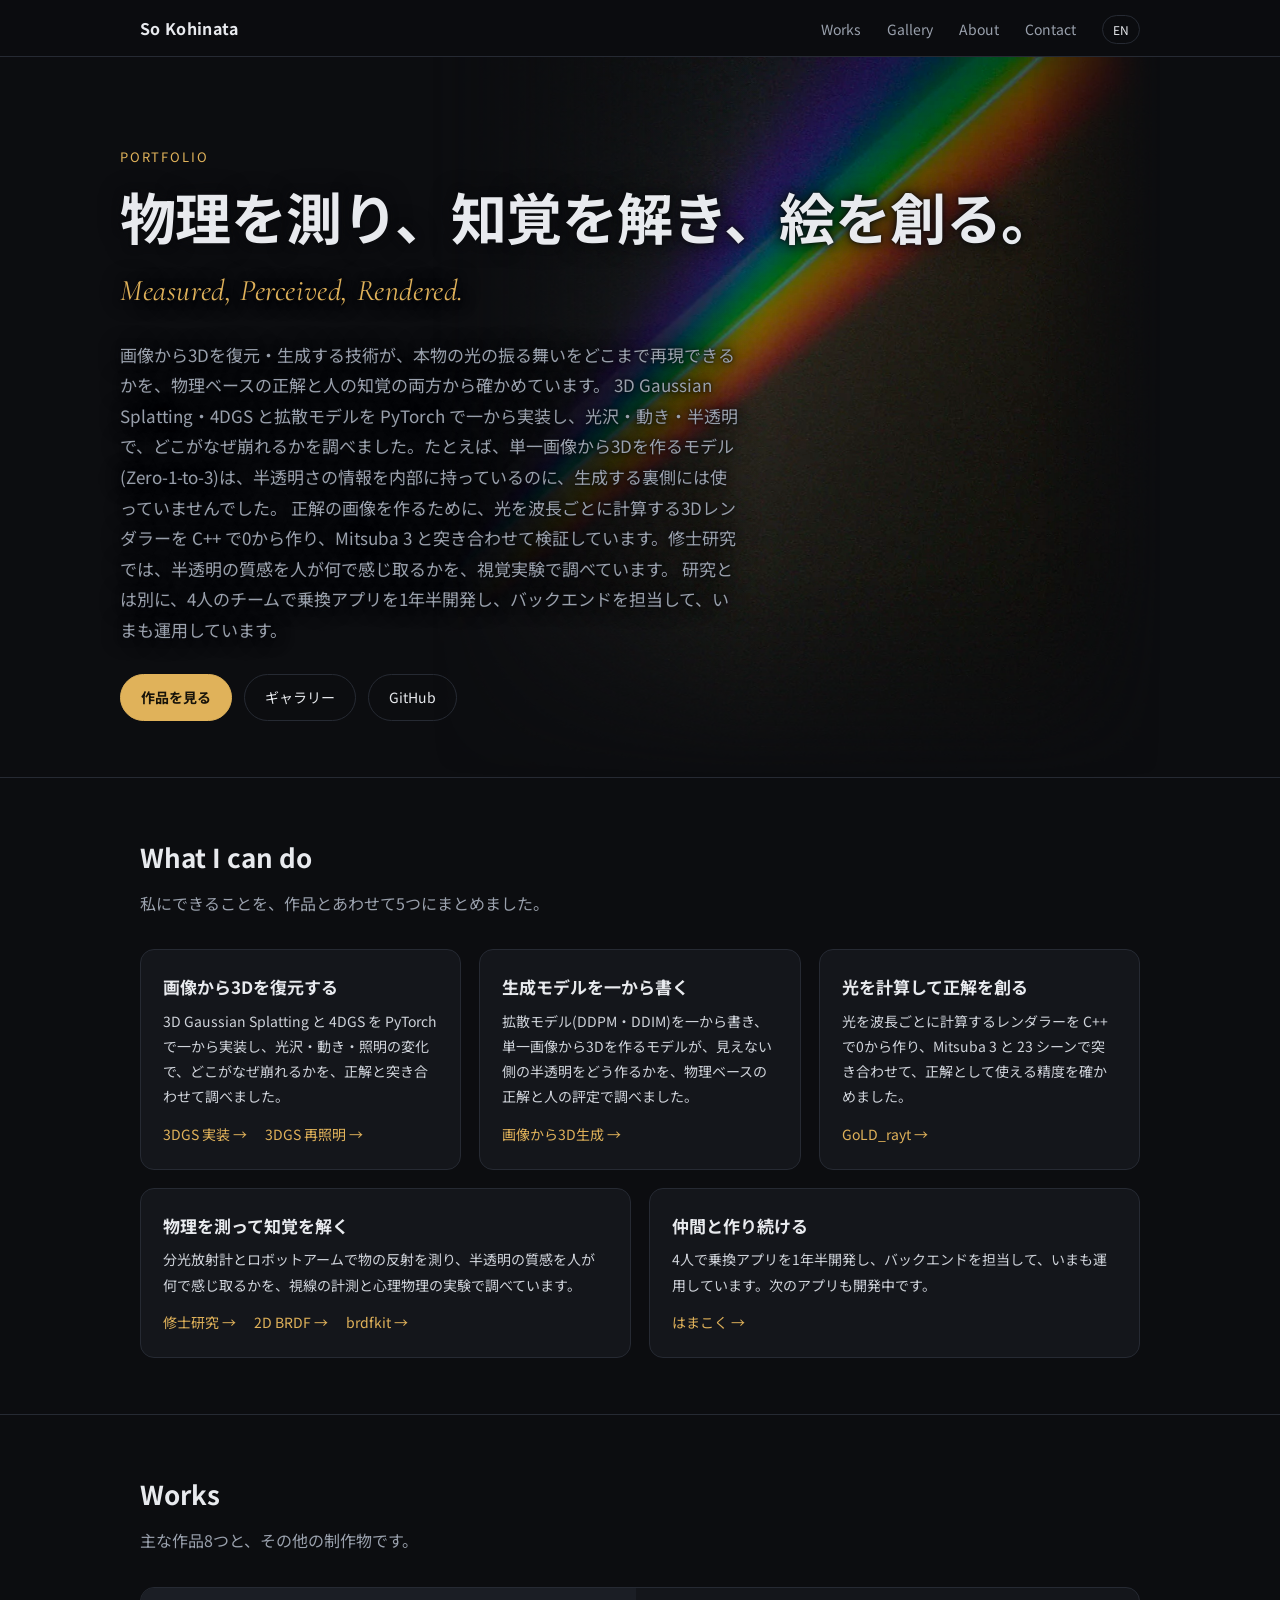
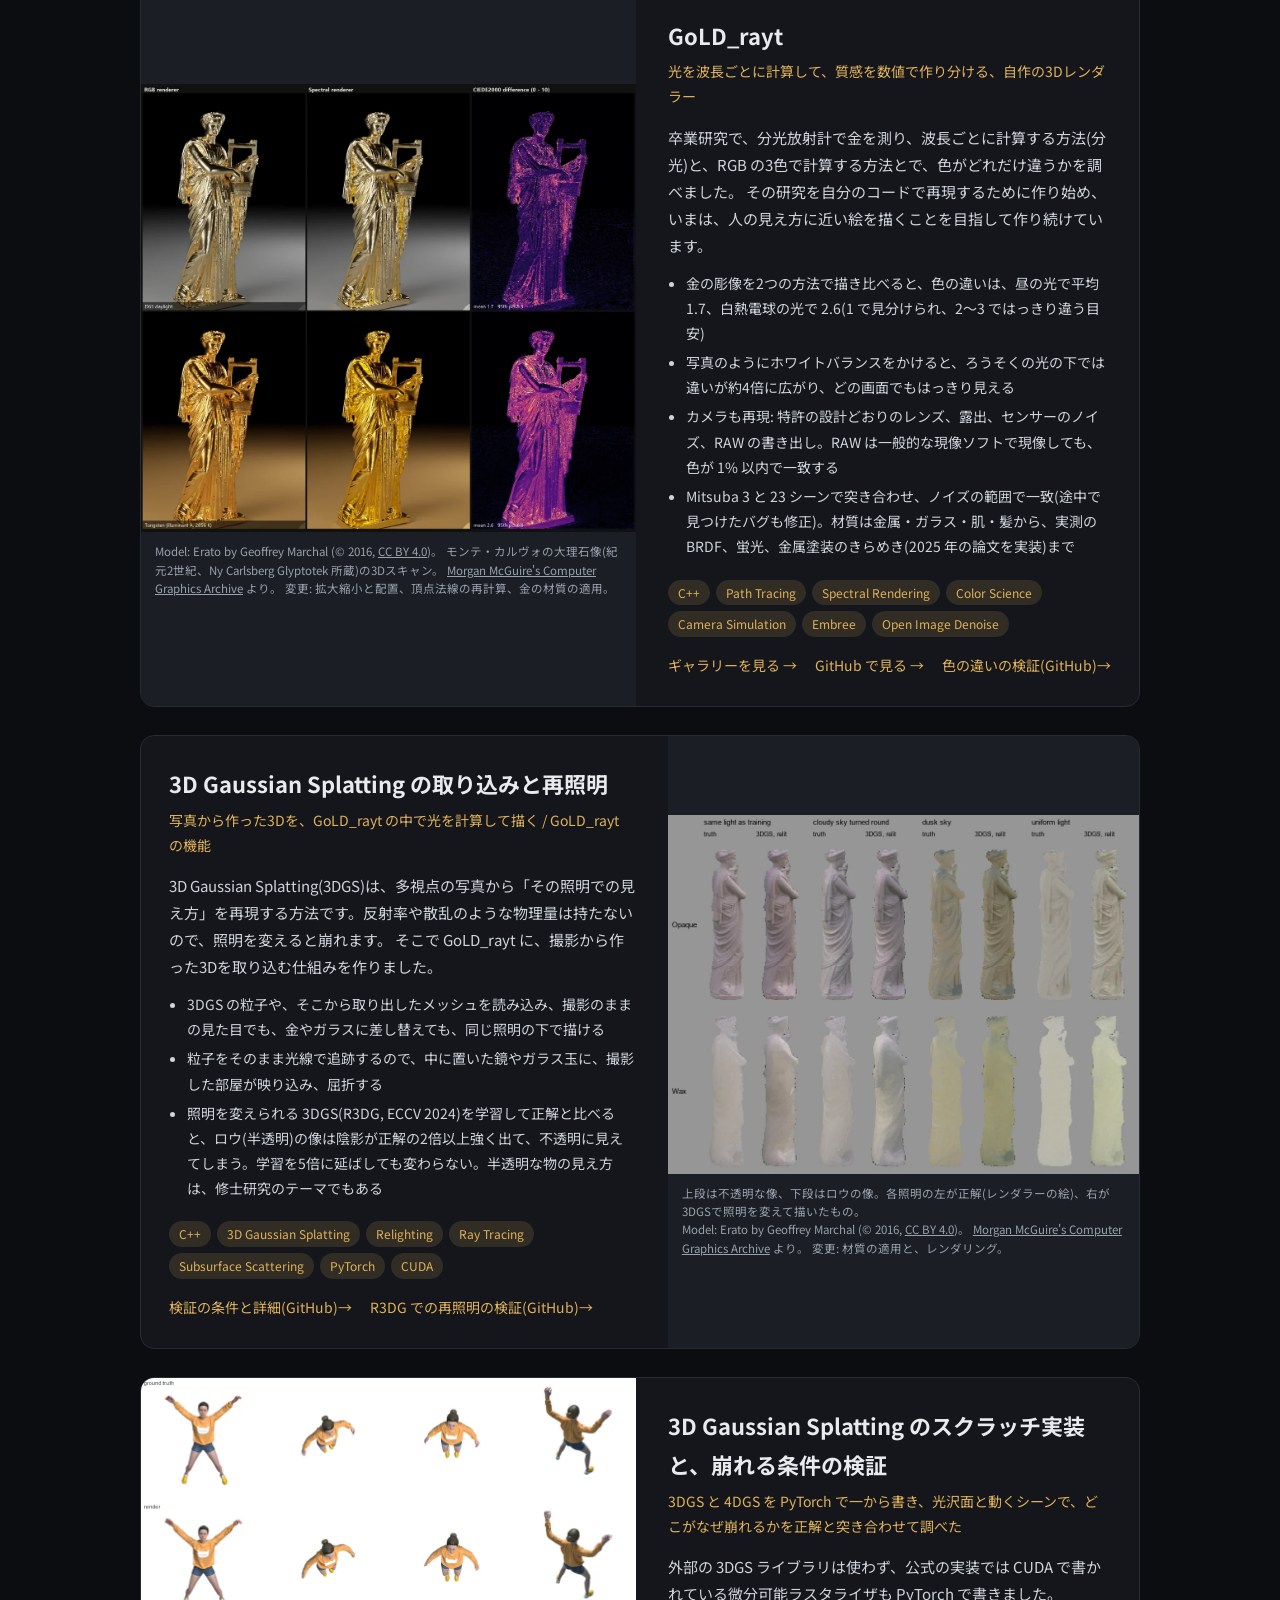
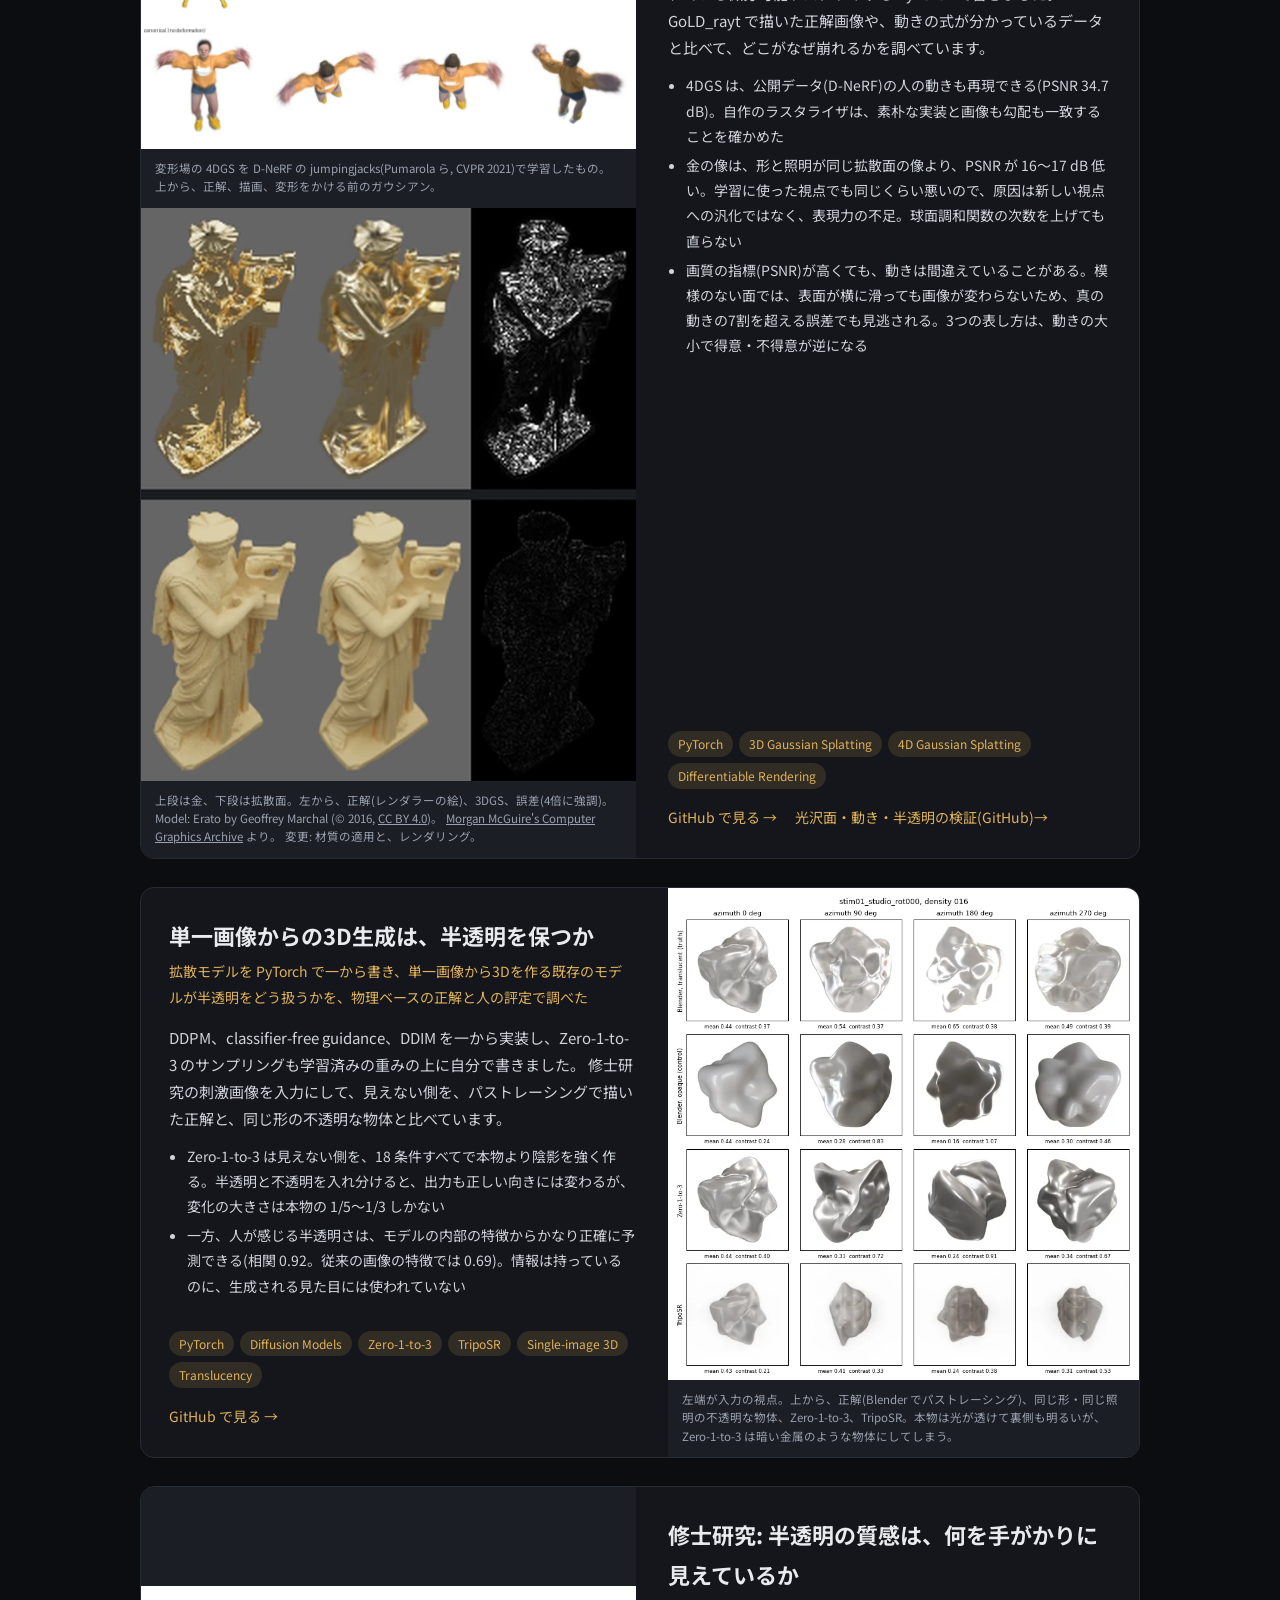
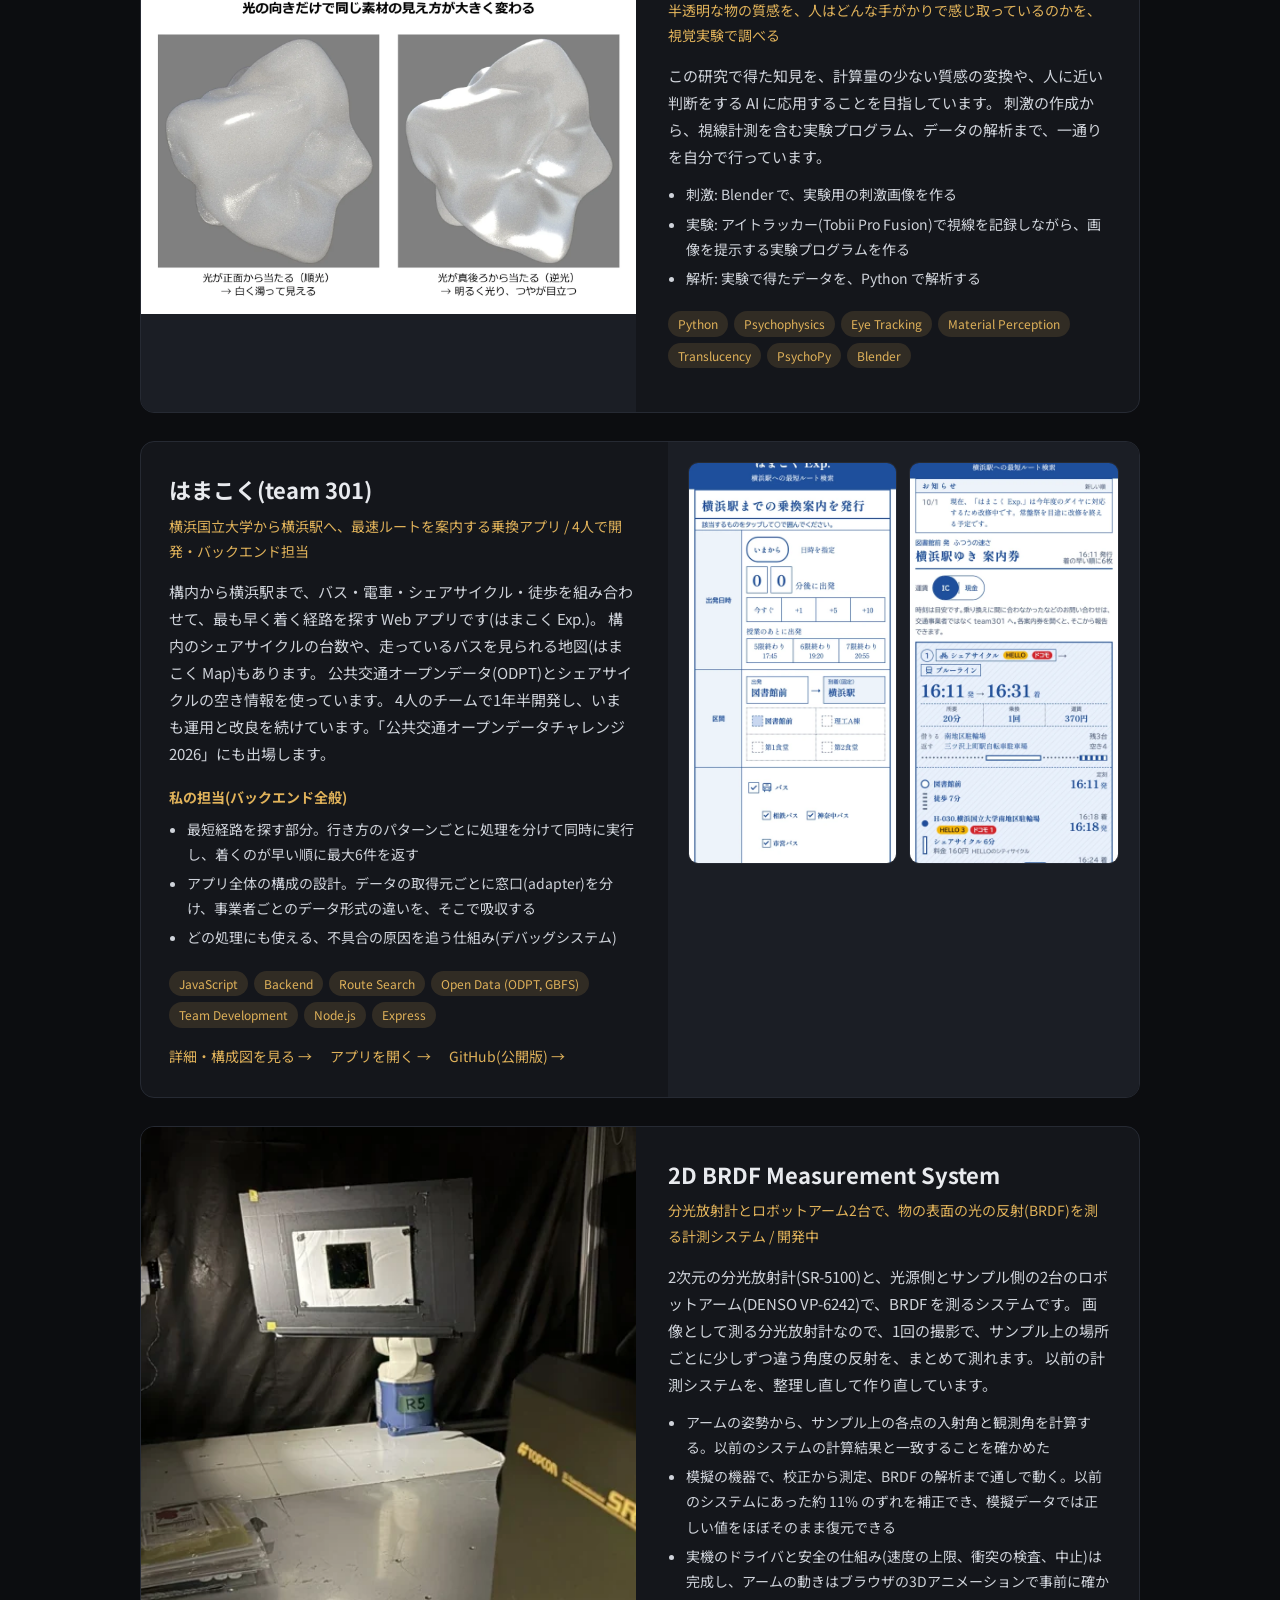
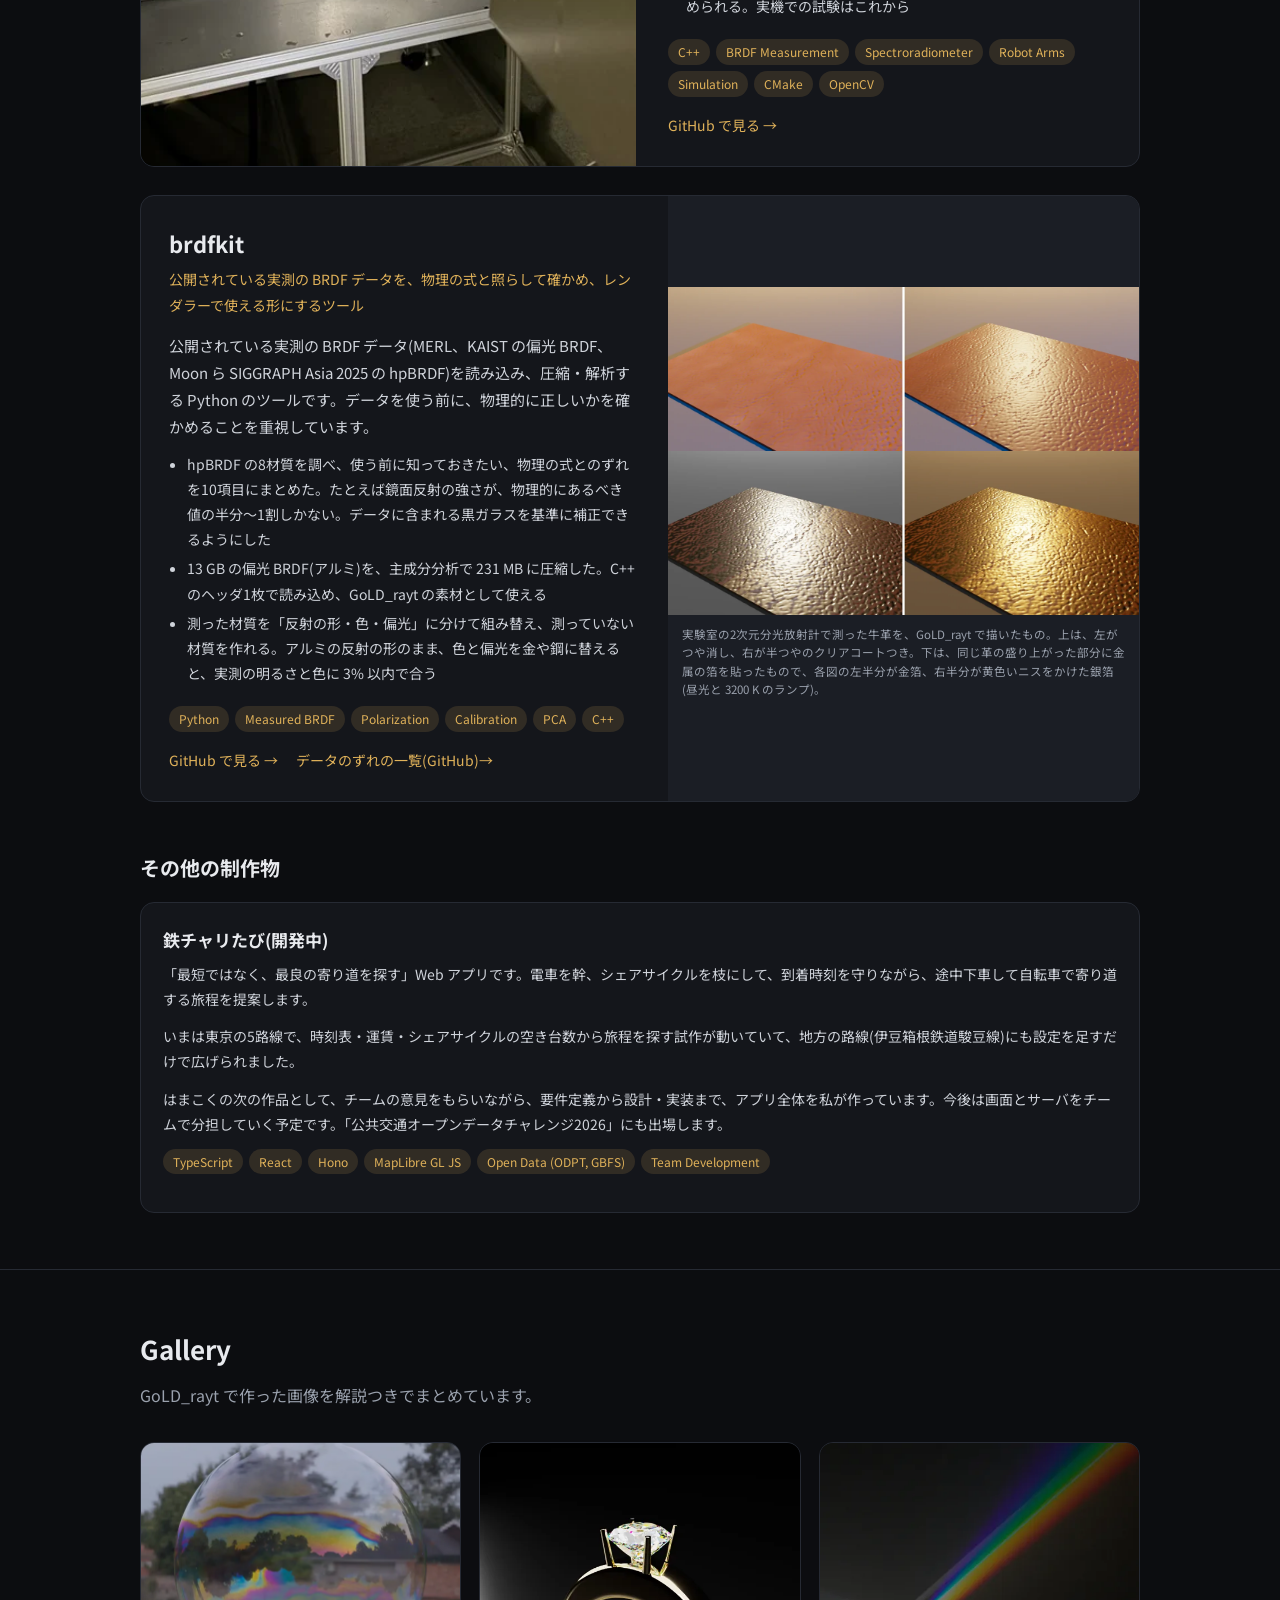
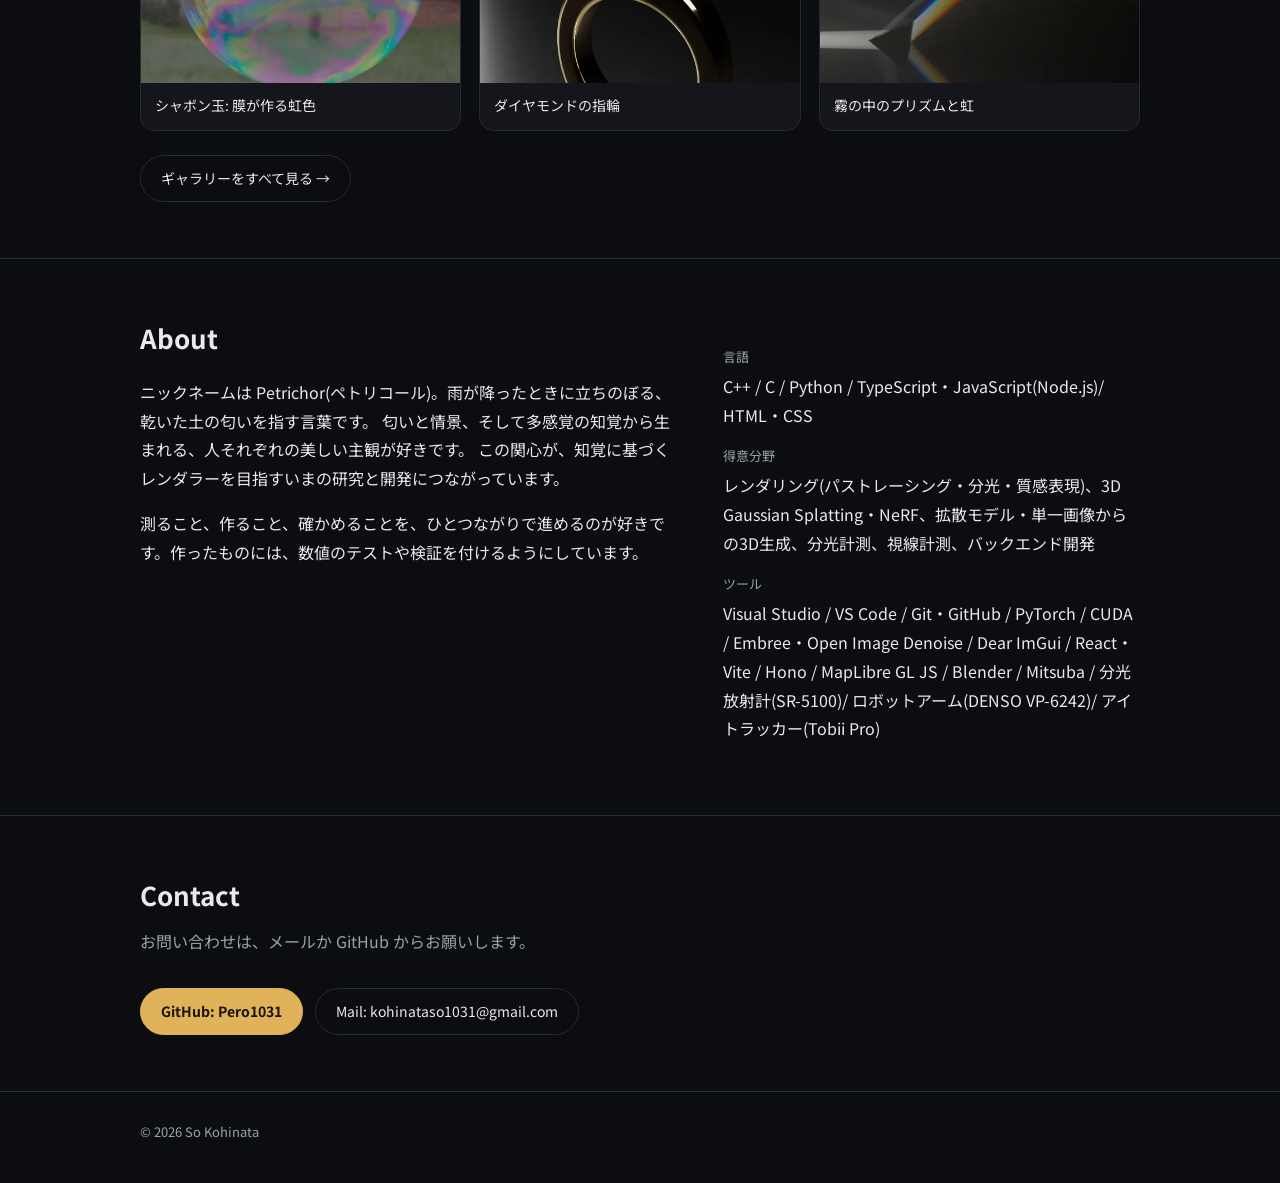
==== index.html @ 2e9ddd0b "Tetsu-Chari Tabi card: what the prototype does now and my role (ja/en) Best detour rather than faste" ====
<!doctype html>
<html lang="ja">
<head>
  <meta charset="utf-8">
  <meta name="viewport" content="width=device-width, initial-scale=1">
  <title>So Kohinata Portfolio</title>
  <meta name="description" content="分光レンダラー、3D Gaussian Splatting、BRDF の計測、質感の視覚実験、チームでの乗換アプリ開発の作品集。">
  <link rel="canonical" href="https://pero1031.github.io/">
  <link rel="icon" href="/favicon.ico" sizes="48x48">
  <link rel="icon" href="/assets/favicon-32.png" sizes="32x32" type="image/png">
  <link rel="apple-touch-icon" href="/assets/apple-touch-icon.png">
  <meta property="og:type" content="website">
  <meta property="og:site_name" content="So Kohinata Portfolio">
  <meta property="og:title" content="So Kohinata Portfolio">
  <meta property="og:description" content="分光レンダラー、3D Gaussian Splatting、BRDF の計測、質感の視覚実験、チームでの乗換アプリ開発の作品集。">
  <meta property="og:url" content="https://pero1031.github.io/">
  <meta property="og:locale" content="ja_JP">
  <meta property="og:image" content="https://pero1031.github.io/assets/ogp.jpg">
  <meta property="og:image:width" content="1200">
  <meta property="og:image:height" content="630">
  <meta name="twitter:card" content="summary_large_image">
  <meta name="theme-color" content="#0c0d10">
  <link rel="alternate" hreflang="ja" href="https://pero1031.github.io/">
  <link rel="alternate" hreflang="en" href="https://pero1031.github.io/en/">
  <link rel="preconnect" href="https://fonts.googleapis.com">
  <link rel="preconnect" href="https://fonts.gstatic.com" crossorigin>
  <link href="https://fonts.googleapis.com/css2?family=Noto+Sans+JP:wght@400;500;700&family=Cormorant+Garamond:ital,wght@1,500&display=swap" rel="stylesheet">
  <link rel="stylesheet" href="style.css?v=17">
</head>
<body>

<header class="site">
  <div class="wrap">
    <a class="brand" href="#top">So Kohinata</a>
    <nav>
      <a href="#works">Works</a>
      <a href="#gallery">Gallery</a>
      <a href="#about">About</a>
      <a href="#contact">Contact</a>
      <a class="lang" href="en/index.html" hreflang="en" lang="en" title="View in English">EN</a>
    </nav>
  </div>
</header>

<main id="top">

  <!-- ===== Hero ===== -->
  <div class="wrap hero">
    <div class="hero-art"><img src="assets/gallery/prism_fog.webp" width="1280" height="720" alt="霧の中で細い光がプリズムに入り、虹色の扇になって出ていく図" fetchpriority="high"></div>
    <p class="eyebrow">Portfolio</p>
    <h1><span class="ph">物理を測り、</span><span class="ph">知覚を解き、</span><span class="ph">絵を創る。</span></h1>
    <!-- 英文は「Veni, vidi, vici(来た、見た、勝った)」へのオマージュ。主語を省いた三つの過去形で、日本語の三句(測る・知覚する・創る)に対応させている -->
    <p class="en" lang="en">Measured, Perceived, Rendered.</p>
    <p class="lead">
      画像から3Dを復元・生成する技術が、本物の光の振る舞いをどこまで再現できるかを、物理ベースの正解と人の知覚の両方から確かめています。
      3D Gaussian Splatting・4DGS と拡散モデルを PyTorch で一から実装し、光沢・動き・半透明で、どこがなぜ崩れるかを調べました。たとえば、単一画像から3Dを作るモデル(Zero-1-to-3)は、半透明さの情報を内部に持っているのに、生成する裏側には使っていませんでした。
      正解の画像を作るために、光を波長ごとに計算する3Dレンダラーを C++ で0から作り、Mitsuba 3 と突き合わせて検証しています。修士研究では、半透明の質感を人が何で感じ取るかを、視覚実験で調べています。
      研究とは別に、4人のチームで乗換アプリを1年半開発し、バックエンドを担当して、いまも運用しています。
    </p>
    <div class="btns">
      <a class="btn primary" href="#works">作品を見る</a>
      <a class="btn" href="gallery.html">ギャラリー</a>
      <a class="btn" href="https://github.com/Pero1031" target="_blank" rel="noopener">GitHub</a>
    </div>
  </div>

  <!-- ===== What I can do ===== -->
  <section id="can-do">
    <div class="wrap">
      <h2>What I can do</h2>
      <p class="sub">私にできることを、作品とあわせて5つにまとめました。</p>
      <div class="grid five">
        <div class="card">
          <h3>画像から3Dを復元する</h3>
          <p>3D Gaussian Splatting と 4DGS を PyTorch で一から実装し、光沢・動き・照明の変化で、どこがなぜ崩れるかを、正解と突き合わせて調べました。</p>
          <div class="links"><a href="#work-3dgs-toy">3DGS 実装 →</a><a href="#work-3dgs">3DGS 再照明 →</a></div>
        </div>
        <div class="card">
          <h3>生成モデルを一から書く</h3>
          <p>拡散モデル(DDPM・DDIM)を一から書き、単一画像から3Dを作るモデルが、見えない側の半透明をどう作るかを、物理ベースの正解と人の評定で調べました。</p>
          <div class="links"><a href="#work-i3d">画像から3D生成 →</a></div>
        </div>
        <div class="card">
          <h3>光を計算して正解を創る</h3>
          <p>光を波長ごとに計算するレンダラーを C++ で0から作り、Mitsuba 3 と 23 シーンで突き合わせて、正解として使える精度を確かめました。</p>
          <div class="links"><a href="#work-goldray">GoLD_rayt →</a></div>
        </div>
        <div class="card">
          <h3>物理を測って知覚を解く</h3>
          <p>分光放射計とロボットアームで物の反射を測り、半透明の質感を人が何で感じ取るかを、視線の計測と心理物理の実験で調べています。</p>
          <div class="links"><a href="#work-thesis">修士研究 →</a><a href="#work-brdf">2D BRDF →</a><a href="#work-brdfkit">brdfkit →</a></div>
        </div>
        <div class="card">
          <h3>仲間と作り続ける</h3>
          <p>4人で乗換アプリを1年半開発し、バックエンドを担当して、いまも運用しています。次のアプリも開発中です。</p>
          <div class="links"><a href="#work-hamakoku">はまこく →</a></div>
        </div>
            </div>
    </div>
  </section>

  <!-- ===== Works ===== -->
  <section id="works">
    <div class="wrap">
      <h2>Works</h2>
      <p class="sub">主な作品8つと、その他の制作物です。</p>

      <!-- GoLD_ray -->
      <article class="work" id="work-goldray">
        <div class="media">
          <img class="contain" src="assets/goldray-hero-v4.webp" width="1200" height="1087" alt="金の彫像 Erato を RGB レンダラーと分光レンダラーで描き比べた図。上段は昼の光、下段は白熱電球の光。右の列は2つの色の違いで、平均は昼の光で 1.7、白熱電球の光で 2.6" loading="lazy">
          <p class="credit">
            Model: Erato by Geoffrey Marchal (© 2016,
            <a href="https://creativecommons.org/licenses/by/4.0/" target="_blank" rel="noopener">CC BY 4.0</a>)。
            モンテ・カルヴォの大理石像(紀元2世紀、Ny Carlsberg Glyptotek 所蔵)の3Dスキャン。
            <a href="https://casual-effects.com/data/" target="_blank" rel="noopener">Morgan McGuire's Computer Graphics Archive</a> より。
            変更: 拡大縮小と配置、頂点法線の再計算、金の材質の適用。
          </p>
        </div>
        <div class="body">
          <h3>GoLD_rayt</h3>
          <p class="tagline">光を波長ごとに計算して、質感を数値で作り分ける、自作の3Dレンダラー</p>
          <p>
            卒業研究で、分光放射計で金を測り、波長ごとに計算する方法(分光)と、RGB の3色で計算する方法とで、色がどれだけ違うかを調べました。
            その研究を自分のコードで再現するために作り始め、いまは、人の見え方に近い絵を描くことを目指して作り続けています。
          </p>
          <ul>
            <li>金の彫像を2つの方法で描き比べると、色の違いは、昼の光で平均 1.7、白熱電球の光で 2.6(1 で見分けられ、2〜3 ではっきり違う目安)</li>
            <li>写真のようにホワイトバランスをかけると、ろうそくの光の下では違いが約4倍に広がり、どの画面でもはっきり見える</li>
            <li>カメラも再現: 特許の設計どおりのレンズ、露出、センサーのノイズ、RAW の書き出し。RAW は一般的な現像ソフトで現像しても、色が 1% 以内で一致する</li>
            <li>Mitsuba 3 と 23 シーンで突き合わせ、ノイズの範囲で一致(途中で見つけたバグも修正)。材質は金属・ガラス・肌・髪から、実測の BRDF、蛍光、金属塗装のきらめき(2025 年の論文を実装)まで</li>
          </ul>
          <div class="tags"><span class="tag">C++</span><span class="tag">Path Tracing</span><span class="tag">Spectral Rendering</span><span class="tag">Color Science</span><span class="tag">Camera Simulation</span><span class="tag">Embree</span><span class="tag">Open Image Denoise</span></div>
          <div class="links">
            <a href="gallery.html">ギャラリーを見る →</a>
            <a href="https://github.com/Pero1031/GoLD_ray" target="_blank" rel="noopener">GitHub で見る →</a>
            <a href="https://github.com/Pero1031/GoLD_ray/blob/main/docs/METAL_ACCURACY.md" target="_blank" rel="noopener">色の違いの検証(GitHub)→</a>
          </div>
        </div>
      </article>

      <!-- 3DGS -->
      <article class="work flip" id="work-3dgs">
        <div class="media">
          <img class="contain" src="assets/gs-relit-wax.webp" width="974" height="742" alt="不透明な像とロウの像を、4つの照明の下で描いた図。各照明で、レンダラーが描いた正解と、3D Gaussian Splatting で照明を変えて描いたものを並べている" loading="lazy">
          <p class="credit">
            上段は不透明な像、下段はロウの像。各照明の左が正解(レンダラーの絵)、右が3DGSで照明を変えて描いたもの。<br>
            Model: Erato by Geoffrey Marchal (© 2016,
            <a href="https://creativecommons.org/licenses/by/4.0/" target="_blank" rel="noopener">CC BY 4.0</a>)。
            <a href="https://casual-effects.com/data/" target="_blank" rel="noopener">Morgan McGuire's Computer Graphics Archive</a> より。
            変更: 材質の適用と、レンダリング。
          </p>
        </div>
        <div class="body">
          <h3>3D Gaussian Splatting の取り込みと再照明</h3>
          <p class="tagline">写真から作った3Dを、GoLD_rayt の中で光を計算して描く / GoLD_rayt の機能</p>
          <p>
            3D Gaussian Splatting(3DGS)は、多視点の写真から「その照明での見え方」を再現する方法です。反射率や散乱のような物理量は持たないので、照明を変えると崩れます。
            そこで GoLD_rayt に、撮影から作った3Dを取り込む仕組みを作りました。
          </p>
          <ul>
            <li>3DGS の粒子や、そこから取り出したメッシュを読み込み、撮影のままの見た目でも、金やガラスに差し替えても、同じ照明の下で描ける</li>
            <li>粒子をそのまま光線で追跡するので、中に置いた鏡やガラス玉に、撮影した部屋が映り込み、屈折する</li>
            <li>照明を変えられる 3DGS(R3DG, ECCV 2024)を学習して正解と比べると、ロウ(半透明)の像は陰影が正解の2倍以上強く出て、不透明に見えてしまう。学習を5倍に延ばしても変わらない。半透明な物の見え方は、修士研究のテーマでもある</li>
          </ul>
          <div class="tags"><span class="tag">C++</span><span class="tag">3D Gaussian Splatting</span><span class="tag">Relighting</span><span class="tag">Ray Tracing</span><span class="tag">Subsurface Scattering</span><span class="tag">PyTorch</span><span class="tag">CUDA</span></div>
          <div class="links">
            <a href="https://github.com/Pero1031/GoLD_ray#captured-objects-and-3d-gaussian-splatting" target="_blank" rel="noopener">検証の条件と詳細(GitHub)→</a>
            <a href="https://github.com/Pero1031/3dgs-toy/blob/main/experiments/relight/README.md" target="_blank" rel="noopener">R3DG での再照明の検証(GitHub)→</a>
          </div>
        </div>
      </article>

      <!-- 3DGS from scratch -->
      <article class="work" id="work-3dgs-toy">
        <div class="media">
          <img class="contain" src="assets/gs-dnerf-jumpingjacks.webp" width="1000" height="750" alt="ジャンピングジャックをする人を、学習に使っていない時刻の視点から描いた図。上段が正解、中段が 4DGS の描画、下段が変形をかける前のガウシアン" loading="lazy">
          <p class="credit">変形場の 4DGS を D-NeRF の jumpingjacks(Pumarola ら, CVPR 2021)で学習したもの。上から、正解、描画、変形をかける前のガウシアン。</p>
          <img class="contain" src="assets/gs-gloss-test.webp" width="570" height="660" alt="金の像と、同じ色の拡散面の像を、学習に使っていない視点から描いた図。正解、3DGS、誤差(4倍に強調)を並べている" loading="lazy">
          <p class="credit">
            上段は金、下段は拡散面。左から、正解(レンダラーの絵)、3DGS、誤差(4倍に強調)。<br>
            Model: Erato by Geoffrey Marchal (© 2016,
            <a href="https://creativecommons.org/licenses/by/4.0/" target="_blank" rel="noopener">CC BY 4.0</a>)。
            <a href="https://casual-effects.com/data/" target="_blank" rel="noopener">Morgan McGuire's Computer Graphics Archive</a> より。
            変更: 材質の適用と、レンダリング。
          </p>
        </div>
        <div class="body">
          <h3>3D Gaussian Splatting のスクラッチ実装と、崩れる条件の検証</h3>
          <p class="tagline">3DGS と 4DGS を PyTorch で一から書き、光沢面と動くシーンで、どこがなぜ崩れるかを正解と突き合わせて調べた</p>
          <p>
            外部の 3DGS ライブラリは使わず、公式の実装では CUDA で書かれている微分可能ラスタライザも PyTorch で書きました。
            GoLD_rayt で描いた正解画像や、動きの式が分かっているデータと比べて、どこがなぜ崩れるかを調べています。
          </p>
          <ul>
            <li>4DGS は、公開データ(D-NeRF)の人の動きも再現できる(PSNR 34.7 dB)。自作のラスタライザは、素朴な実装と画像も勾配も一致することを確かめた</li>
            <li>金の像は、形と照明が同じ拡散面の像より、PSNR が 16〜17 dB 低い。学習に使った視点でも同じくらい悪いので、原因は新しい視点への汎化ではなく、表現力の不足。球面調和関数の次数を上げても直らない</li>
            <li>画質の指標(PSNR)が高くても、動きは間違えていることがある。模様のない面では、表面が横に滑っても画像が変わらないため、真の動きの7割を超える誤差でも見逃される。3つの表し方は、動きの大小で得意・不得意が逆になる</li>
          </ul>
          <div class="tags"><span class="tag">PyTorch</span><span class="tag">3D Gaussian Splatting</span><span class="tag">4D Gaussian Splatting</span><span class="tag">Differentiable Rendering</span></div>
          <div class="links">
            <a href="https://github.com/Pero1031/3dgs-toy" target="_blank" rel="noopener">GitHub で見る →</a>
            <a href="https://github.com/Pero1031/3dgs-toy#experiments" target="_blank" rel="noopener">光沢面・動き・半透明の検証(GitHub)→</a>
          </div>
        </div>
      </article>

      <!-- image-to-3d-diffusion -->
      <article class="work flip" id="work-i3d">
        <div class="media">
          <img class="contain" src="assets/i3d-translucent-views.webp" width="792" height="827" alt="半透明な物体を4つの方向から見た図。上から、正解、同じ形の不透明な物体、Zero-1-to-3 の生成、TripoSR の生成。正解は裏側も明るいが、Zero-1-to-3 は暗い金属のような物体を作っている" loading="lazy">
          <p class="credit">左端が入力の視点。上から、正解(Blender でパストレーシング)、同じ形・同じ照明の不透明な物体、Zero-1-to-3、TripoSR。本物は光が透けて裏側も明るいが、Zero-1-to-3 は暗い金属のような物体にしてしまう。</p>
        </div>
        <div class="body">
          <h3>単一画像からの3D生成は、半透明を保つか</h3>
          <p class="tagline">拡散モデルを PyTorch で一から書き、単一画像から3Dを作る既存のモデルが半透明をどう扱うかを、物理ベースの正解と人の評定で調べた</p>
          <p>
            DDPM、classifier-free guidance、DDIM を一から実装し、Zero-1-to-3 のサンプリングも学習済みの重みの上に自分で書きました。
            修士研究の刺激画像を入力にして、見えない側を、パストレーシングで描いた正解と、同じ形の不透明な物体と比べています。
          </p>
          <ul>
            <li>Zero-1-to-3 は見えない側を、18 条件すべてで本物より陰影を強く作る。半透明と不透明を入れ分けると、出力も正しい向きには変わるが、変化の大きさは本物の 1/5〜1/3 しかない</li>
            <li>一方、人が感じる半透明さは、モデルの内部の特徴からかなり正確に予測できる(相関 0.92。従来の画像の特徴では 0.69)。情報は持っているのに、生成される見た目には使われていない</li>
          </ul>
          <div class="tags"><span class="tag">PyTorch</span><span class="tag">Diffusion Models</span><span class="tag">Zero-1-to-3</span><span class="tag">TripoSR</span><span class="tag">Single-image 3D</span><span class="tag">Translucency</span></div>
          <div class="links">
            <a href="https://github.com/Pero1031/image-to-3d-diffusion" target="_blank" rel="noopener">GitHub で見る →</a>
          </div>
        </div>
      </article>

      <!-- 修士研究 -->
      <article class="work" id="work-thesis">
        <div class="media">
          <img class="contain" src="assets/research-light-ja.webp" width="1400" height="929" alt="同じ素材の物体を、正面からの光と真後ろからの光で描いた2枚の図。正面からでは白く濁って見え、真後ろからでは明るく光ってつやが目立つ" loading="lazy">
        </div>
        <div class="body">
          <h3>修士研究: 半透明の質感は、何を手がかりに見えているか</h3>
          <p class="tagline">半透明な物の質感を、人はどんな手がかりで感じ取っているのかを、視覚実験で調べる</p>
          <p>
            この研究で得た知見を、計算量の少ない質感の変換や、人に近い判断をする AI に応用することを目指しています。
            刺激の作成から、視線計測を含む実験プログラム、データの解析まで、一通りを自分で行っています。
          </p>
          <ul>
            <li>刺激: Blender で、実験用の刺激画像を作る</li>
            <li>実験: アイトラッカー(Tobii Pro Fusion)で視線を記録しながら、画像を提示する実験プログラムを作る</li>
            <li>解析: 実験で得たデータを、Python で解析する</li>
          </ul>
          <div class="tags"><span class="tag">Python</span><span class="tag">Psychophysics</span><span class="tag">Eye Tracking</span><span class="tag">Material Perception</span><span class="tag">Translucency</span><span class="tag">PsychoPy</span><span class="tag">Blender</span></div>
        </div>
      </article>

      <!-- 乗り換えアプリ -->
      <article class="work flip" id="work-hamakoku">
        <div class="media">
          <div class="shots">
            <img src="assets/hamakokuex-form.webp" width="468" height="900" alt="はまこく Exp. の検索前の画面(経路申込書)" loading="lazy">
            <img src="assets/hamakokuex-ticket.webp" width="468" height="900" alt="はまこく Exp. の結果の画面(案内券)" loading="lazy">
          </div>
        </div>
        <div class="body">
          <h3>はまこく(team 301)</h3>
          <p class="tagline">横浜国立大学から横浜駅へ、最速ルートを案内する乗換アプリ / 4人で開発・バックエンド担当</p>
          <p>
            構内から横浜駅まで、バス・電車・シェアサイクル・徒歩を組み合わせて、最も早く着く経路を探す Web アプリです(はまこく Exp.)。
            構内のシェアサイクルの台数や、走っているバスを見られる地図(はまこく Map)もあります。
            公共交通オープンデータ(ODPT)とシェアサイクルの空き情報を使っています。
            4人のチームで1年半開発し、いまも運用と改良を続けています。「公共交通オープンデータチャレンジ2026」にも出場します。
          </p>
          <p class="role-label">私の担当(バックエンド全般)</p>
          <ul>
            <li>最短経路を探す部分。行き方のパターンごとに処理を分けて同時に実行し、着くのが早い順に最大6件を返す</li>
            <li>アプリ全体の構成の設計。データの取得元ごとに窓口(adapter)を分け、事業者ごとのデータ形式の違いを、そこで吸収する</li>
            <li>どの処理にも使える、不具合の原因を追う仕組み(デバッグシステム)</li>
          </ul>
          <div class="tags"><span class="tag">JavaScript</span><span class="tag">Backend</span><span class="tag">Route Search</span><span class="tag">Open Data (ODPT, GBFS)</span><span class="tag">Team Development</span><span class="tag">Node.js</span><span class="tag">Express</span></div>
          <div class="links">
            <a href="works/hamakoku.html">詳細・構成図を見る →</a>
            <a href="https://team301.jp/" target="_blank" rel="noopener">アプリを開く →</a>
            <a href="https://github.com/team301-yokohama/AppHamakoku-public" target="_blank" rel="noopener">GitHub(公開版) →</a>
          </div>
        </div>
      </article>

      <!-- 2D BRDF -->
      <article class="work" id="work-brdf">
        <div class="media">
          <img src="assets/brdf-system.webp" width="785" height="603" alt="暗室に並ぶ、光源側とサンプル側の2台のロボットアームと、手前の分光放射計(SR-5100)。サンプルは右のロボットアームが持っている" loading="lazy">
        </div>
        <div class="body">
          <h3>2D BRDF Measurement System</h3>
          <p class="tagline">分光放射計とロボットアーム2台で、物の表面の光の反射(BRDF)を測る計測システム / 開発中</p>
          <p>
            2次元の分光放射計(SR-5100)と、光源側とサンプル側の2台のロボットアーム(DENSO VP-6242)で、BRDF を測るシステムです。
            画像として測る分光放射計なので、1回の撮影で、サンプル上の場所ごとに少しずつ違う角度の反射を、まとめて測れます。
            以前の計測システムを、整理し直して作り直しています。
          </p>
          <ul>
            <li>アームの姿勢から、サンプル上の各点の入射角と観測角を計算する。以前のシステムの計算結果と一致することを確かめた</li>
            <li>模擬の機器で、校正から測定、BRDF の解析まで通しで動く。以前のシステムにあった約 11% のずれを補正でき、模擬データでは正しい値をほぼそのまま復元できる</li>
            <li>実機のドライバと安全の仕組み(速度の上限、衝突の検査、中止)は完成し、アームの動きはブラウザの3Dアニメーションで事前に確かめられる。実機での試験はこれから</li>
          </ul>
          <div class="tags"><span class="tag">C++</span><span class="tag">BRDF Measurement</span><span class="tag">Spectroradiometer</span><span class="tag">Robot Arms</span><span class="tag">Simulation</span><span class="tag">CMake</span><span class="tag">OpenCV</span></div>
          <div class="links">
            <a href="https://github.com/Pero1031/2D_BRDF_Measurement_System" target="_blank" rel="noopener">GitHub で見る →</a>
          </div>
        </div>
      </article>

      <!-- brdfkit -->
      <article class="work flip" id="work-brdfkit">
        <div class="media">
          <img class="contain" src="assets/brdfkit-leather.webp" width="1240" height="432" alt="同じ牛革を、2通りで描いた2枚。左はつや消し、右は半つやのクリアコートつき。表面の細かい凹凸に光が当たっている" loading="lazy">
          <img class="contain" src="assets/gallery/gilt_leather.webp" width="1240" height="432" alt="同じ牛革に金属の箔を貼って、昼光とランプの光で描いた2枚。各図の左半分は金箔、右半分は黄色いニスをかけた銀箔で、2つはよく似ている" loading="lazy">
          <p class="credit">実験室の2次元分光放射計で測った牛革を、GoLD_rayt で描いたもの。上は、左がつや消し、右が半つやのクリアコートつき。下は、同じ革の盛り上がった部分に金属の箔を貼ったもので、各図の左半分が金箔、右半分が黄色いニスをかけた銀箔(昼光と 3200 K のランプ)。</p>
        </div>
        <div class="body">
          <h3>brdfkit</h3>
          <p class="tagline">公開されている実測の BRDF データを、物理の式と照らして確かめ、レンダラーで使える形にするツール</p>
          <p>
            公開されている実測の BRDF データ(MERL、KAIST の偏光 BRDF、Moon ら SIGGRAPH Asia 2025 の hpBRDF)を読み込み、圧縮・解析する Python のツールです。データを使う前に、物理的に正しいかを確かめることを重視しています。
          </p>
          <ul>
            <li>hpBRDF の8材質を調べ、使う前に知っておきたい、物理の式とのずれを10項目にまとめた。たとえば鏡面反射の強さが、物理的にあるべき値の半分〜1割しかない。データに含まれる黒ガラスを基準に補正できるようにした</li>
            <li>13 GB の偏光 BRDF(アルミ)を、主成分分析で 231 MB に圧縮した。C++ のヘッダ1枚で読み込め、GoLD_rayt の素材として使える</li>
            <li>測った材質を「反射の形・色・偏光」に分けて組み替え、測っていない材質を作れる。アルミの反射の形のまま、色と偏光を金や鋼に替えると、実測の明るさと色に 3% 以内で合う</li>
          </ul>
          <div class="tags"><span class="tag">Python</span><span class="tag">Measured BRDF</span><span class="tag">Polarization</span><span class="tag">Calibration</span><span class="tag">PCA</span><span class="tag">C++</span></div>
          <div class="links">
            <a href="https://github.com/Pero1031/brdfkit" target="_blank" rel="noopener">GitHub で見る →</a>
            <a href="https://github.com/Pero1031/brdfkit/blob/main/docs/QUIRKS.md" target="_blank" rel="noopener">データのずれの一覧(GitHub)→</a>
          </div>
        </div>
      </article>

      <!-- その他 -->
      <h2 style="margin-top:48px;font-size:20px">その他の制作物</h2>
      <div class="grid" style="margin-top:16px">
        <div class="card">
          <h3>鉄チャリたび(開発中)</h3>
          <p>「最短ではなく、最良の寄り道を探す」Web アプリです。電車を幹、シェアサイクルを枝にして、到着時刻を守りながら、途中下車して自転車で寄り道する旅程を提案します。</p>
          <p>いまは東京の5路線で、時刻表・運賃・シェアサイクルの空き台数から旅程を探す試作が動いていて、地方の路線(伊豆箱根鉄道駿豆線)にも設定を足すだけで広げられました。</p>
          <p>はまこくの次の作品として、チームの意見をもらいながら、要件定義から設計・実装まで、アプリ全体を私が作っています。今後は画面とサーバをチームで分担していく予定です。「公共交通オープンデータチャレンジ2026」にも出場します。</p>
          <div class="tags"><span class="tag">TypeScript</span><span class="tag">React</span><span class="tag">Hono</span><span class="tag">MapLibre GL JS</span><span class="tag">Open Data (ODPT, GBFS)</span><span class="tag">Team Development</span></div>
        </div>
      </div>
    </div>
  </section>

  <!-- ===== Gallery ===== -->
  <section id="gallery">
    <div class="wrap">
      <h2>Gallery</h2>
      <p class="sub">GoLD_rayt で作った画像を解説つきでまとめています。</p>
      <div class="teaser">
        <a href="gallery.html">
          <img src="assets/gallery/soap_bubble-thumb.webp" width="640" height="640" alt="シャボン玉。薄膜の干渉で虹色の縞がついている" loading="lazy">
          <span>シャボン玉: 膜が作る虹色</span>
        </a>
        <a href="gallery.html">
          <img src="assets/gallery/diamond_ring-thumb.webp" width="640" height="427" alt="暗いスタジオでダイヤモンドの付いた金の指輪。石の中で光が色に分かれている" loading="lazy">
          <span>ダイヤモンドの指輪</span>
        </a>
        <a href="gallery.html">
          <img src="assets/gallery/prism_fog-thumb.webp" width="640" height="360" alt="霧の中で細い光がプリズムに入り、虹色の扇になって出ていく図" loading="lazy">
          <span>霧の中のプリズムと虹</span>
        </a>
      </div>
      <p class="more"><a class="btn" href="gallery.html">ギャラリーをすべて見る →</a></p>
    </div>
  </section>

  <!-- ===== About ===== -->
  <section id="about">
    <div class="wrap two">
      <div>
        <h2>About</h2>
        <p>
          ニックネームは Petrichor(ペトリコール)。雨が降ったときに立ちのぼる、乾いた土の匂いを指す言葉です。
          匂いと情景、そして多感覚の知覚から生まれる、人それぞれの美しい主観が好きです。
          この関心が、知覚に基づくレンダラーを目指すいまの研究と開発につながっています。
        </p>
        <p>
          測ること、作ること、確かめることを、ひとつながりで進めるのが好きです。作ったものには、数値のテストや検証を付けるようにしています。
        </p>
      </div>
      <dl class="skills">
        <dt>言語</dt><dd>C++ / C / Python / TypeScript・JavaScript(Node.js)/ HTML・CSS</dd>
        <dt>得意分野</dt><dd>レンダリング(パストレーシング・分光・質感表現)、3D Gaussian Splatting・NeRF、拡散モデル・単一画像からの3D生成、分光計測、視線計測、バックエンド開発</dd>
        <dt>ツール</dt><dd>Visual Studio / VS Code / Git・GitHub / PyTorch / CUDA / Embree・Open Image Denoise / Dear ImGui / React・Vite / Hono / MapLibre GL JS / Blender / Mitsuba / 分光放射計(SR-5100)/ ロボットアーム(DENSO VP-6242)/ アイトラッカー(Tobii Pro)</dd>
      </dl>
    </div>
  </section>

  <!-- ===== Contact ===== -->
  <section id="contact">
    <div class="wrap">
      <h2>Contact</h2>
      <p class="sub">お問い合わせは、メールか GitHub からお願いします。</p>
      <div class="btns">
        <a class="btn primary" href="https://github.com/Pero1031" target="_blank" rel="noopener">GitHub: Pero1031</a>
        <a class="btn" href="mailto:kohinataso1031@gmail.com">Mail: kohinataso1031@gmail.com</a>
      </div>
    </div>
  </section>

</main>

<footer>
  <div class="wrap">© 2026 So Kohinata</div>
</footer>

</body>
</html>
---- style.css ----
:root {
  --bg: #0c0d10;
  --surface: #14161b;
  --surface-2: #1b1e25;
  --line: #262a33;
  --text: #e8eaee;
  --muted: #9aa1ad;
  --accent: #e0b25a;          /* 金色: GoLD_ray に合わせたアクセント */
  --accent-soft: rgba(224, 178, 90, 0.14);
  --radius: 14px;
  --maxw: 1040px;
  color-scheme: dark;
}

* { box-sizing: border-box; }
html { scroll-behavior: smooth; }
body {
  margin: 0;
  background: var(--bg);
  color: var(--text);
  font-family: "Noto Sans JP", system-ui, -apple-system, "Segoe UI", sans-serif;
  line-height: 1.8;
  -webkit-font-smoothing: antialiased;
}
img { max-width: 100%; display: block; }
a { color: var(--accent); text-decoration: none; }
a:hover { text-decoration: underline; }

.wrap { max-width: var(--maxw); margin: 0 auto; padding: 0 20px; }

/* ---------- header ---------- */
header.site {
  position: sticky; top: 0; z-index: 10;
  background: rgba(12, 13, 16, 0.85);
  backdrop-filter: blur(10px);
  border-bottom: 1px solid var(--line);
}
header.site .wrap {
  display: flex; align-items: center; justify-content: space-between;
  height: 56px;
}
.brand { white-space: nowrap; font-weight: 700; letter-spacing: .02em; color: var(--text); }
nav a { color: var(--muted); margin-left: 22px; font-size: 14px; }
nav a:hover { color: var(--text); text-decoration: none; }
nav { white-space: nowrap; }
/* 言語切り替え(JP / EN) */
nav a.lang {
  color: var(--text); font-size: 12px; line-height: 1;
  padding: 5px 10px; border: 1px solid var(--line); border-radius: 999px;
}
nav a.lang:hover { border-color: var(--accent); }

/* ---------- hero ---------- */
.hero { padding: 88px 0 56px; position: relative; }
/* トップの画像: 右側に置き、端を背景になじませる。文章は画像の手前に出す */
.hero-art {
  position: absolute; top: 0; right: 0; bottom: 0; width: 70%;
  z-index: 0; pointer-events: none;
  /* 左右と下の端を、背景の色へ溶かす */
  -webkit-mask-image: linear-gradient(to right, transparent 0, #000 42%, #000 82%, transparent 100%),
                      linear-gradient(to bottom, #000 72%, transparent 100%);
  -webkit-mask-composite: source-in;
          mask-image: linear-gradient(to right, transparent 0, #000 42%, #000 82%, transparent 100%),
                      linear-gradient(to bottom, #000 72%, transparent 100%);
          mask-composite: intersect;
}
.hero-art img { width: 100%; height: 100%; object-fit: cover; object-position: 80% 30%; filter: brightness(1.2) saturate(1.15); }
.hero > :not(.hero-art) { position: relative; z-index: 1; }
/* 文字の下になる左側を暗くして、虹と重なっても読めるようにする */
.hero-art::after {
  content: ""; position: absolute; inset: 0;
  background: linear-gradient(to right, rgba(12, 13, 16, .85) 0%, rgba(12, 13, 16, .5) 22%, rgba(12, 13, 16, 0) 46%);
}
/* 文字の縁取り(背景色の影) */
.hero h1, .hero p.en, .hero p.lead {
  text-shadow: 0 0 3px rgba(12, 13, 16, .95), 0 0 10px rgba(12, 13, 16, .9), 0 0 22px rgba(12, 13, 16, .8);
}
.hero p.lead { color: #c3c8d1; }
.eyebrow { color: var(--accent); font-size: 13px; letter-spacing: .14em; text-transform: uppercase; margin: 0 0 14px; }
.hero h1 { font-size: clamp(32px, 6vw, 56px); line-height: 1.2; margin: 0 0 18px; letter-spacing: -.01em; }
.hero h1 .ph { display: inline-block; white-space: nowrap; }
.hero p.en {
  font-family: "Cormorant Garamond", Georgia, "Times New Roman", serif;
  font-style: italic; font-size: clamp(20px, 3.4vw, 30px);
  color: var(--accent); letter-spacing: .02em; margin: -4px 0 22px;
}
.hero p.lead { color: var(--muted); max-width: 620px; font-size: 17px; margin: 0 0 28px; }
.btns { display: flex; flex-wrap: wrap; gap: 12px; }
.btn {
  display: inline-block; padding: 10px 20px; border-radius: 999px;
  border: 1px solid var(--line); color: var(--text); font-size: 14px;
}
.btn:hover { text-decoration: none; border-color: var(--accent); }
.btn.primary { background: var(--accent); border-color: var(--accent); color: #17130a; font-weight: 700; }

/* ---------- sections ---------- */
section { padding: 56px 0; border-top: 1px solid var(--line); }
section h2 { font-size: 26px; margin: 0 0 8px; }
section .sub { color: var(--muted); margin: 0 0 32px; }

/* ---------- works ---------- */
.work {
  display: grid; grid-template-columns: 1.05fr 1fr; gap: 32px;
  background: var(--surface); border: 1px solid var(--line);
  border-radius: var(--radius); overflow: hidden; margin-bottom: 28px;
}
.work.flip .media { order: 2; }
.work .media { background: var(--surface-2); min-height: 260px; }
.work .media img, .work .media svg { width: 100%; height: 100%; object-fit: cover; }
/* 縦に長い画像は切らずに全体を見せる(GoLD_rayt のヒーロー画像など) */
.work .media img.contain { object-fit: contain; height: auto; align-self: center; }
.work .media:has(img.contain) { display: flex; flex-direction: column; justify-content: center; }
.work .media .credit { margin: 0; padding: 10px 14px 12px; font-size: 11.5px; line-height: 1.6; color: var(--muted); }
.work .media .credit a { color: var(--muted); text-decoration: underline; }
.work .body { padding: 28px 28px 28px 0; display: flex; flex-direction: column; }
.work.flip .body { padding: 28px 0 28px 28px; }
.work h3 { margin: 0 0 4px; font-size: 22px; }
.work .tagline { color: var(--accent); font-size: 14px; margin: 0 0 14px; }
.work p { margin: 0 0 12px; color: #cfd3da; font-size: 15px; }
.work ul { margin: 0 0 16px; padding-left: 18px; color: #cfd3da; font-size: 14px; }
.work li { margin-bottom: 4px; }
.tags { display: flex; flex-wrap: wrap; gap: 6px; margin: auto 0 16px; }
.tag {
  font-size: 12px; padding: 2px 10px; border-radius: 999px;
  background: var(--accent-soft); color: var(--accent);
}
.links { display: flex; flex-wrap: wrap; gap: 10px 18px; font-size: 14px; }
.links .pending { color: var(--muted); }
.todo {
  font-size: 12px; color: var(--muted); border: 1px dashed var(--line);
  border-radius: 8px; padding: 6px 10px; margin-bottom: 12px;
}

.work .media .shots {
  display: flex; gap: 12px; justify-content: center; align-items: flex-start;
  padding: 20px; height: 100%;
}
.work .media .shots img {
  width: calc(50% - 6px); height: auto; object-fit: contain;
  border-radius: 10px; border: 1px solid var(--line);
}
.role-label { color: var(--accent) !important; font-weight: 700; margin: 6px 0 6px !important; font-size: 14px !important; }

/* ---------- small cards ---------- */
.grid { display: grid; grid-template-columns: repeat(auto-fit, minmax(260px, 1fr)); gap: 18px; }
.grid.five { grid-template-columns: repeat(6, 1fr); }
.grid.five .card { grid-column: span 2; }
.grid.five .card:nth-child(n+4) { grid-column: span 3; }
@media (max-width: 900px) {
  .grid.five { grid-template-columns: repeat(2, 1fr); }
  .grid.five .card, .grid.five .card:nth-child(n+4) { grid-column: auto; }
  .grid.five .card:last-child { grid-column: span 2; }
}
@media (max-width: 600px) {
  .grid.five { grid-template-columns: 1fr; }
  .grid.five .card:last-child { grid-column: auto; }
}
.card {
  background: var(--surface); border: 1px solid var(--line);
  border-radius: var(--radius); padding: 22px;
}
.card h3 { margin: 0 0 6px; font-size: 17px; }
.card p { margin: 0 0 12px; color: #cfd3da; font-size: 14px; }

/* ---------- about / skills ---------- */
.two { display: grid; grid-template-columns: 1.3fr 1fr; gap: 40px; }
.skills dt { color: var(--muted); font-size: 13px; margin-top: 14px; }
.skills dd { margin: 4px 0 0; }

footer { border-top: 1px solid var(--line); padding: 28px 0 40px; color: var(--muted); font-size: 13px; }

/* ---------- detail pages ---------- */
.detail { padding: 32px 0 64px; }
.detail h1 { font-size: clamp(28px, 5vw, 44px); line-height: 1.25; margin: 6px 0 10px; }
.detail h2 { font-size: 24px; margin: 56px 0 6px; }
.detail .sub { color: var(--muted); margin: 0 0 22px; }
.detail .lead { color: var(--muted); font-size: 17px; margin: 0 0 16px; }
.back { display: inline-block; font-size: 14px; color: var(--muted); margin-bottom: 22px; }
.facts { display: flex; flex-wrap: wrap; gap: 8px; }
.fact {
  font-size: 13px; padding: 4px 12px; border-radius: 999px;
  border: 1px solid var(--line); color: var(--text); background: var(--surface);
}
.flyers { display: grid; grid-template-columns: repeat(auto-fit, minmax(280px, 1fr)); gap: 22px; }
.flyers figure { margin: 0; }
.flyers img { width: 100%; height: auto; border-radius: var(--radius); border: 1px solid var(--line); }
.flyers figcaption { margin-top: 10px; font-size: 14px; color: #cfd3da; }
.figs { display: grid; gap: 28px; }
.figs figure { margin: 0; }
.fig-light { background: #fff; border-radius: var(--radius); padding: 12px; border: 1px solid var(--line); }
.fig-light img { width: 100%; height: auto; display: block; }
.figs figcaption { margin-top: 10px; font-size: 14px; color: #cfd3da; }
.diagram {
  background: var(--surface); border: 1px solid var(--line);
  border-radius: var(--radius); padding: 18px; max-width: 560px; margin: 0 auto;
}
.diagram svg { width: 100%; height: auto; display: block; }
/* スマホで図をタップしたときの、ダブルタップ拡大や強調表示を出さない */
.diagram { touch-action: manipulation; -webkit-tap-highlight-color: transparent; }
.diagram .bx { fill: var(--surface-2); stroke: var(--line); stroke-width: 1.5; }
.diagram .bx.hl { stroke: var(--accent); }
.diagram .bx.dash { fill: none; stroke-dasharray: 5 5; }
.diagram .ln { stroke: var(--muted); stroke-width: 1.5; fill: none; }
.diagram .t1 { fill: var(--text); font-size: 15px; font-weight: 700; font-family: inherit; }
.diagram .t2 { fill: var(--muted); font-size: 12.5px; font-family: inherit; }
.diagram .t3 { fill: var(--accent); font-size: 12px; font-family: inherit; }
.mini { font-size: 15px; margin: 0 0 8px; color: var(--accent); }
.plain { margin: 0; padding-left: 18px; color: #cfd3da; font-size: 14px; }
.plain li { margin-bottom: 6px; }
.note { color: var(--muted); font-size: 13px; margin: 14px 0 0; }

/* ---------- gallery teaser (home) ---------- */
.teaser { display: grid; grid-template-columns: repeat(auto-fit, minmax(220px, 1fr)); gap: 18px; }
.teaser a {
  display: block; background: var(--surface); border: 1px solid var(--line);
  border-radius: var(--radius); overflow: hidden; color: var(--text);
}
.teaser a:hover { border-color: var(--accent); text-decoration: none; }
.teaser img { width: 100%; height: auto; aspect-ratio: 4 / 3; object-fit: cover; }
.teaser span { display: block; padding: 10px 14px 12px; font-size: 14px; }
.more { margin: 24px 0 0; }

/* ---------- gallery ---------- */
.gal { columns: 3 260px; column-gap: 18px; }
.tile {
  display: block; break-inside: avoid; margin: 0 0 18px;
  background: var(--surface); border: 1px solid var(--line);
  border-radius: var(--radius); overflow: hidden; color: var(--text);
}
.tile:hover { border-color: var(--accent); text-decoration: none; }
.tile img { width: 100%; height: auto; display: block; }
.tile .cap { display: block; padding: 10px 14px 12px; font-size: 14px; }
.lb {
  padding: 0; border: 1px solid var(--line); border-radius: var(--radius);
  background: var(--surface); color: var(--text);
  width: min(96vw, 960px); max-height: 94vh; overflow: auto;
}
.lb::backdrop { background: rgba(0, 0, 0, .82); }
.lb-img { background: #000; }
.lb-img img { display: block; max-width: 100%; max-height: 62vh; width: auto; height: auto; margin: 0 auto; }
.lb-text { padding: 18px 22px 22px; }
.lb-title { margin: 0 0 8px; font-size: 18px; }
.lb-desc { margin: 0 0 12px; font-size: 14px; color: #cfd3da; }
.lb-credit { margin: 0 0 14px; font-size: 12px; color: var(--muted); line-height: 1.7; }
.lb-credit a { color: var(--muted); text-decoration: underline; }
.lb-btns { display: flex; flex-wrap: wrap; gap: 10px; }
.lb-btns .btn { background: transparent; cursor: pointer; font: inherit; font-size: 14px; }

/* ---------- mobile ---------- */
@media (max-width: 760px) {
  .work, .two { grid-template-columns: 1fr; }
  .work.flip .media { order: 0; }
  .work .body, .work.flip .body { padding: 22px; }
  .work .media { min-height: 200px; }
  .brand { white-space: nowrap; font-size: 15px; }
  nav a { margin-left: 8px; font-size: 12.5px; }
  nav a.lang { font-size: 11px; padding: 4px 8px; }
  .hero { padding: 0 20px 36px; }
  /* 狭い画面では、画像を文章の上に置いて、下の端を背景になじませる */
  .hero-art {
    position: relative; width: auto; margin: 0 -20px 8px; aspect-ratio: 16 / 9;
    -webkit-mask-image: linear-gradient(to bottom, #000 55%, transparent 100%);
            mask-image: linear-gradient(to bottom, #000 55%, transparent 100%);
  }
  .hero-art::after { display: none; } /* 狭い画面では画像が文字の上にあるので、暗くしない */
}
@media (max-width: 350px) {
  .wrap { padding: 0 14px; }
  .hero { padding: 0 14px 36px; }
  .hero-art { margin: 0 -14px 8px; }
  nav a { margin-left: 8px; font-size: 12px; }
  nav a.lang { padding: 4px 7px; }
}

@media (max-width: 380px) {
  .brand { font-size: 14px; }
  nav a { margin-left: 6px; font-size: 12px; }
  nav a.lang { padding: 3px 7px; }
}
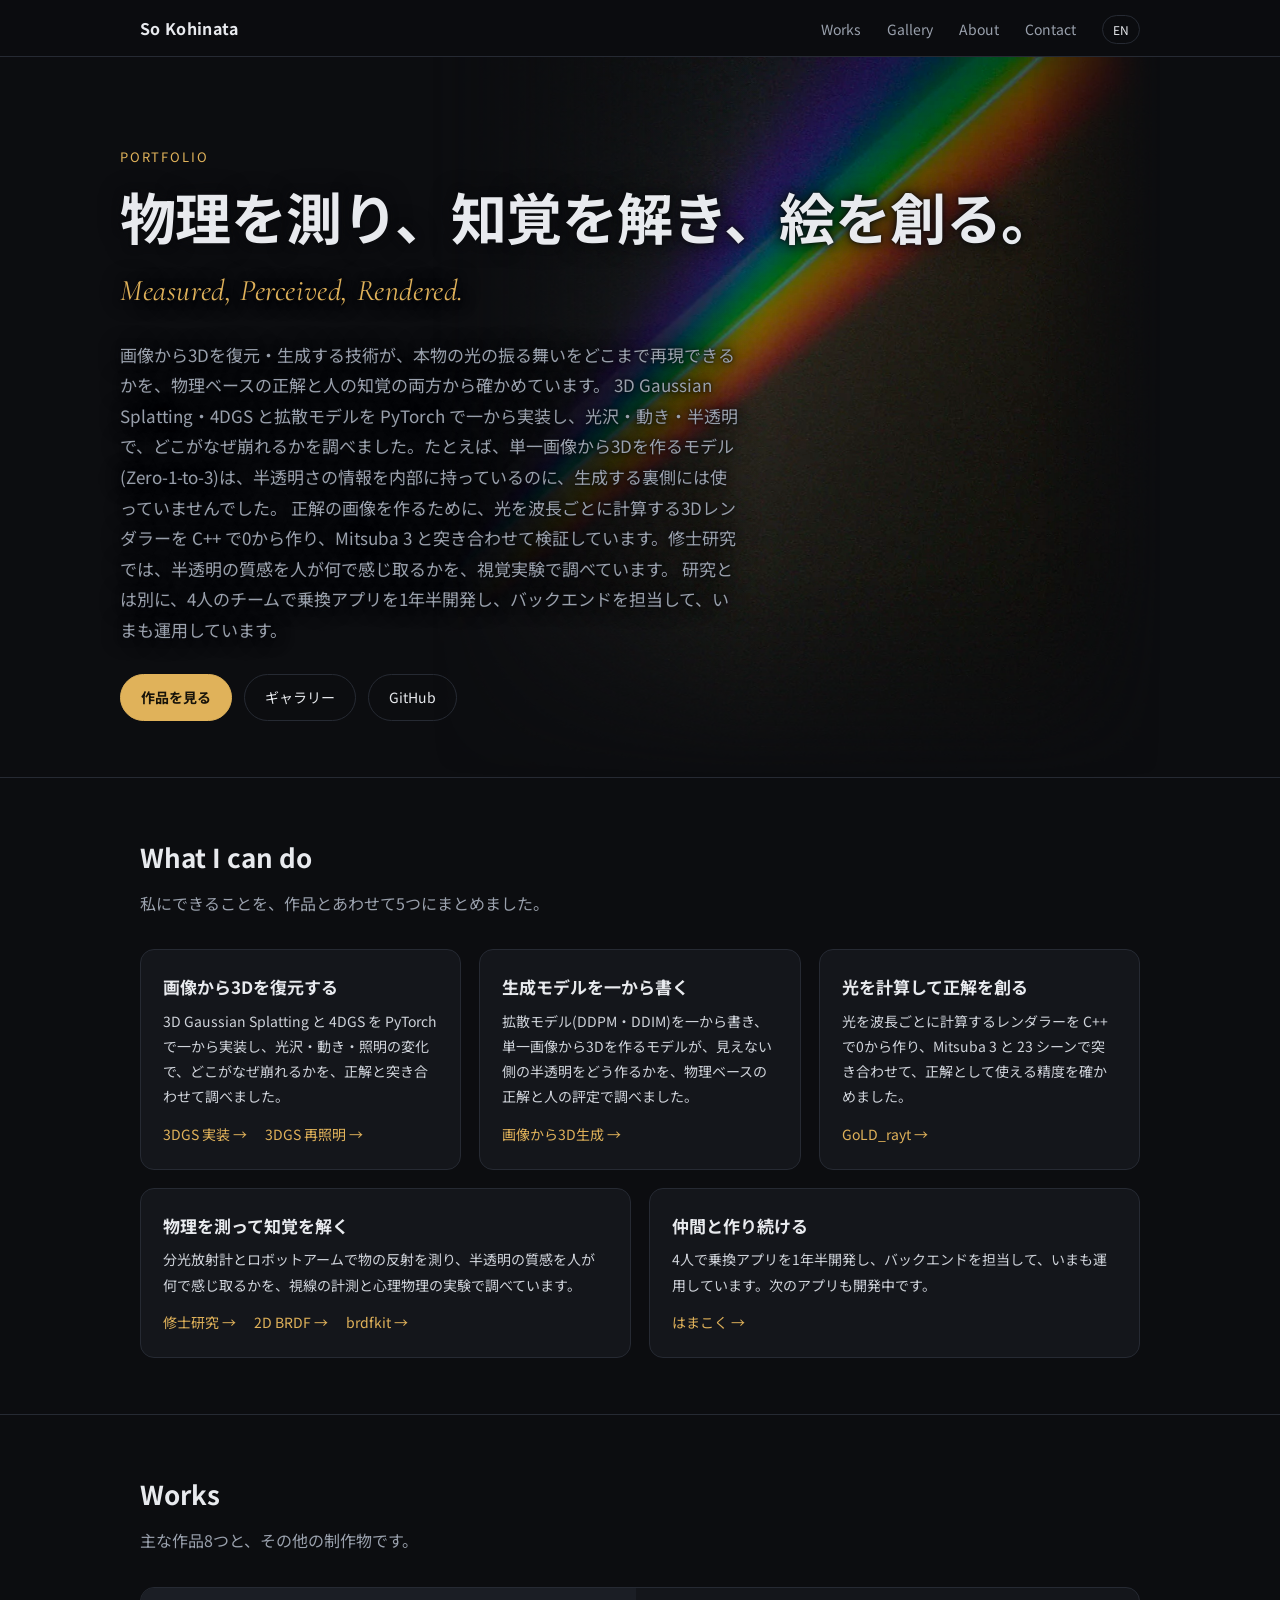
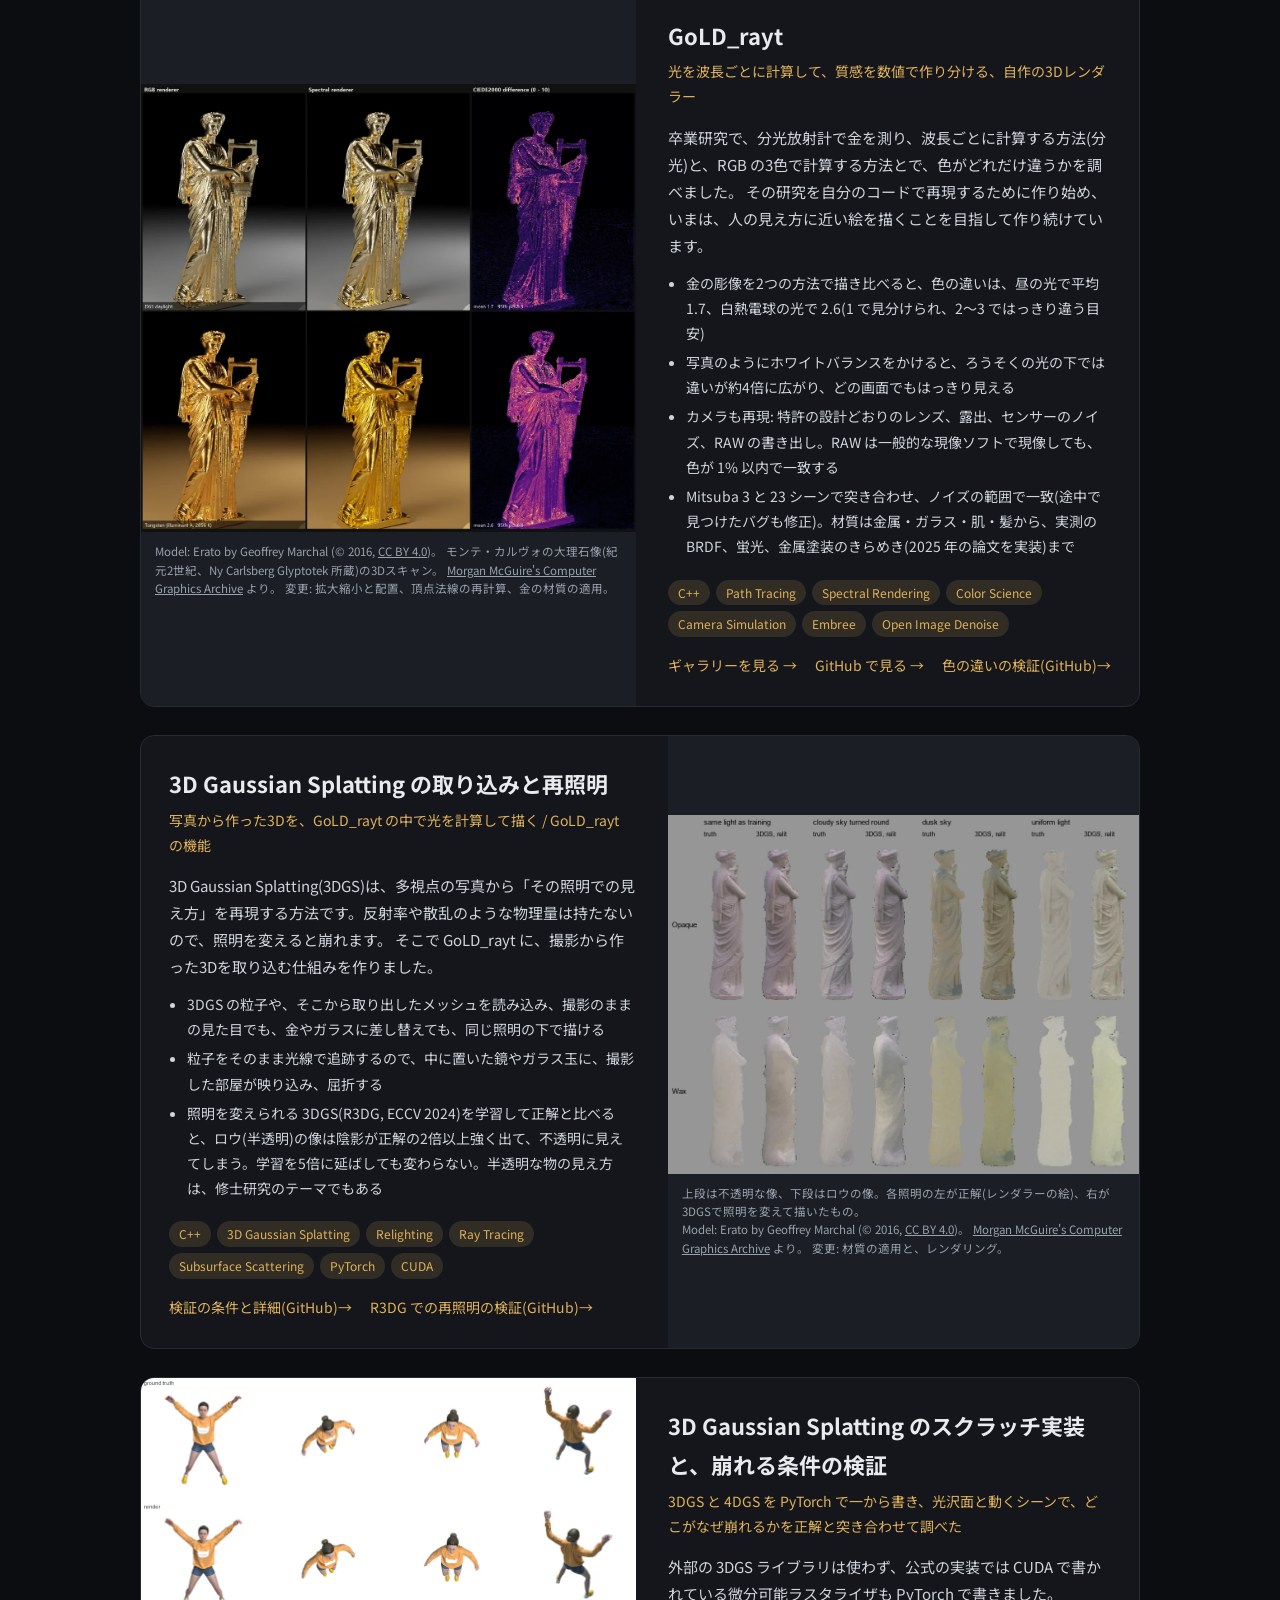
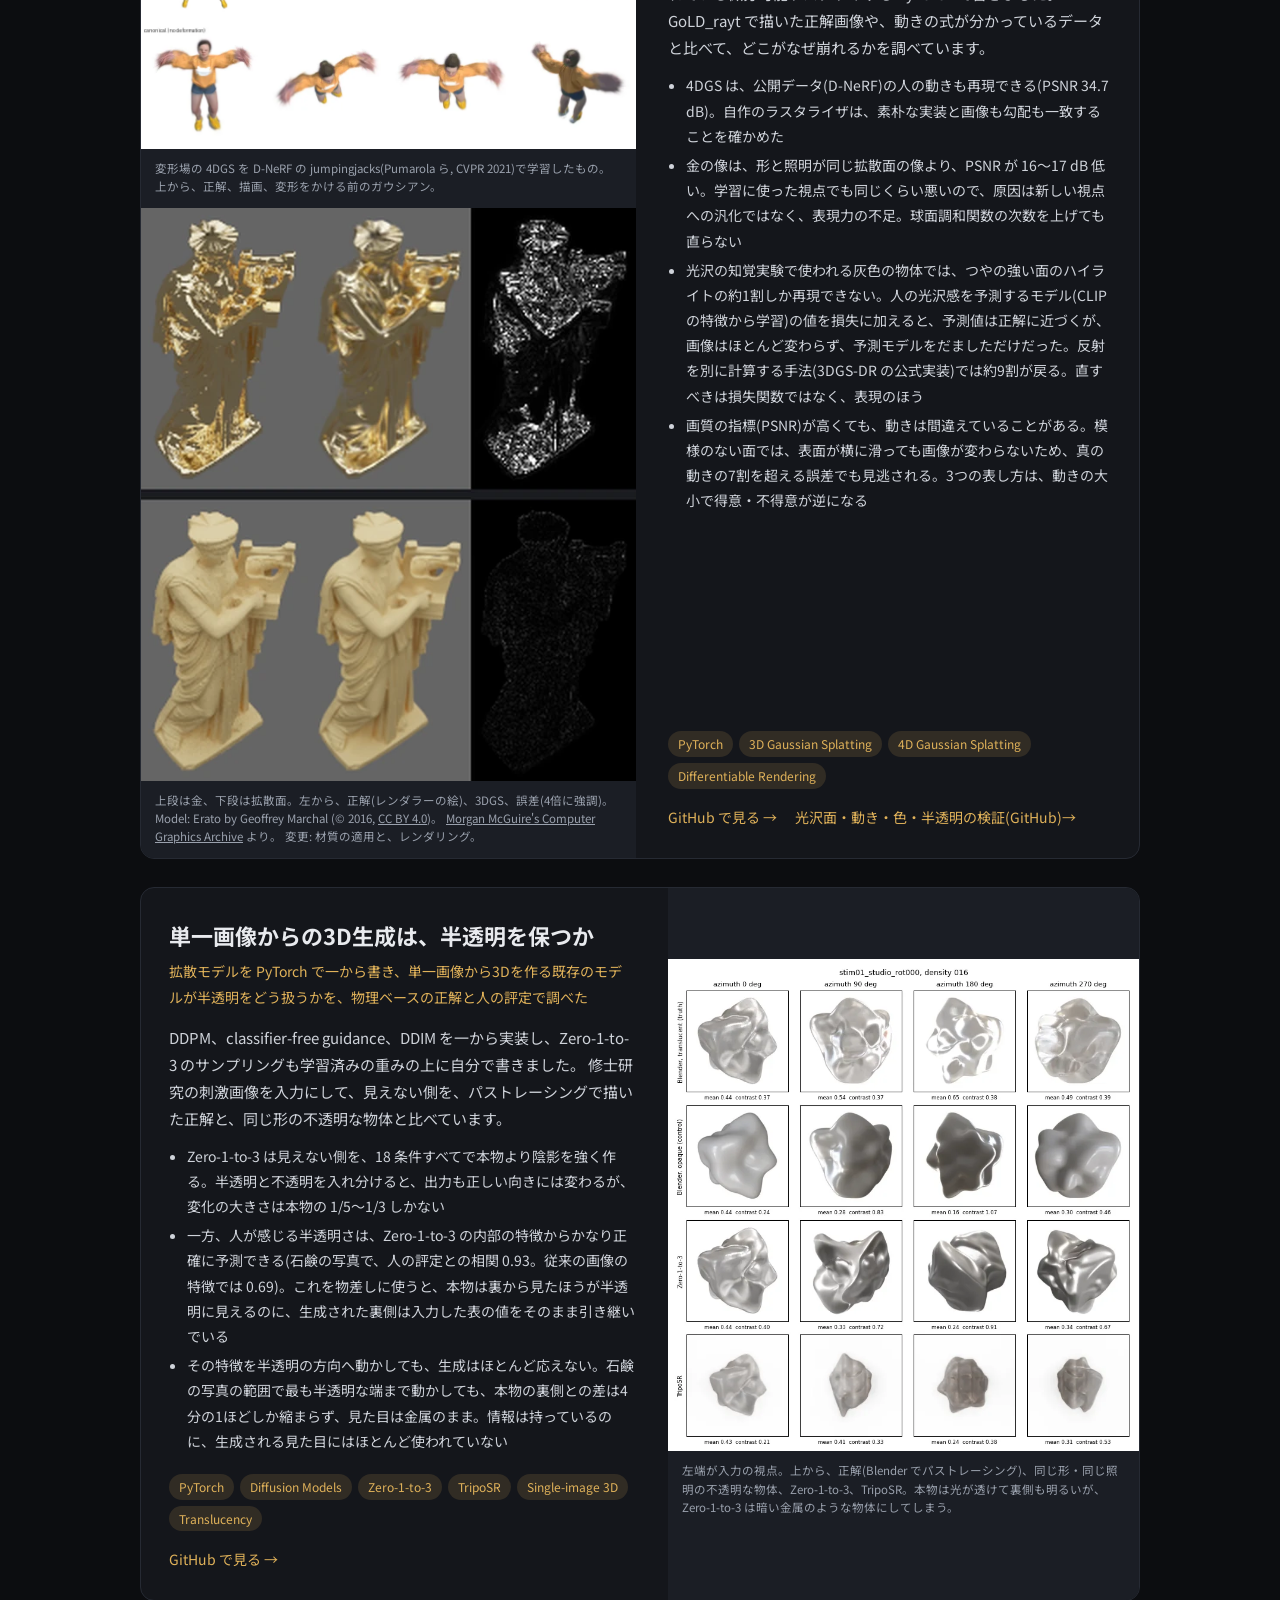
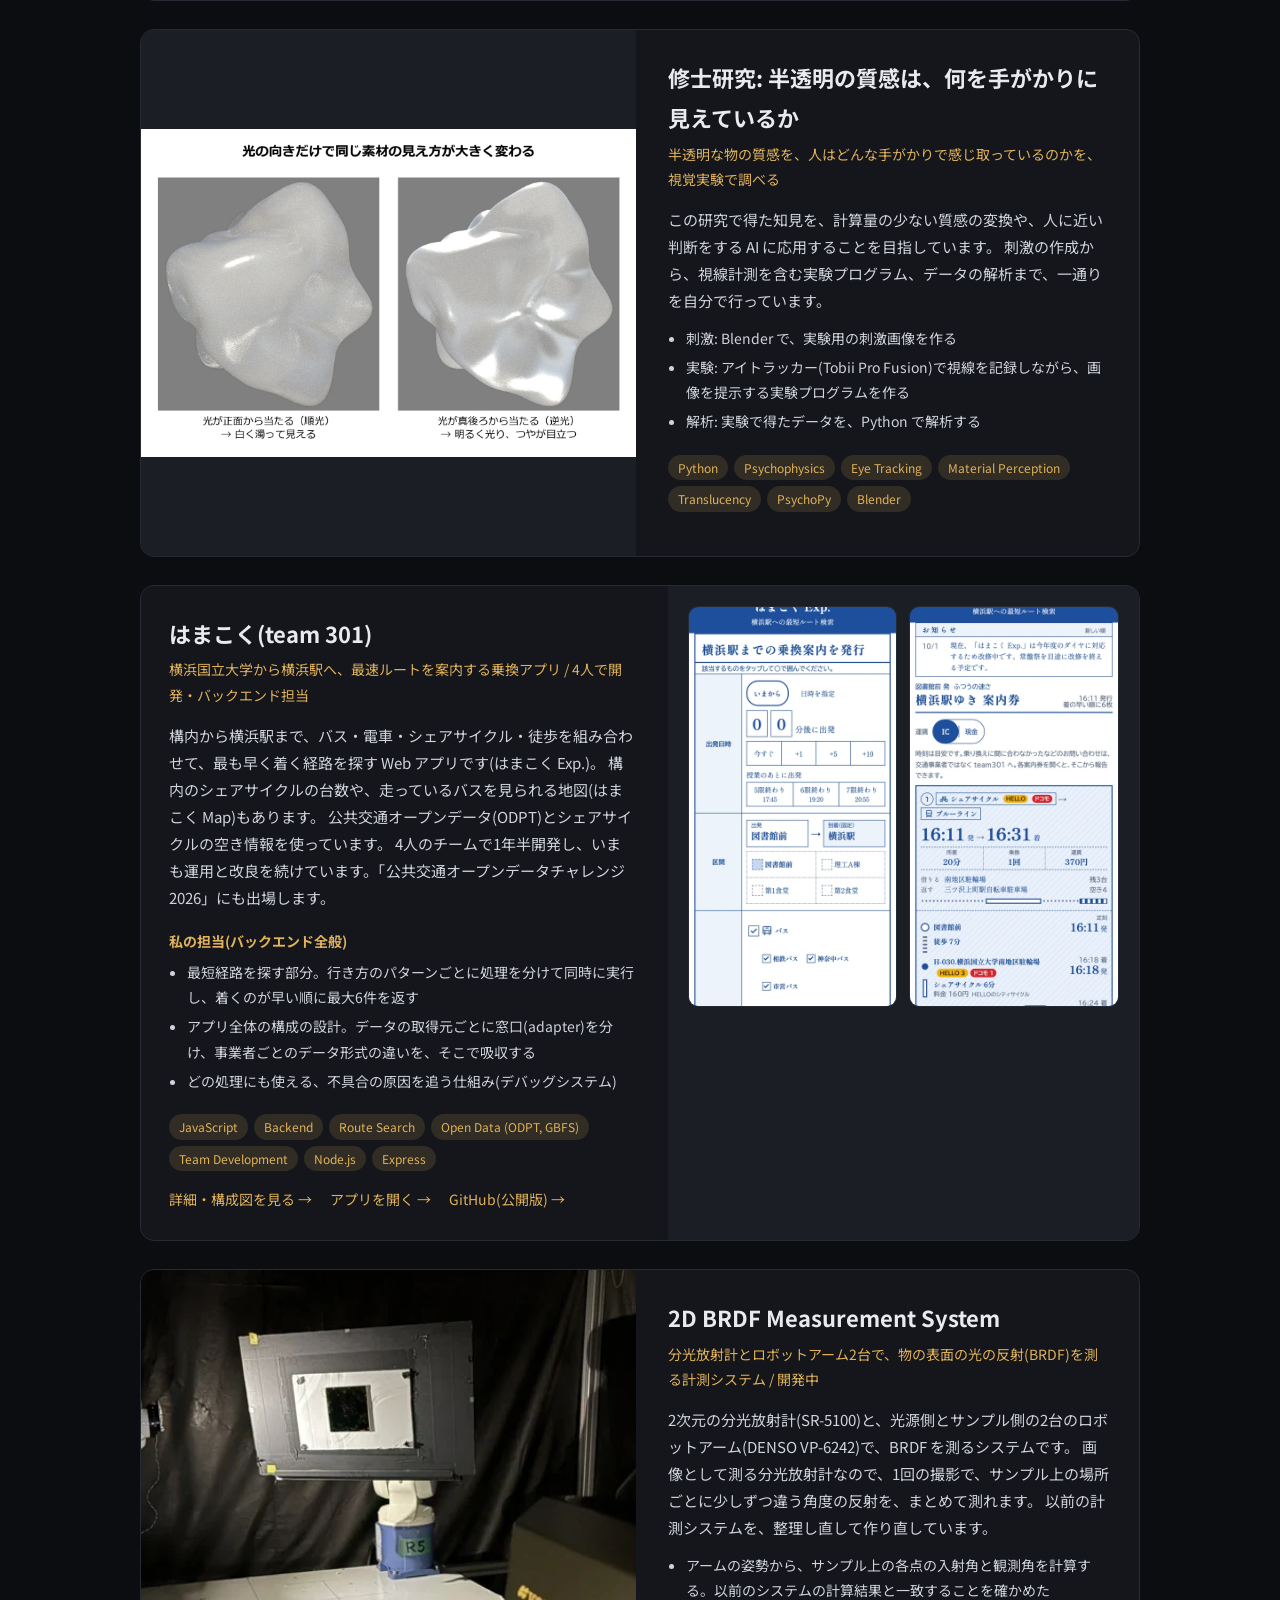
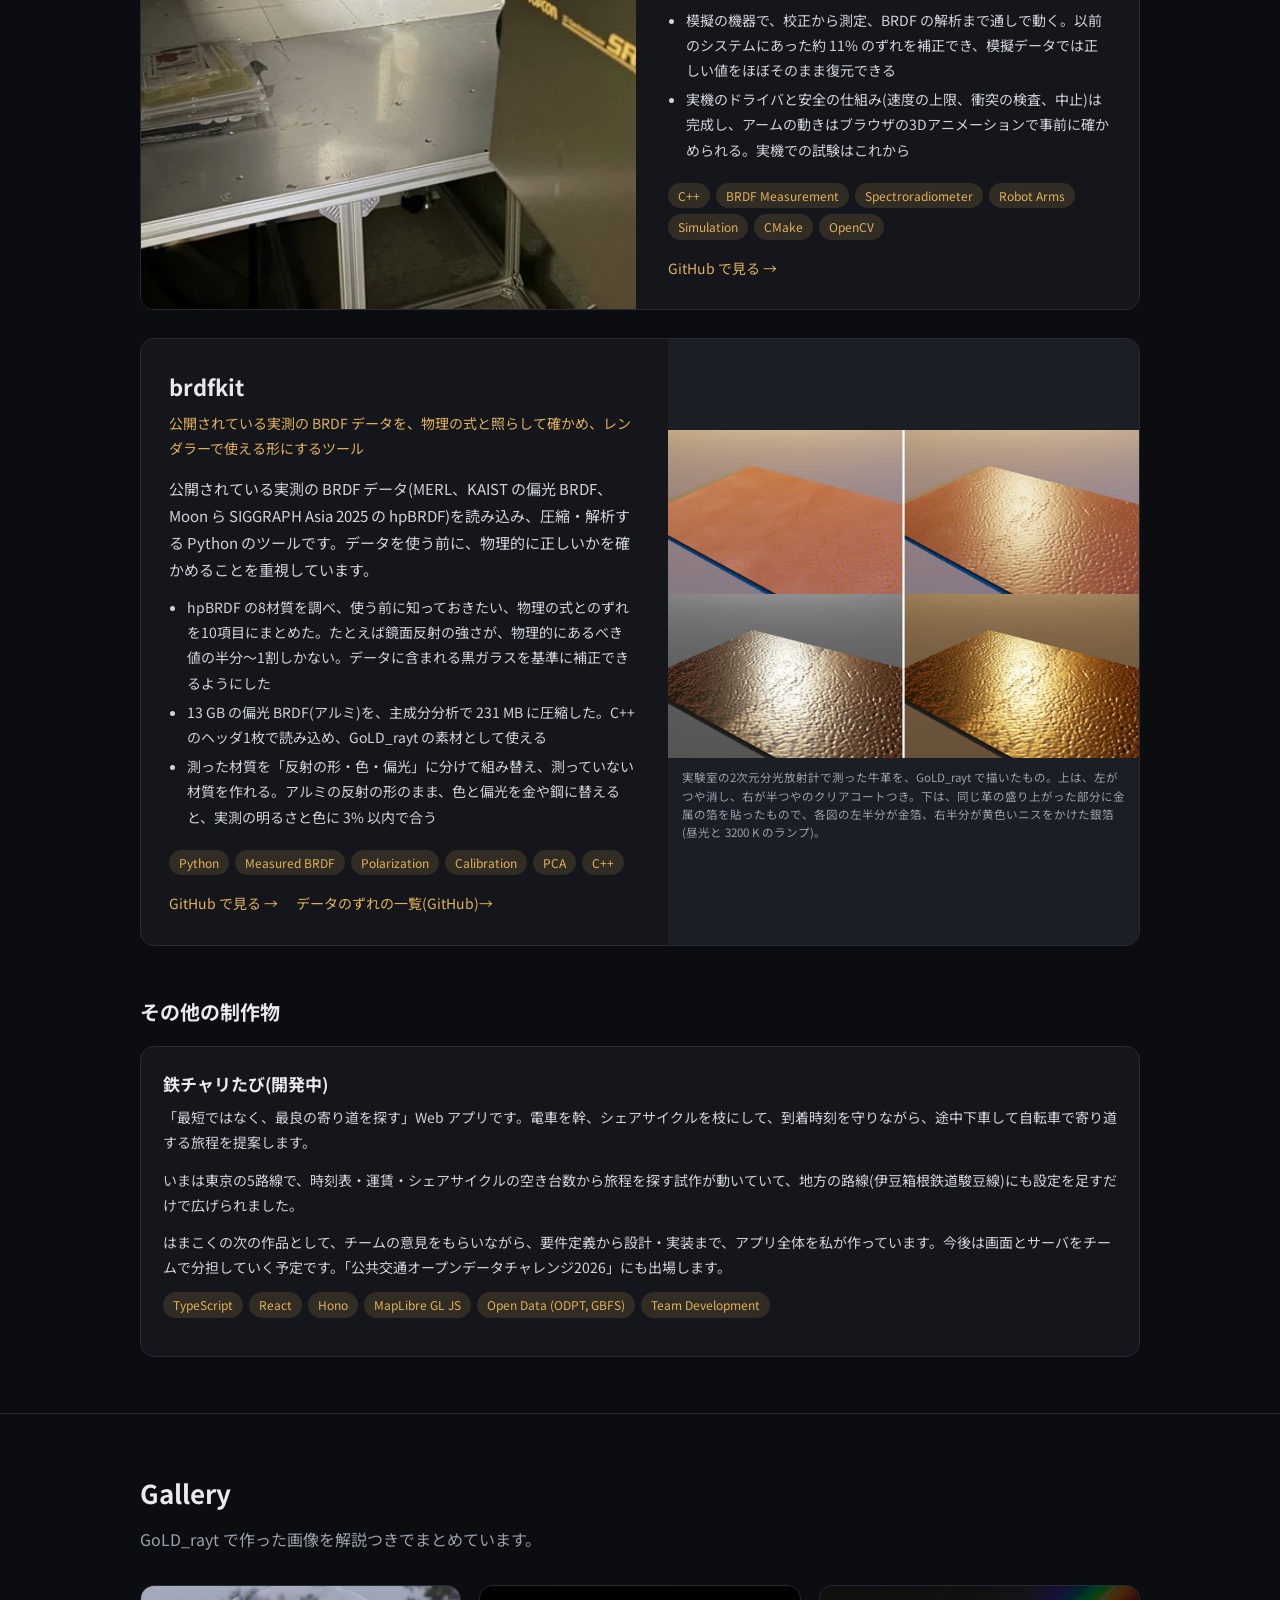
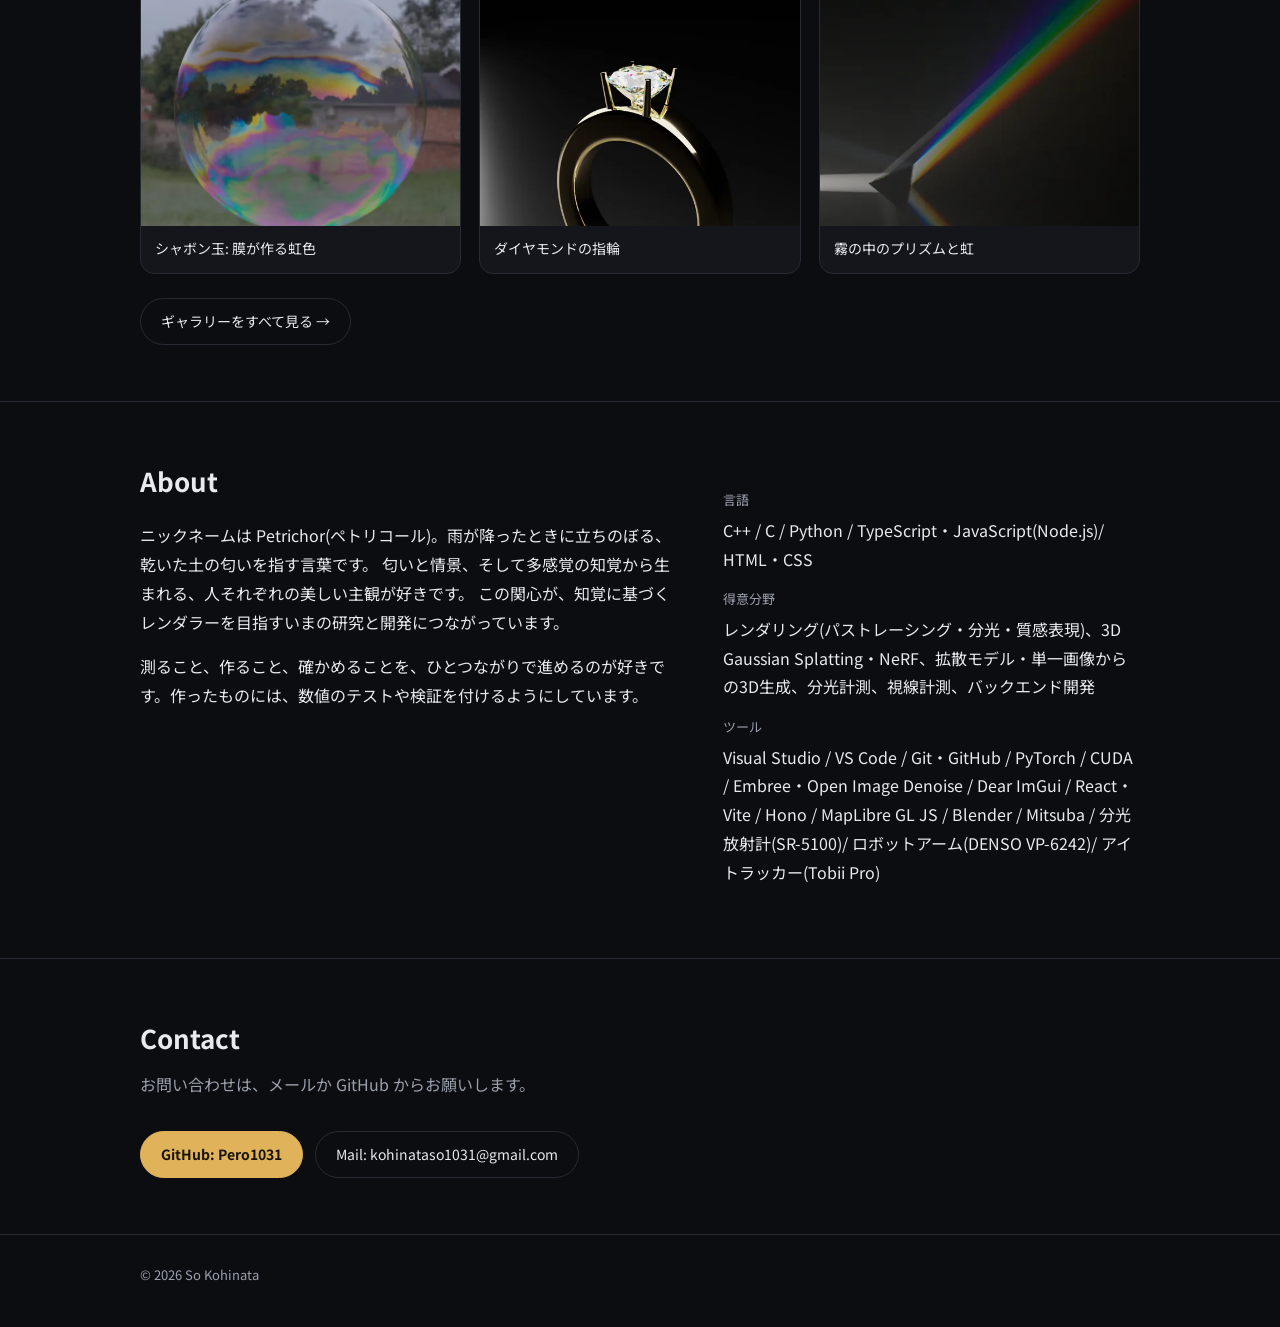
==== commit 6ebb8606: "Works: image-to-3d readout and embedding push, 3dgs-toy gloss perception; correlation 0.93 (ja/en) C" ====
--- a/index.html
+++ b/index.html
@@ -195,12 +195,13 @@
           <ul>
             <li>4DGS は、公開データ(D-NeRF)の人の動きも再現できる(PSNR 34.7 dB)。自作のラスタライザは、素朴な実装と画像も勾配も一致することを確かめた</li>
             <li>金の像は、形と照明が同じ拡散面の像より、PSNR が 16〜17 dB 低い。学習に使った視点でも同じくらい悪いので、原因は新しい視点への汎化ではなく、表現力の不足。球面調和関数の次数を上げても直らない</li>
+            <li>光沢の知覚実験で使われる灰色の物体では、つやの強い面のハイライトの約1割しか再現できない。人の光沢感を予測するモデル(CLIP の特徴から学習)の値を損失に加えると、予測値は正解に近づくが、画像はほとんど変わらず、予測モデルをだましただけだった。反射を別に計算する手法(3DGS-DR の公式実装)では約9割が戻る。直すべきは損失関数ではなく、表現のほう</li>
             <li>画質の指標(PSNR)が高くても、動きは間違えていることがある。模様のない面では、表面が横に滑っても画像が変わらないため、真の動きの7割を超える誤差でも見逃される。3つの表し方は、動きの大小で得意・不得意が逆になる</li>
           </ul>
           <div class="tags"><span class="tag">PyTorch</span><span class="tag">3D Gaussian Splatting</span><span class="tag">4D Gaussian Splatting</span><span class="tag">Differentiable Rendering</span></div>
           <div class="links">
             <a href="https://github.com/Pero1031/3dgs-toy" target="_blank" rel="noopener">GitHub で見る →</a>
-            <a href="https://github.com/Pero1031/3dgs-toy#experiments" target="_blank" rel="noopener">光沢面・動き・半透明の検証(GitHub)→</a>
+            <a href="https://github.com/Pero1031/3dgs-toy#experiments" target="_blank" rel="noopener">光沢面・動き・色・半透明の検証(GitHub)→</a>
           </div>
         </div>
       </article>
@@ -220,7 +221,8 @@
           </p>
           <ul>
             <li>Zero-1-to-3 は見えない側を、18 条件すべてで本物より陰影を強く作る。半透明と不透明を入れ分けると、出力も正しい向きには変わるが、変化の大きさは本物の 1/5〜1/3 しかない</li>
-            <li>一方、人が感じる半透明さは、モデルの内部の特徴からかなり正確に予測できる(相関 0.92。従来の画像の特徴では 0.69)。情報は持っているのに、生成される見た目には使われていない</li>
+            <li>一方、人が感じる半透明さは、Zero-1-to-3 の内部の特徴からかなり正確に予測できる(石鹸の写真で、人の評定との相関 0.93。従来の画像の特徴では 0.69)。これを物差しに使うと、本物は裏から見たほうが半透明に見えるのに、生成された裏側は入力した表の値をそのまま引き継いでいる</li>
+            <li>その特徴を半透明の方向へ動かしても、生成はほとんど応えない。石鹸の写真の範囲で最も半透明な端まで動かしても、本物の裏側との差は4分の1ほどしか縮まらず、見た目は金属のまま。情報は持っているのに、生成される見た目にはほとんど使われていない</li>
           </ul>
           <div class="tags"><span class="tag">PyTorch</span><span class="tag">Diffusion Models</span><span class="tag">Zero-1-to-3</span><span class="tag">TripoSR</span><span class="tag">Single-image 3D</span><span class="tag">Translucency</span></div>
           <div class="links">
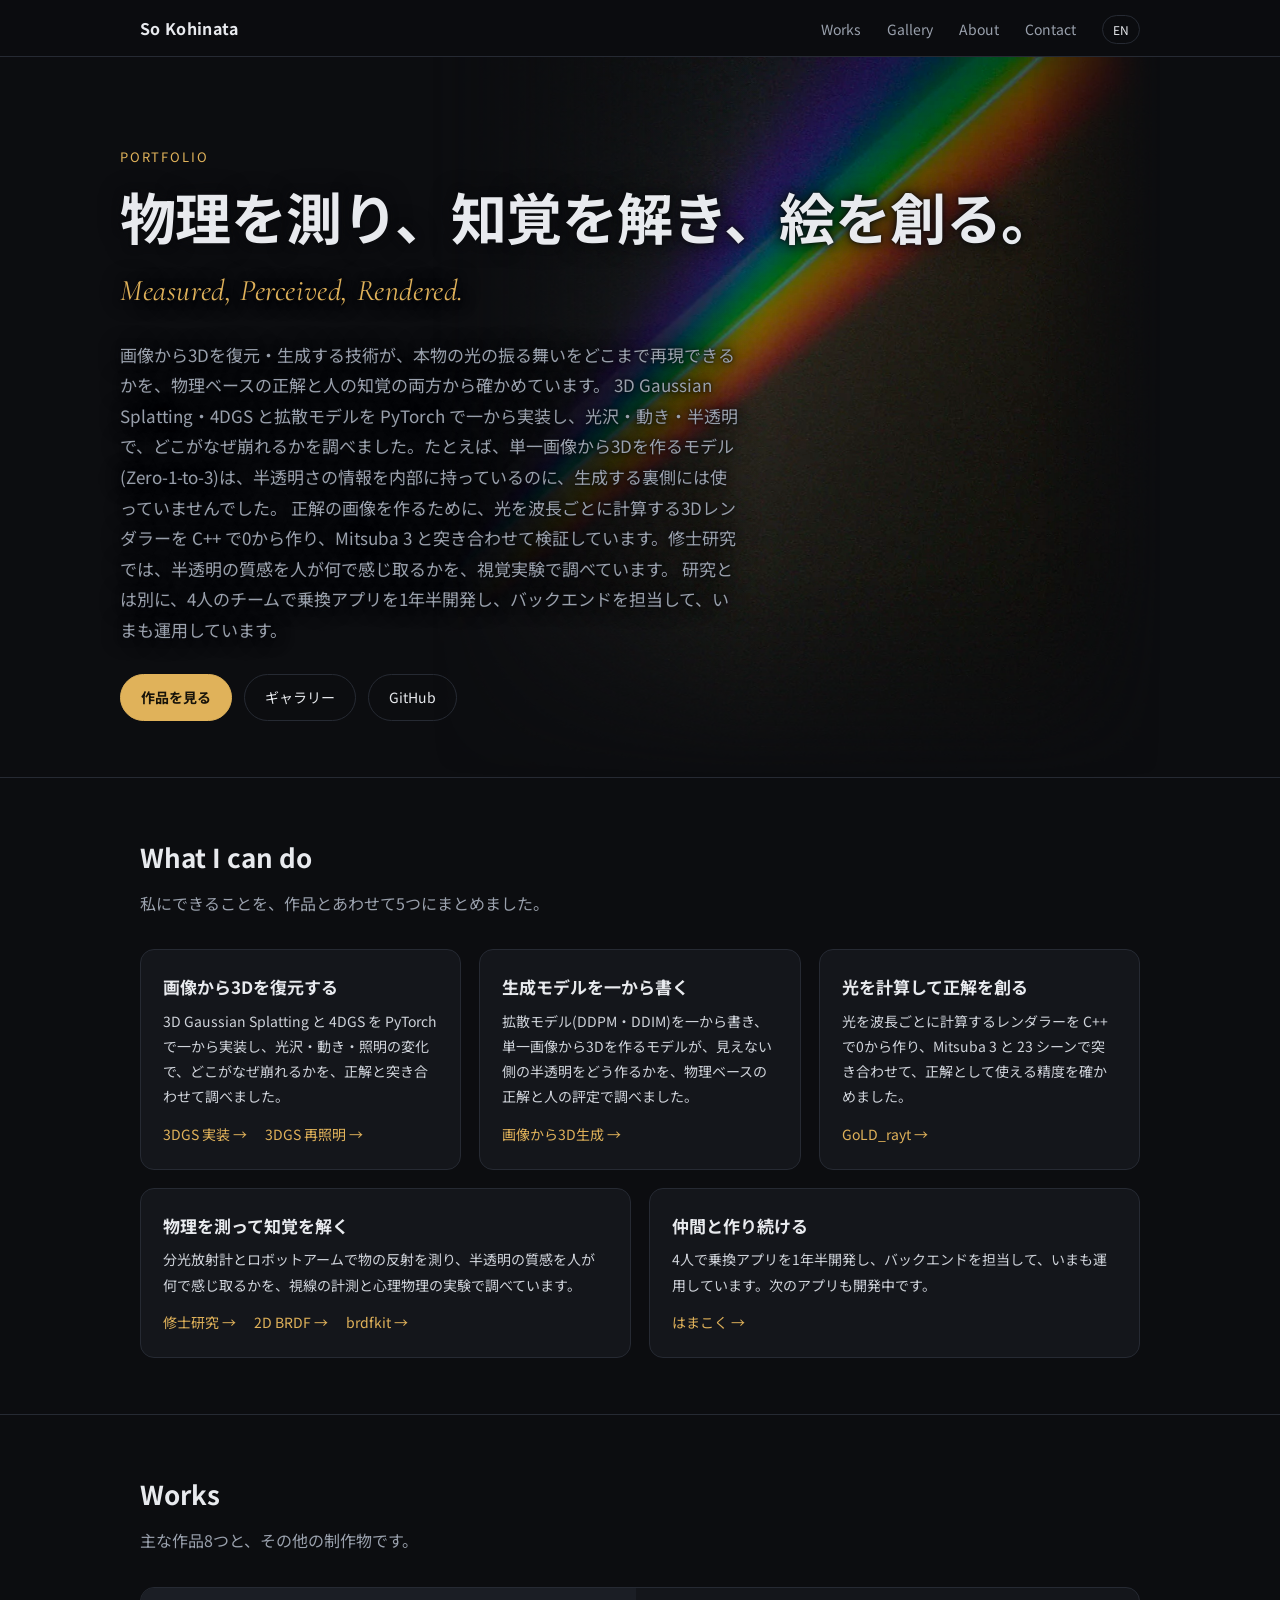
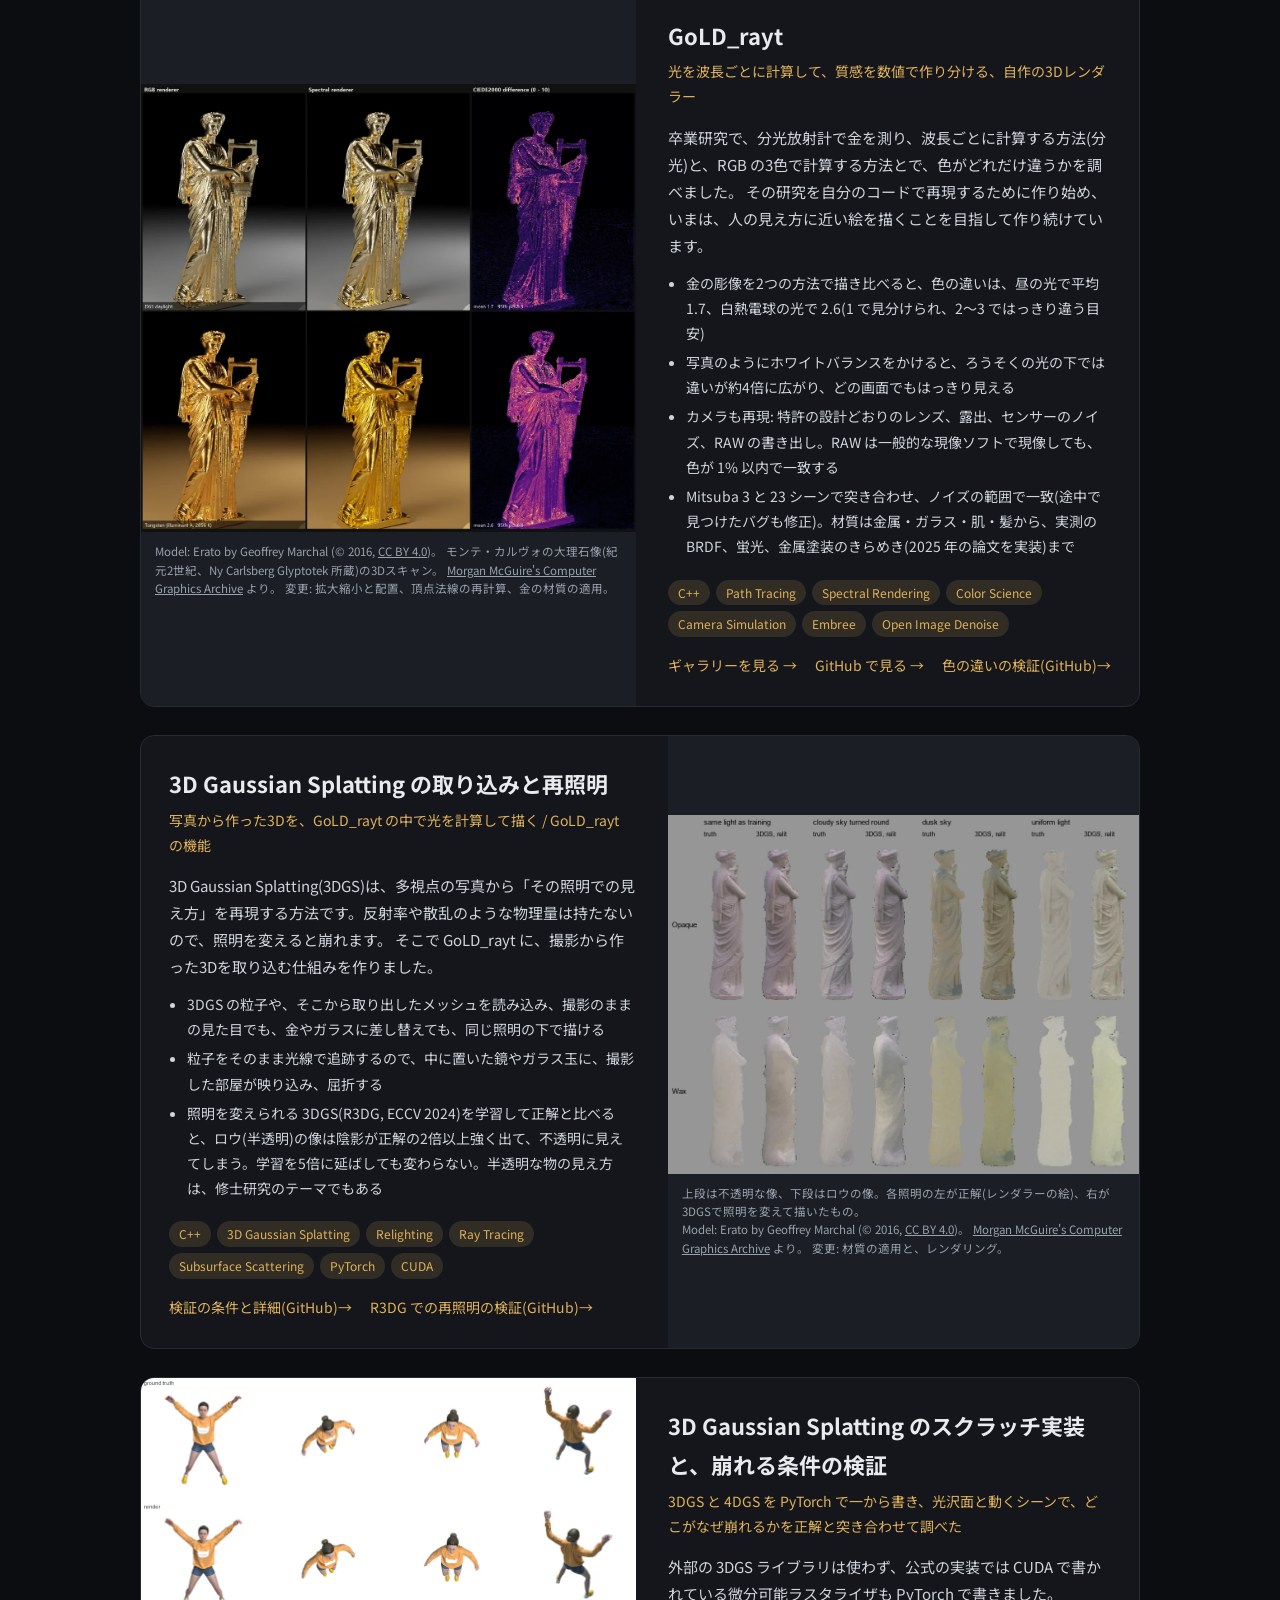
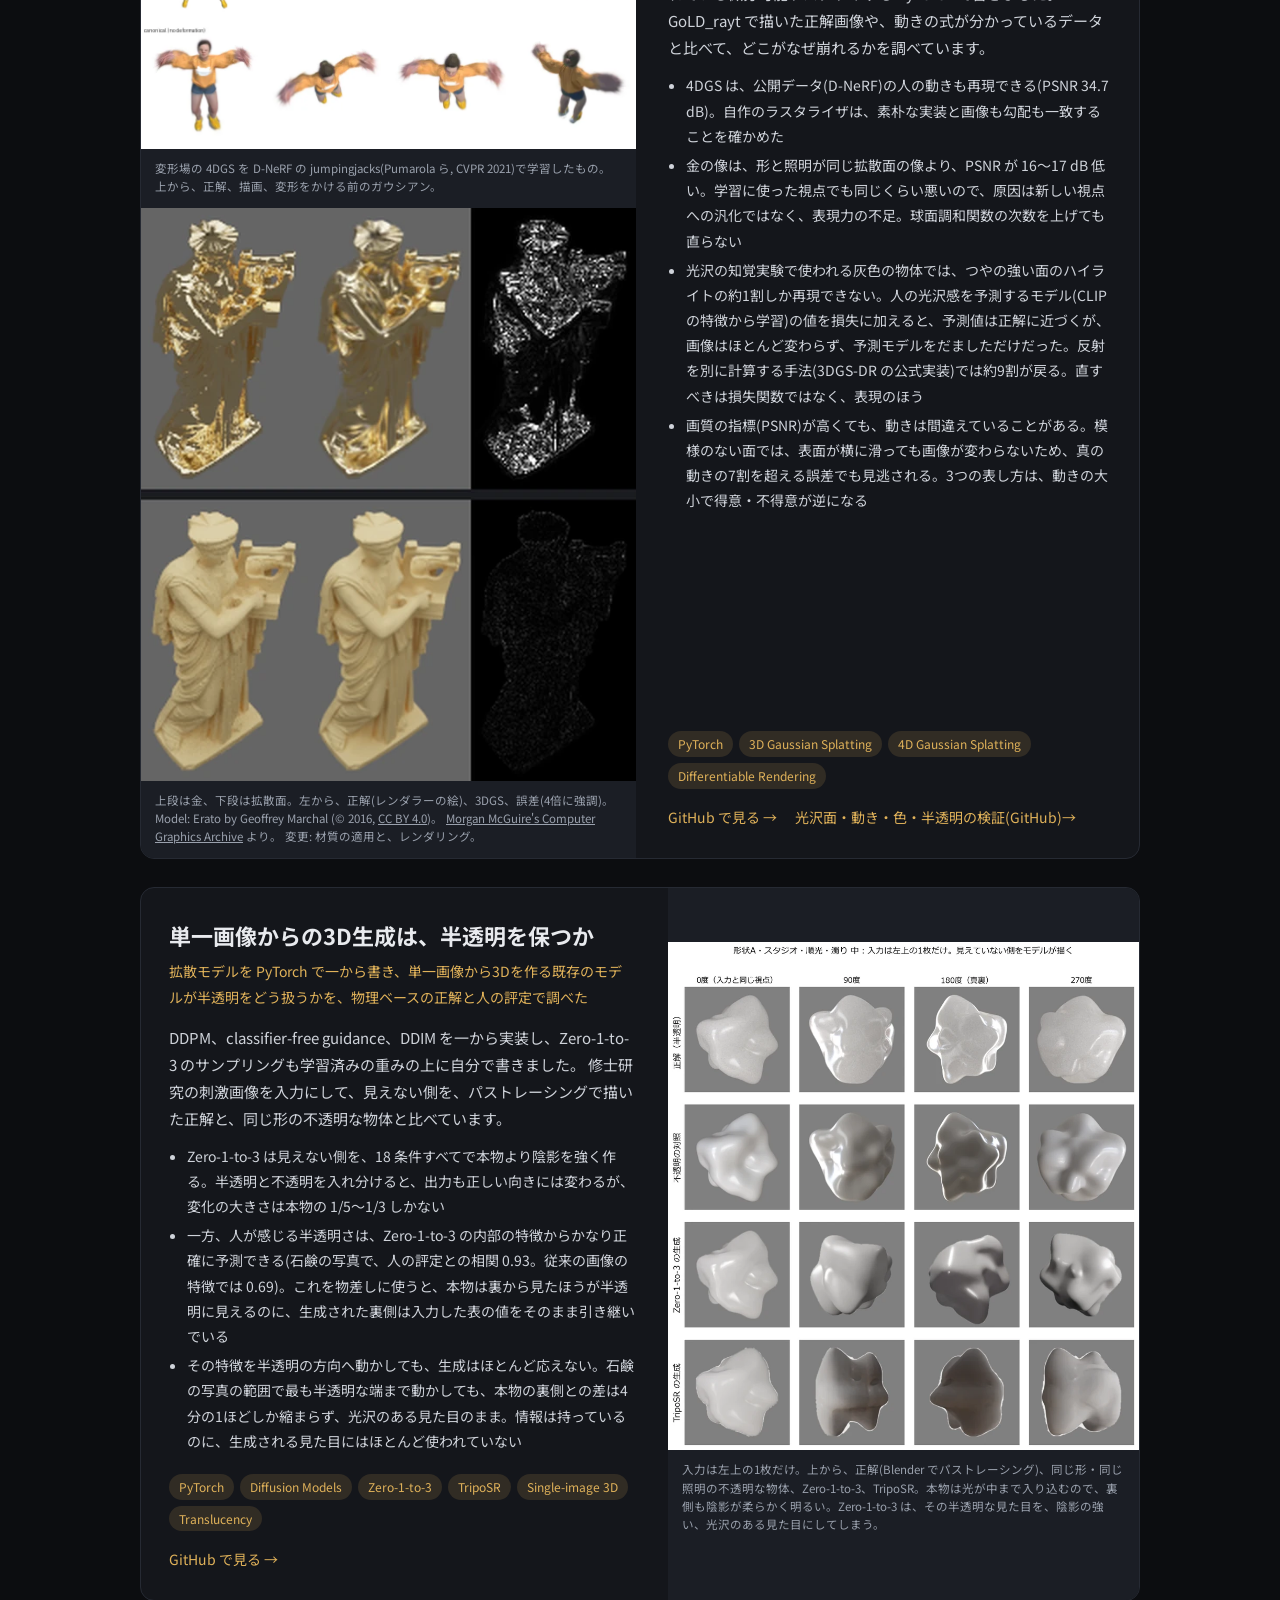
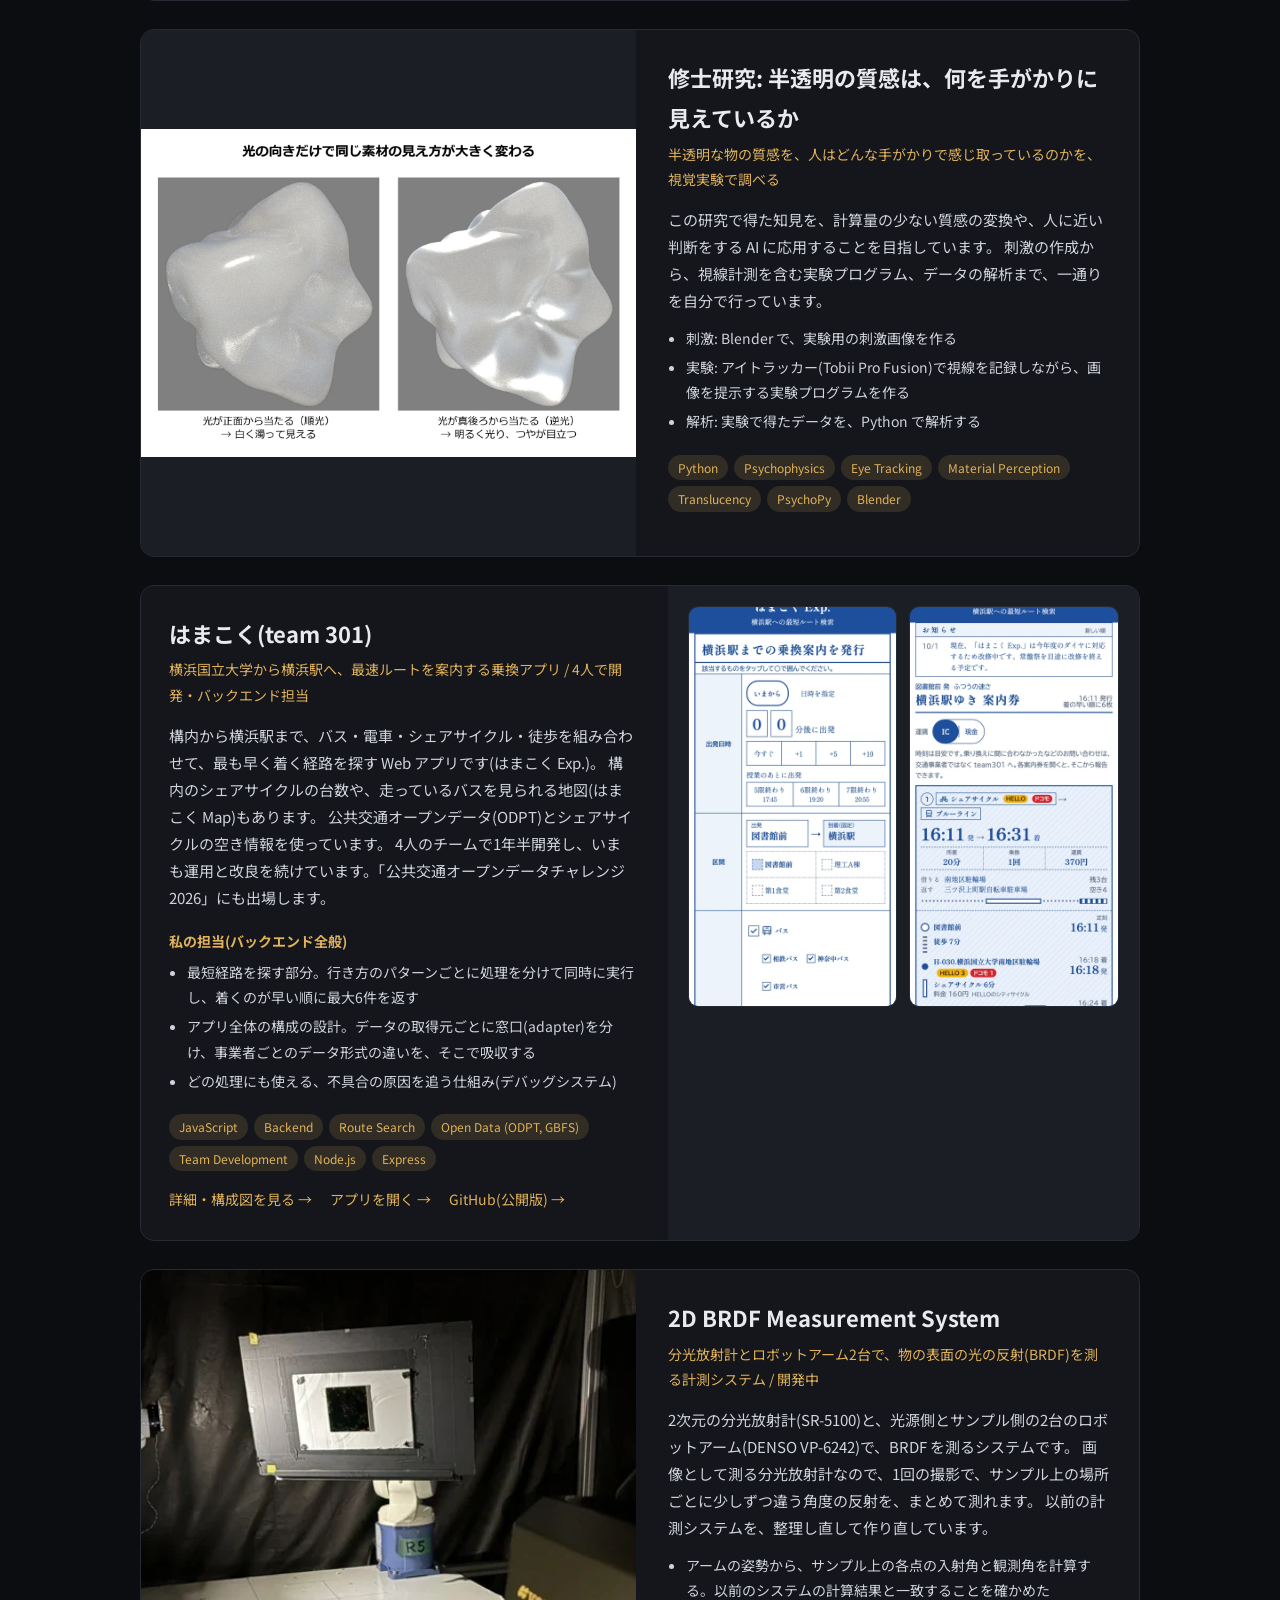
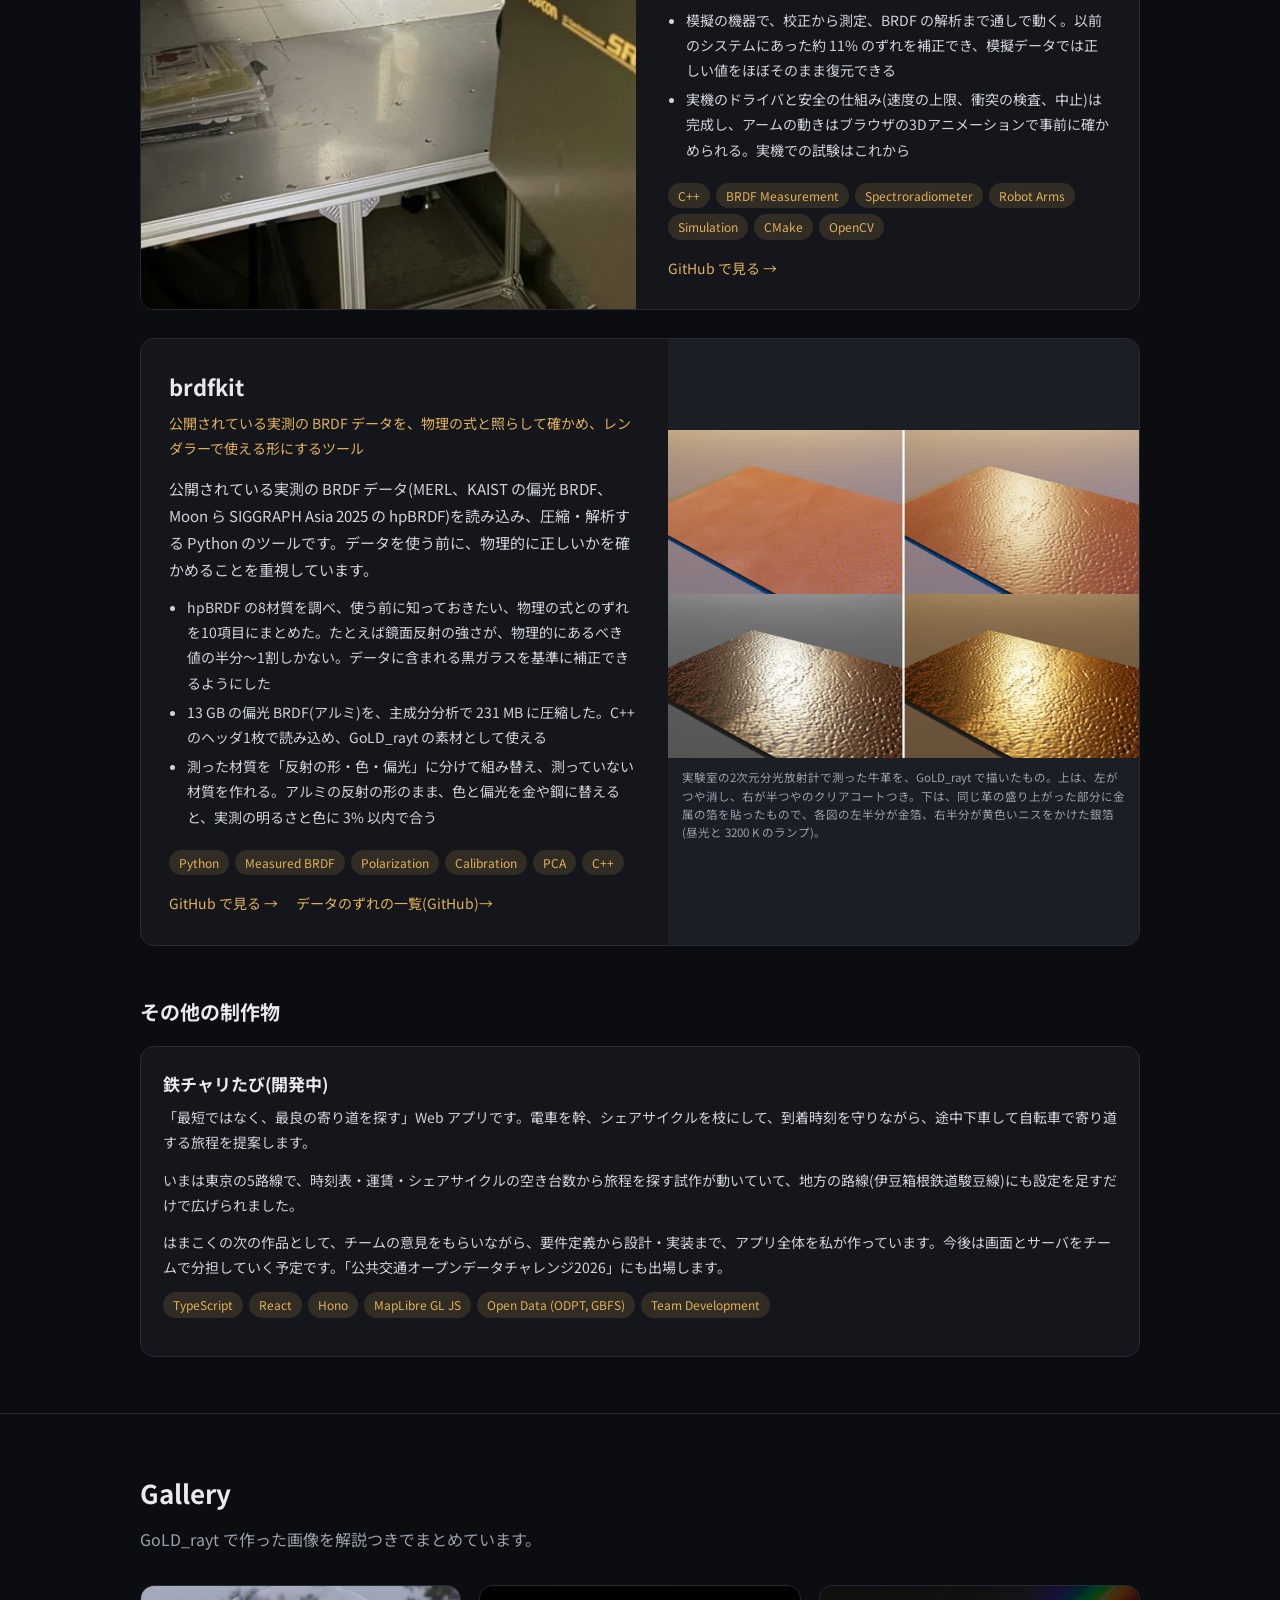
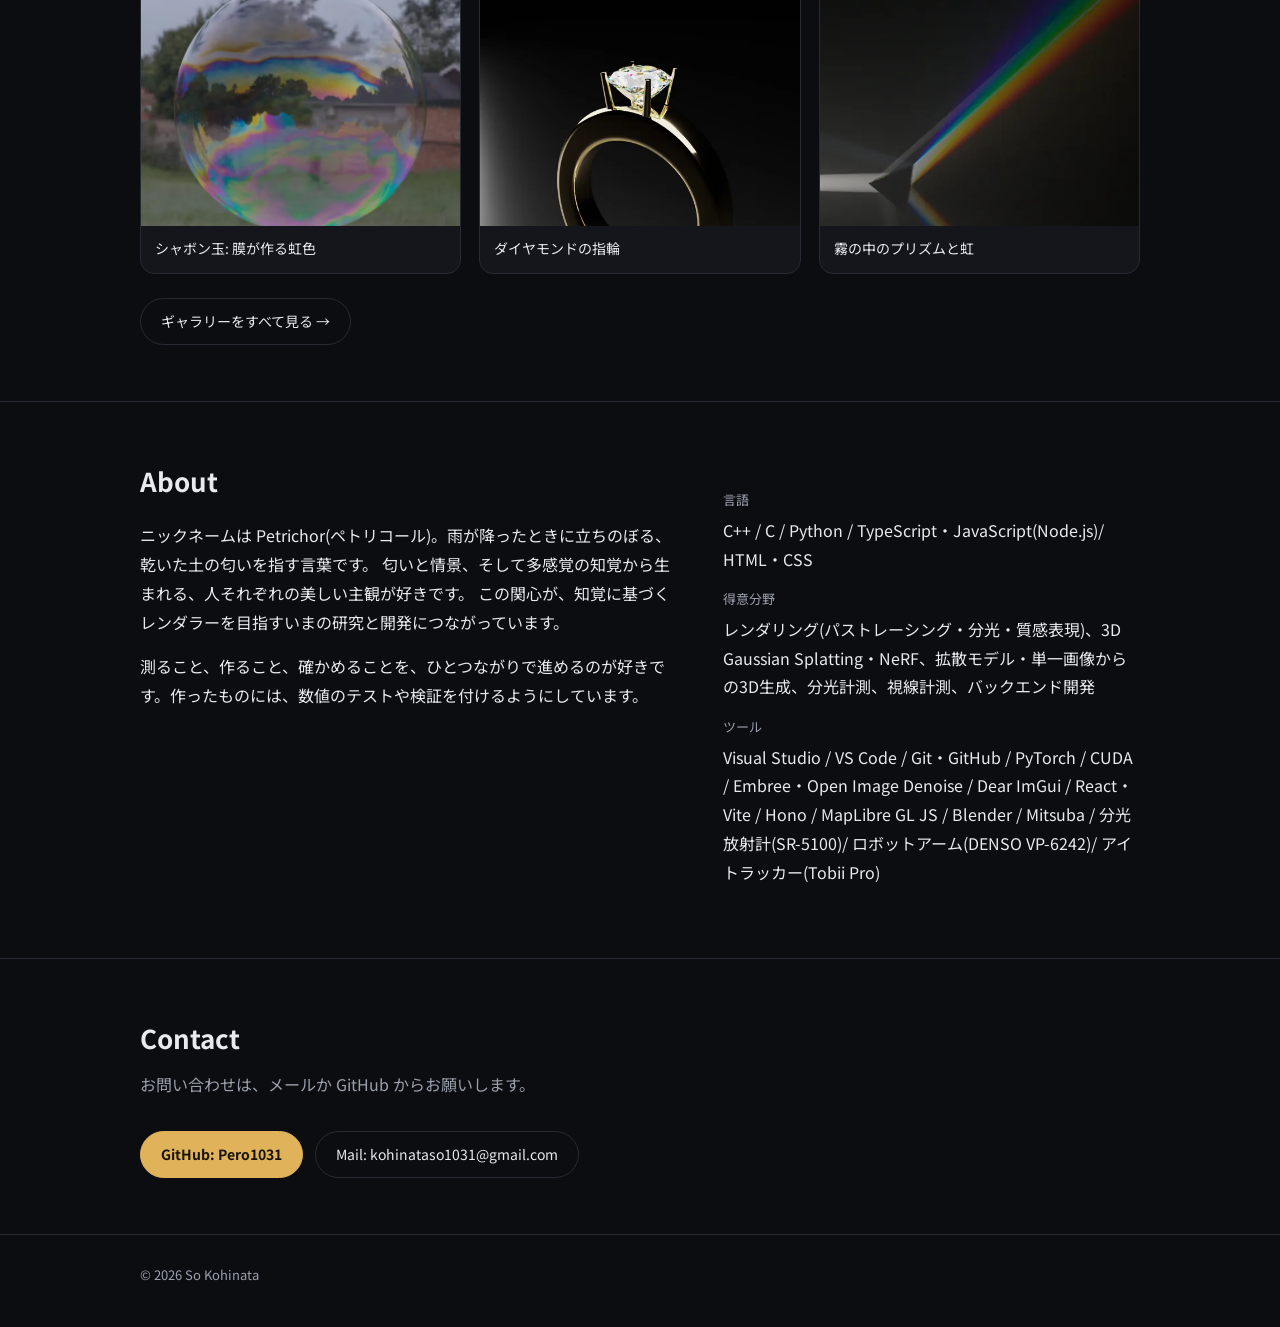
==== commit f239f241: "image-to-3d card: gray-background figure of equal-sized views (front light, ja/en); caption says the" ====
--- a/index.html
+++ b/index.html
@@ -209,8 +209,8 @@
       <!-- image-to-3d-diffusion -->
       <article class="work flip" id="work-i3d">
         <div class="media">
-          <img class="contain" src="assets/i3d-translucent-views.webp" width="792" height="827" alt="半透明な物体を4つの方向から見た図。上から、正解、同じ形の不透明な物体、Zero-1-to-3 の生成、TripoSR の生成。正解は裏側も明るいが、Zero-1-to-3 は暗い金属のような物体を作っている" loading="lazy">
-          <p class="credit">左端が入力の視点。上から、正解(Blender でパストレーシング)、同じ形・同じ照明の不透明な物体、Zero-1-to-3、TripoSR。本物は光が透けて裏側も明るいが、Zero-1-to-3 は暗い金属のような物体にしてしまう。</p>
+          <img class="contain" src="assets/i3d-views-front-ja.webp" width="900" height="970" alt="半透明な物体を4つの方向から見た図。上から、正解、同じ形の不透明な物体、Zero-1-to-3 の生成、TripoSR の生成。正解は裏側も柔らかく明るいが、Zero-1-to-3 は陰影の強い、光沢のある見た目にしている" loading="lazy">
+          <p class="credit">入力は左上の1枚だけ。上から、正解(Blender でパストレーシング)、同じ形・同じ照明の不透明な物体、Zero-1-to-3、TripoSR。本物は光が中まで入り込むので、裏側も陰影が柔らかく明るい。Zero-1-to-3 は、その半透明な見た目を、陰影の強い、光沢のある見た目にしてしまう。</p>
         </div>
         <div class="body">
           <h3>単一画像からの3D生成は、半透明を保つか</h3>
@@ -222,7 +222,7 @@
           <ul>
             <li>Zero-1-to-3 は見えない側を、18 条件すべてで本物より陰影を強く作る。半透明と不透明を入れ分けると、出力も正しい向きには変わるが、変化の大きさは本物の 1/5〜1/3 しかない</li>
             <li>一方、人が感じる半透明さは、Zero-1-to-3 の内部の特徴からかなり正確に予測できる(石鹸の写真で、人の評定との相関 0.93。従来の画像の特徴では 0.69)。これを物差しに使うと、本物は裏から見たほうが半透明に見えるのに、生成された裏側は入力した表の値をそのまま引き継いでいる</li>
-            <li>その特徴を半透明の方向へ動かしても、生成はほとんど応えない。石鹸の写真の範囲で最も半透明な端まで動かしても、本物の裏側との差は4分の1ほどしか縮まらず、見た目は金属のまま。情報は持っているのに、生成される見た目にはほとんど使われていない</li>
+            <li>その特徴を半透明の方向へ動かしても、生成はほとんど応えない。石鹸の写真の範囲で最も半透明な端まで動かしても、本物の裏側との差は4分の1ほどしか縮まらず、光沢のある見た目のまま。情報は持っているのに、生成される見た目にはほとんど使われていない</li>
           </ul>
           <div class="tags"><span class="tag">PyTorch</span><span class="tag">Diffusion Models</span><span class="tag">Zero-1-to-3</span><span class="tag">TripoSR</span><span class="tag">Single-image 3D</span><span class="tag">Translucency</span></div>
           <div class="links">
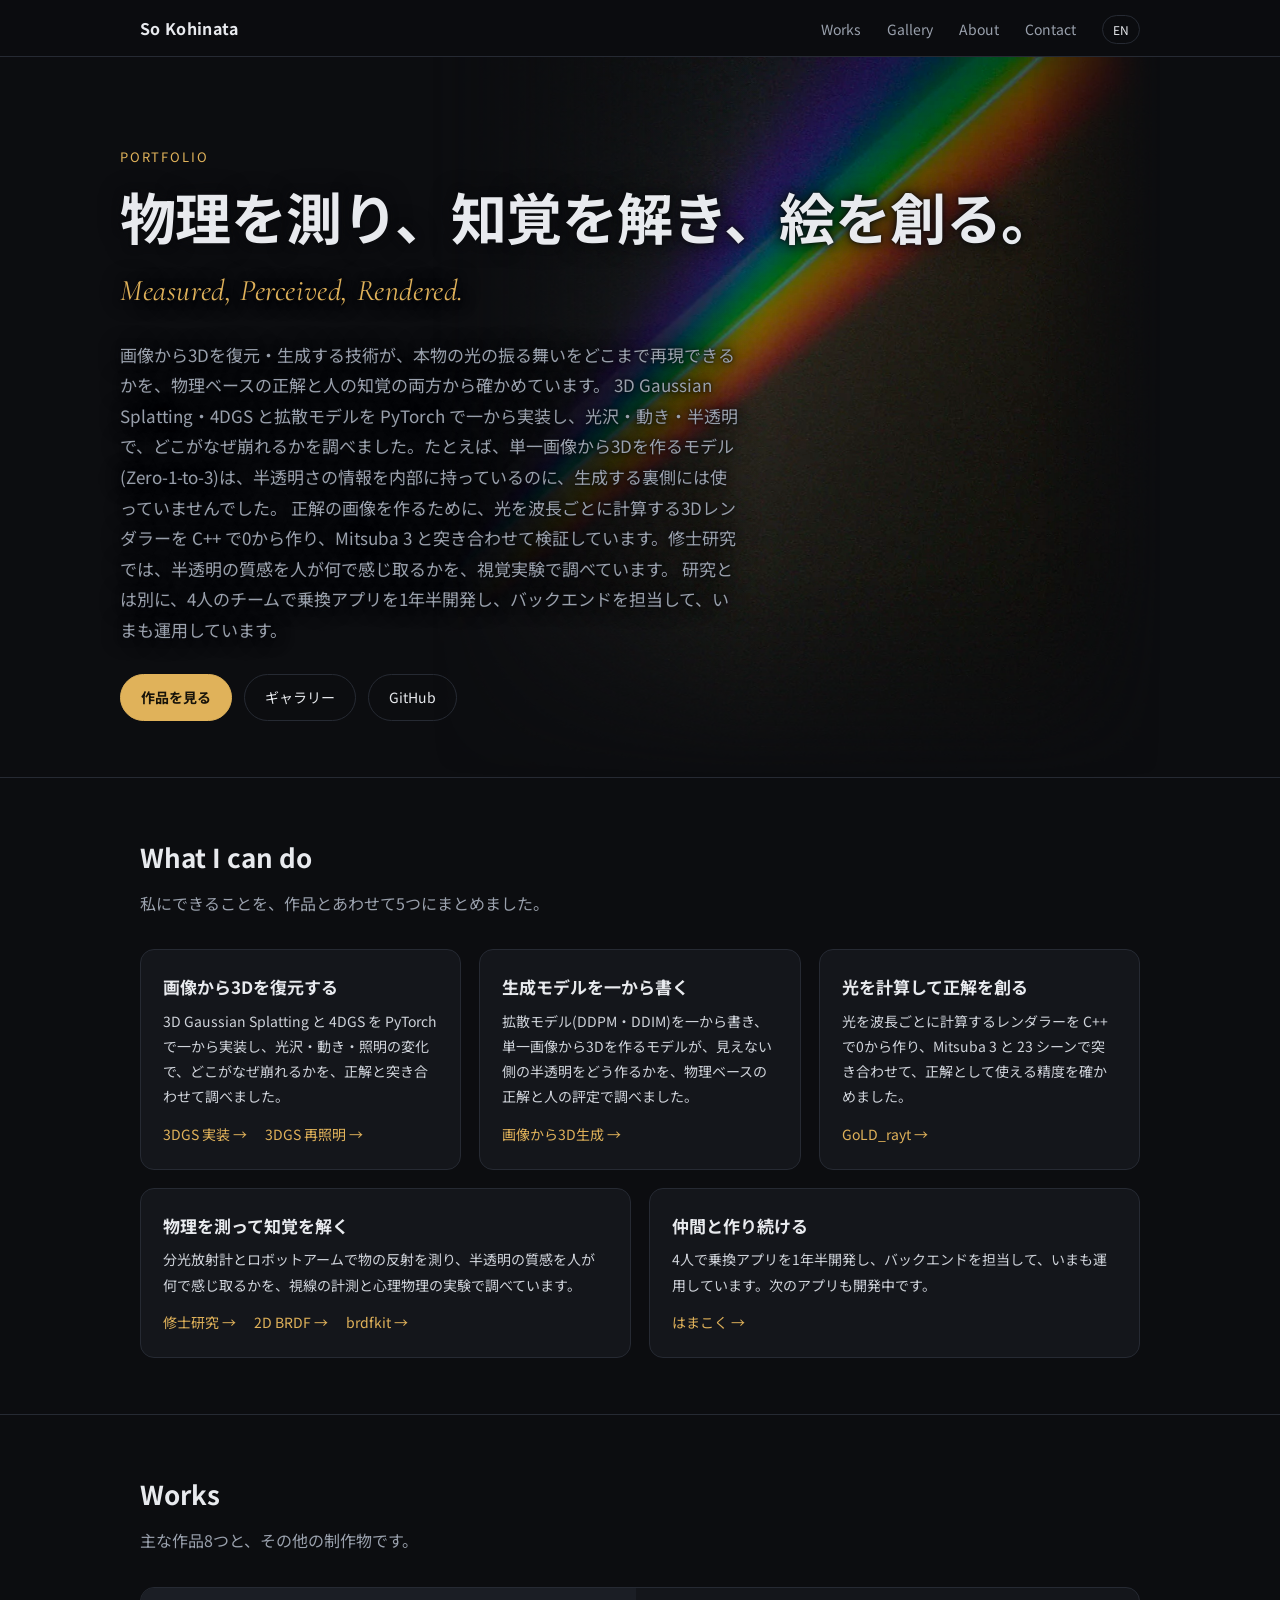
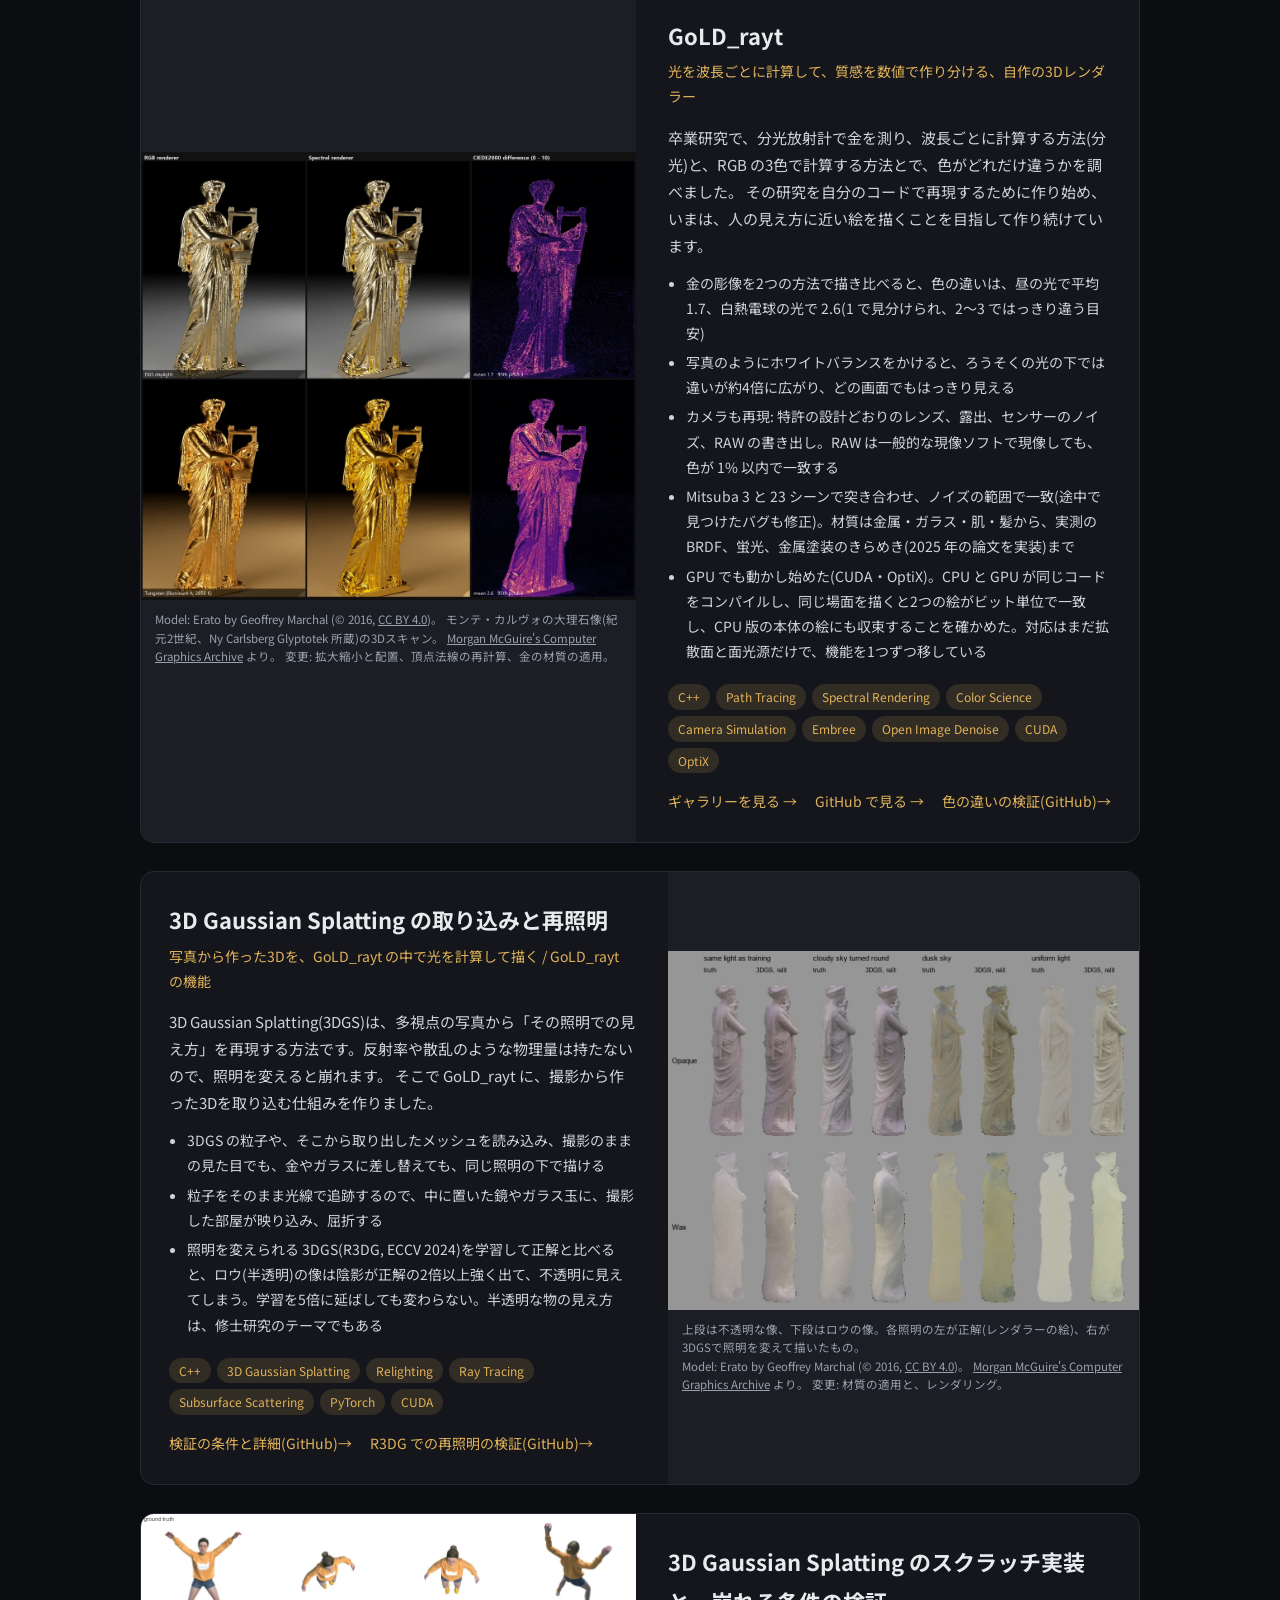
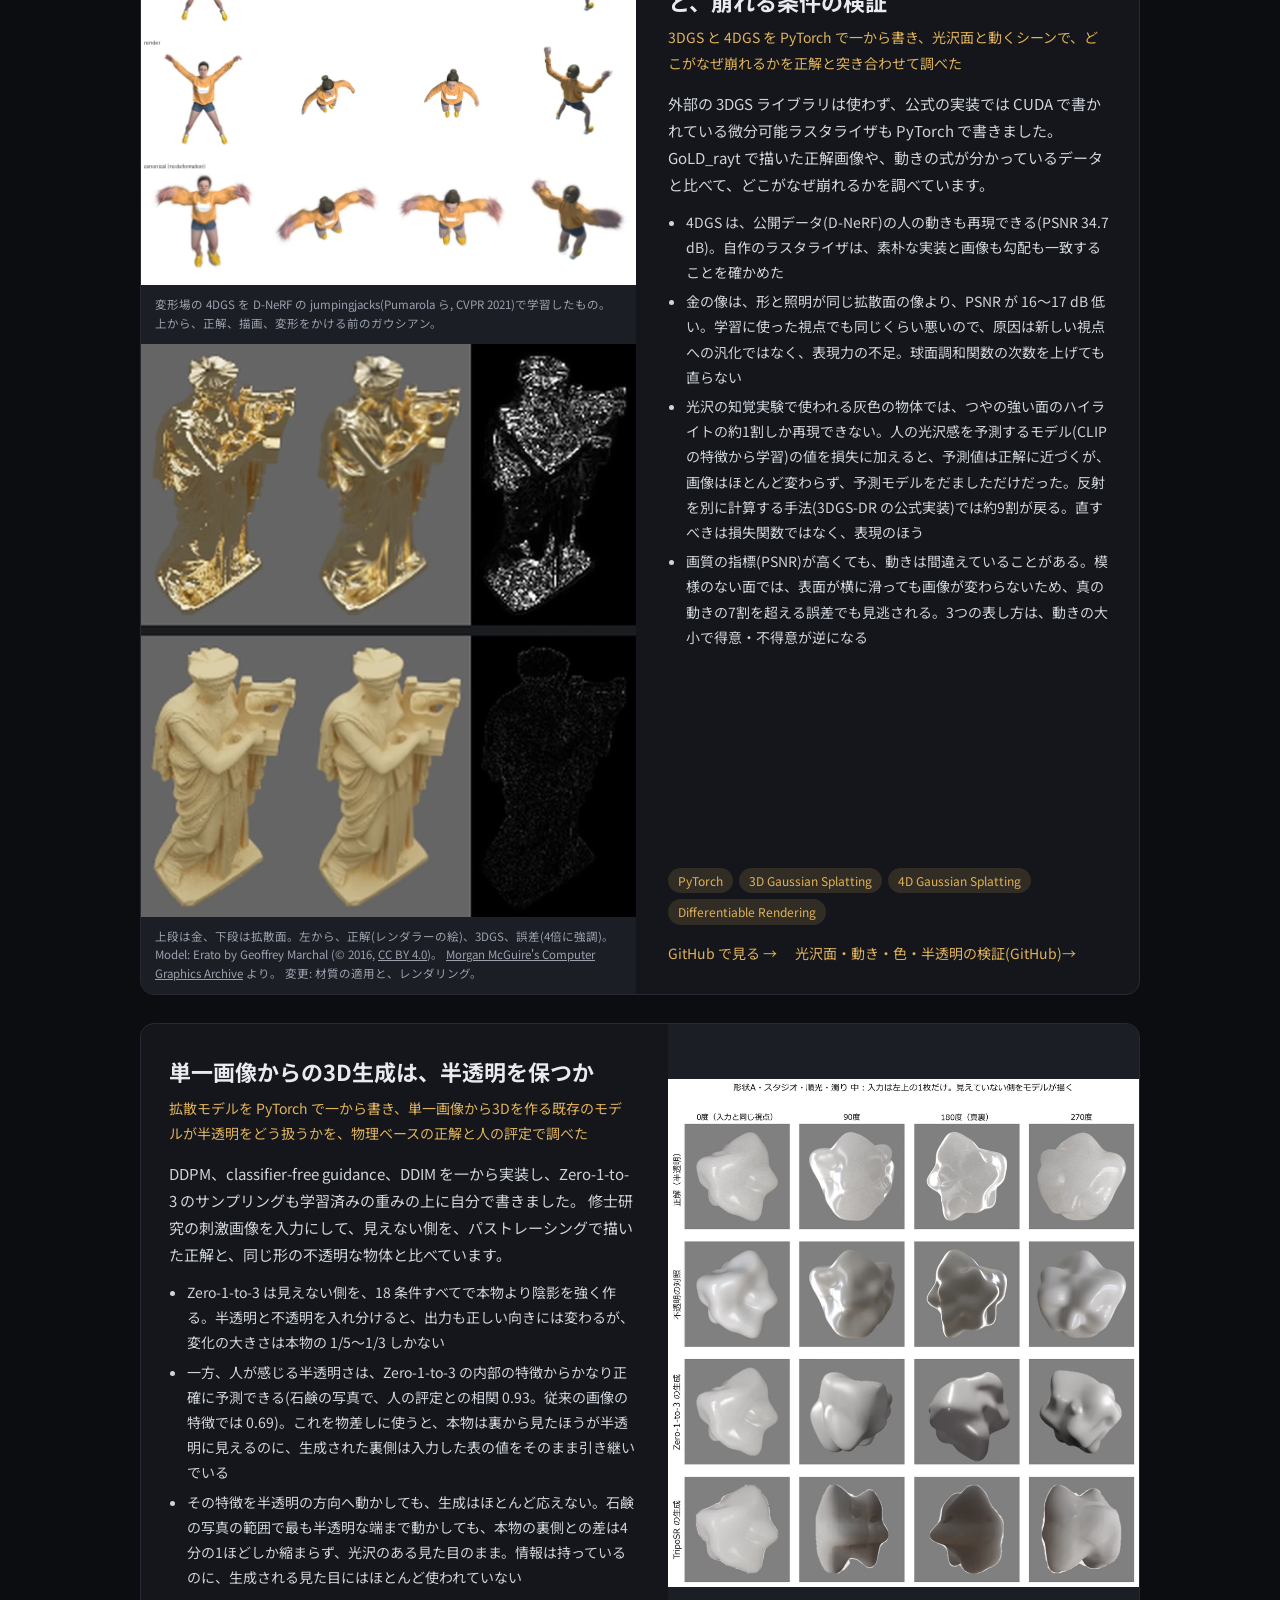
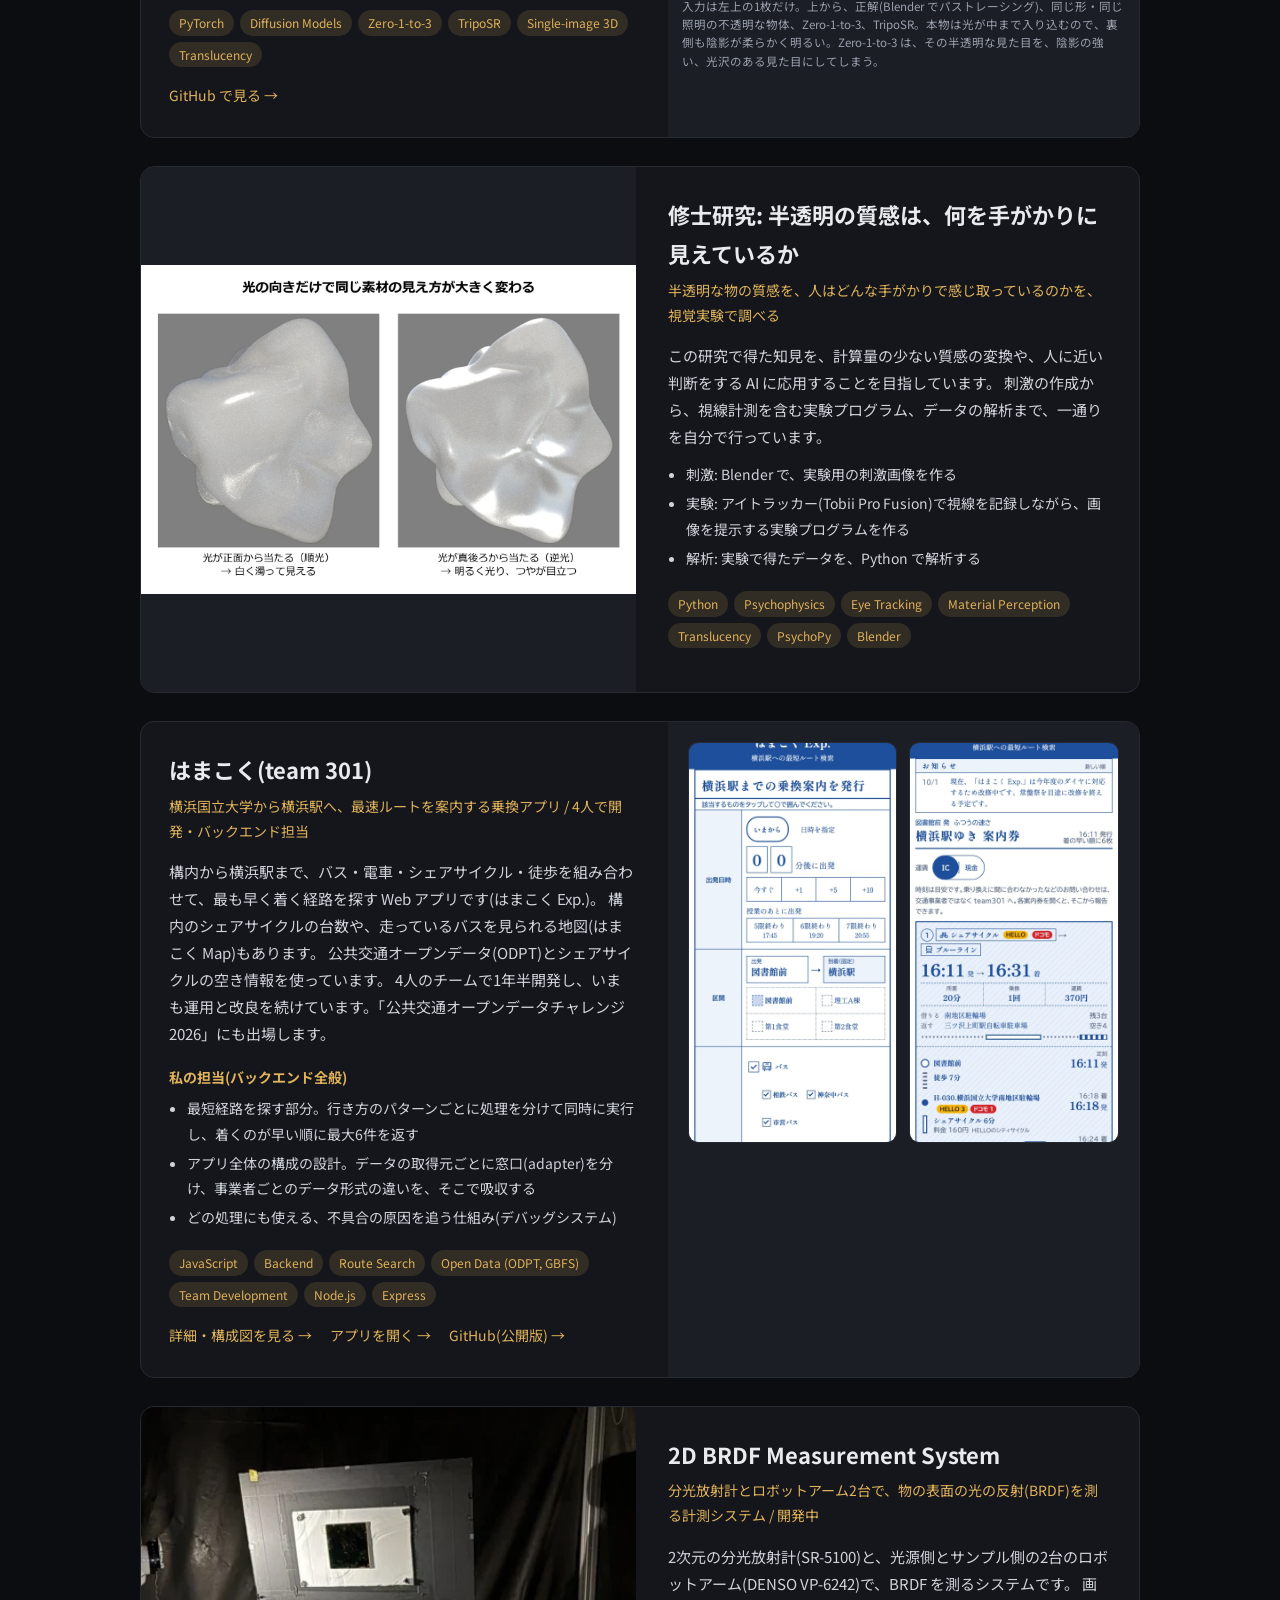
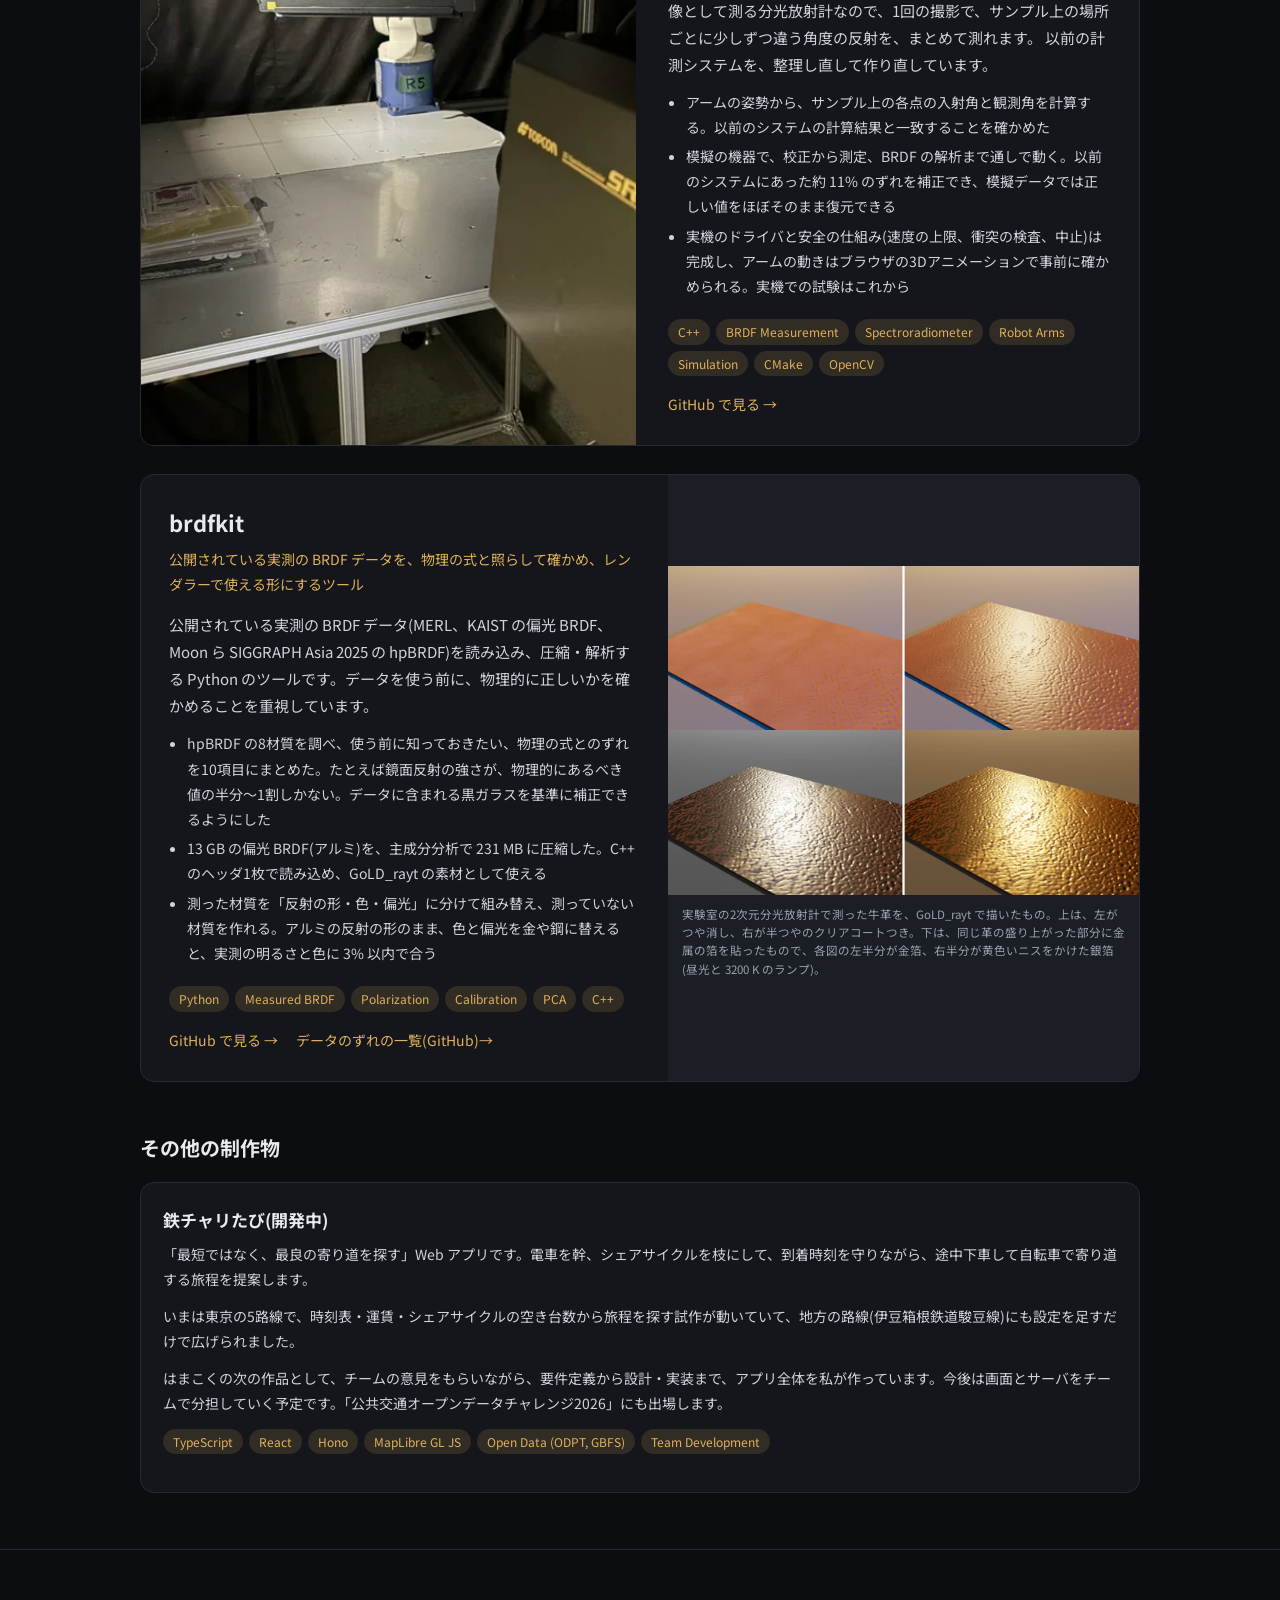
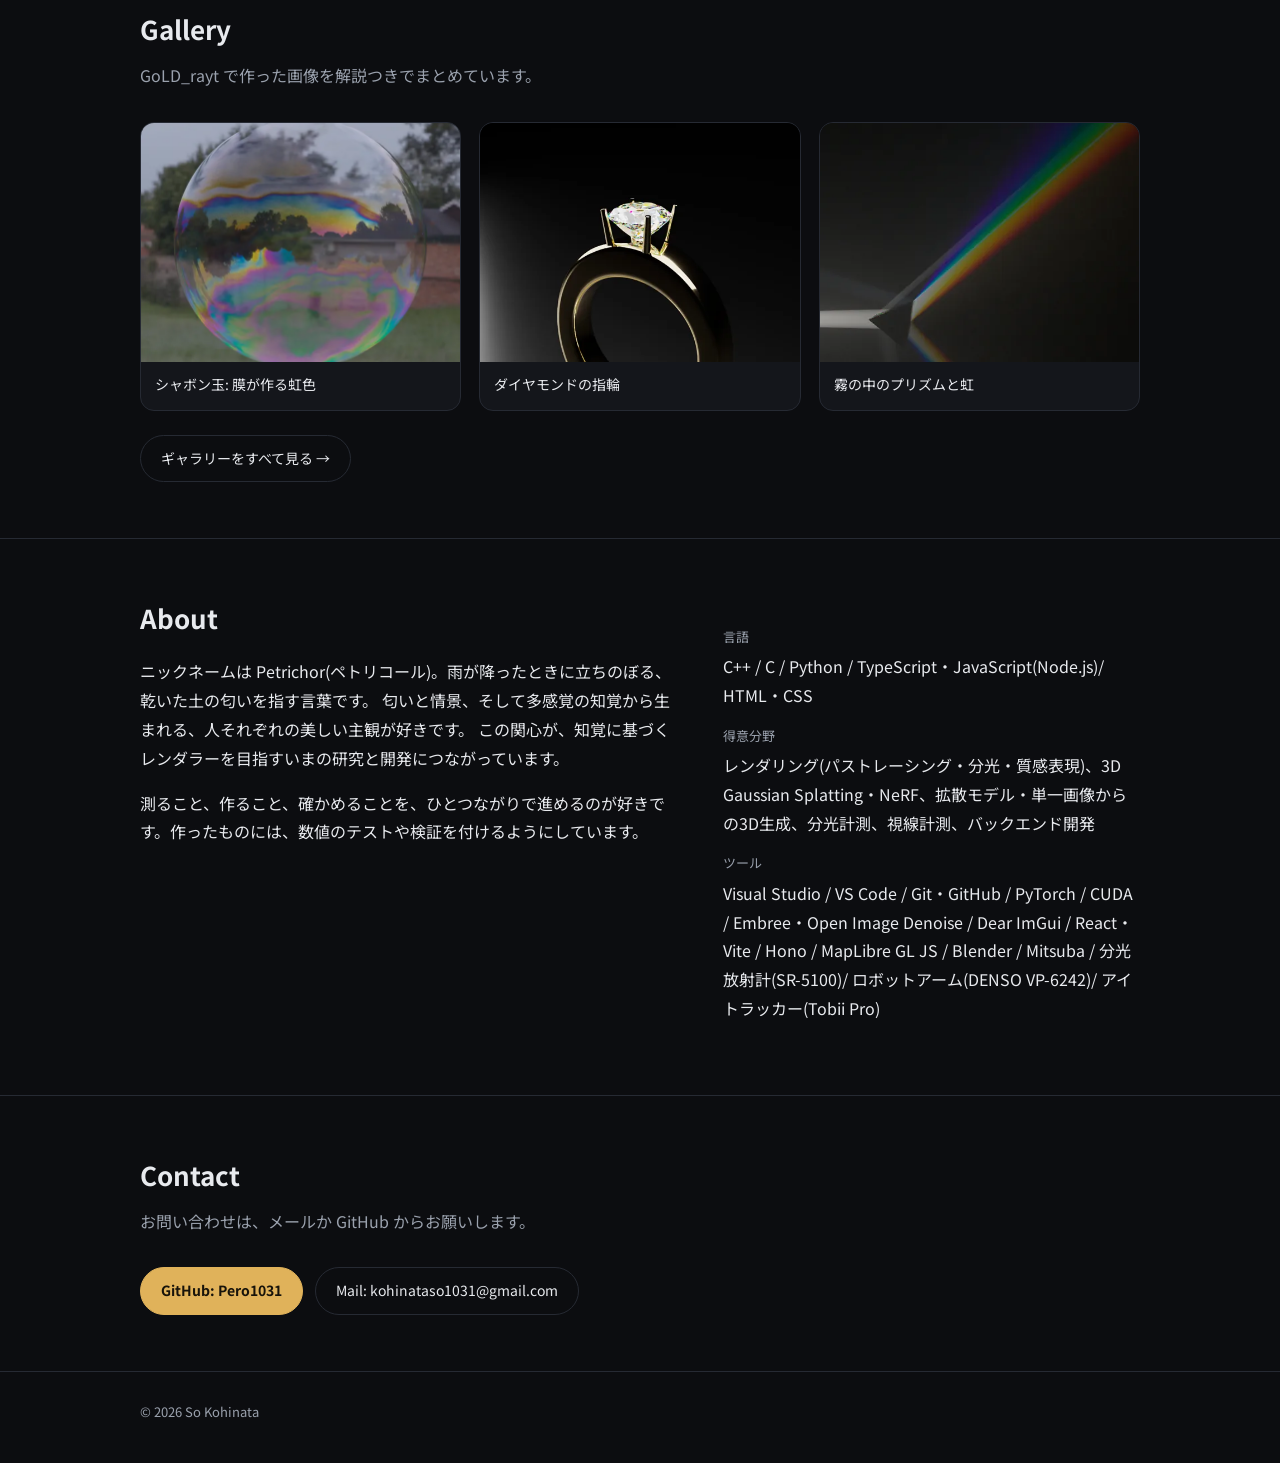
==== commit 64219c98: "GoLD_rayt card: GPU kernel (CUDA, OptiX) bit-identical to the CPU, converging to the engine (ja/en) " ====
--- a/index.html
+++ b/index.html
@@ -129,8 +129,9 @@
             <li>写真のようにホワイトバランスをかけると、ろうそくの光の下では違いが約4倍に広がり、どの画面でもはっきり見える</li>
             <li>カメラも再現: 特許の設計どおりのレンズ、露出、センサーのノイズ、RAW の書き出し。RAW は一般的な現像ソフトで現像しても、色が 1% 以内で一致する</li>
             <li>Mitsuba 3 と 23 シーンで突き合わせ、ノイズの範囲で一致(途中で見つけたバグも修正)。材質は金属・ガラス・肌・髪から、実測の BRDF、蛍光、金属塗装のきらめき(2025 年の論文を実装)まで</li>
-          </ul>
-          <div class="tags"><span class="tag">C++</span><span class="tag">Path Tracing</span><span class="tag">Spectral Rendering</span><span class="tag">Color Science</span><span class="tag">Camera Simulation</span><span class="tag">Embree</span><span class="tag">Open Image Denoise</span></div>
+            <li>GPU でも動かし始めた(CUDA・OptiX)。CPU と GPU が同じコードをコンパイルし、同じ場面を描くと2つの絵がビット単位で一致し、CPU 版の本体の絵にも収束することを確かめた。対応はまだ拡散面と面光源だけで、機能を1つずつ移している</li>
+          </ul>
+          <div class="tags"><span class="tag">C++</span><span class="tag">Path Tracing</span><span class="tag">Spectral Rendering</span><span class="tag">Color Science</span><span class="tag">Camera Simulation</span><span class="tag">Embree</span><span class="tag">Open Image Denoise</span><span class="tag">CUDA</span><span class="tag">OptiX</span></div>
           <div class="links">
             <a href="gallery.html">ギャラリーを見る →</a>
             <a href="https://github.com/Pero1031/GoLD_ray" target="_blank" rel="noopener">GitHub で見る →</a>
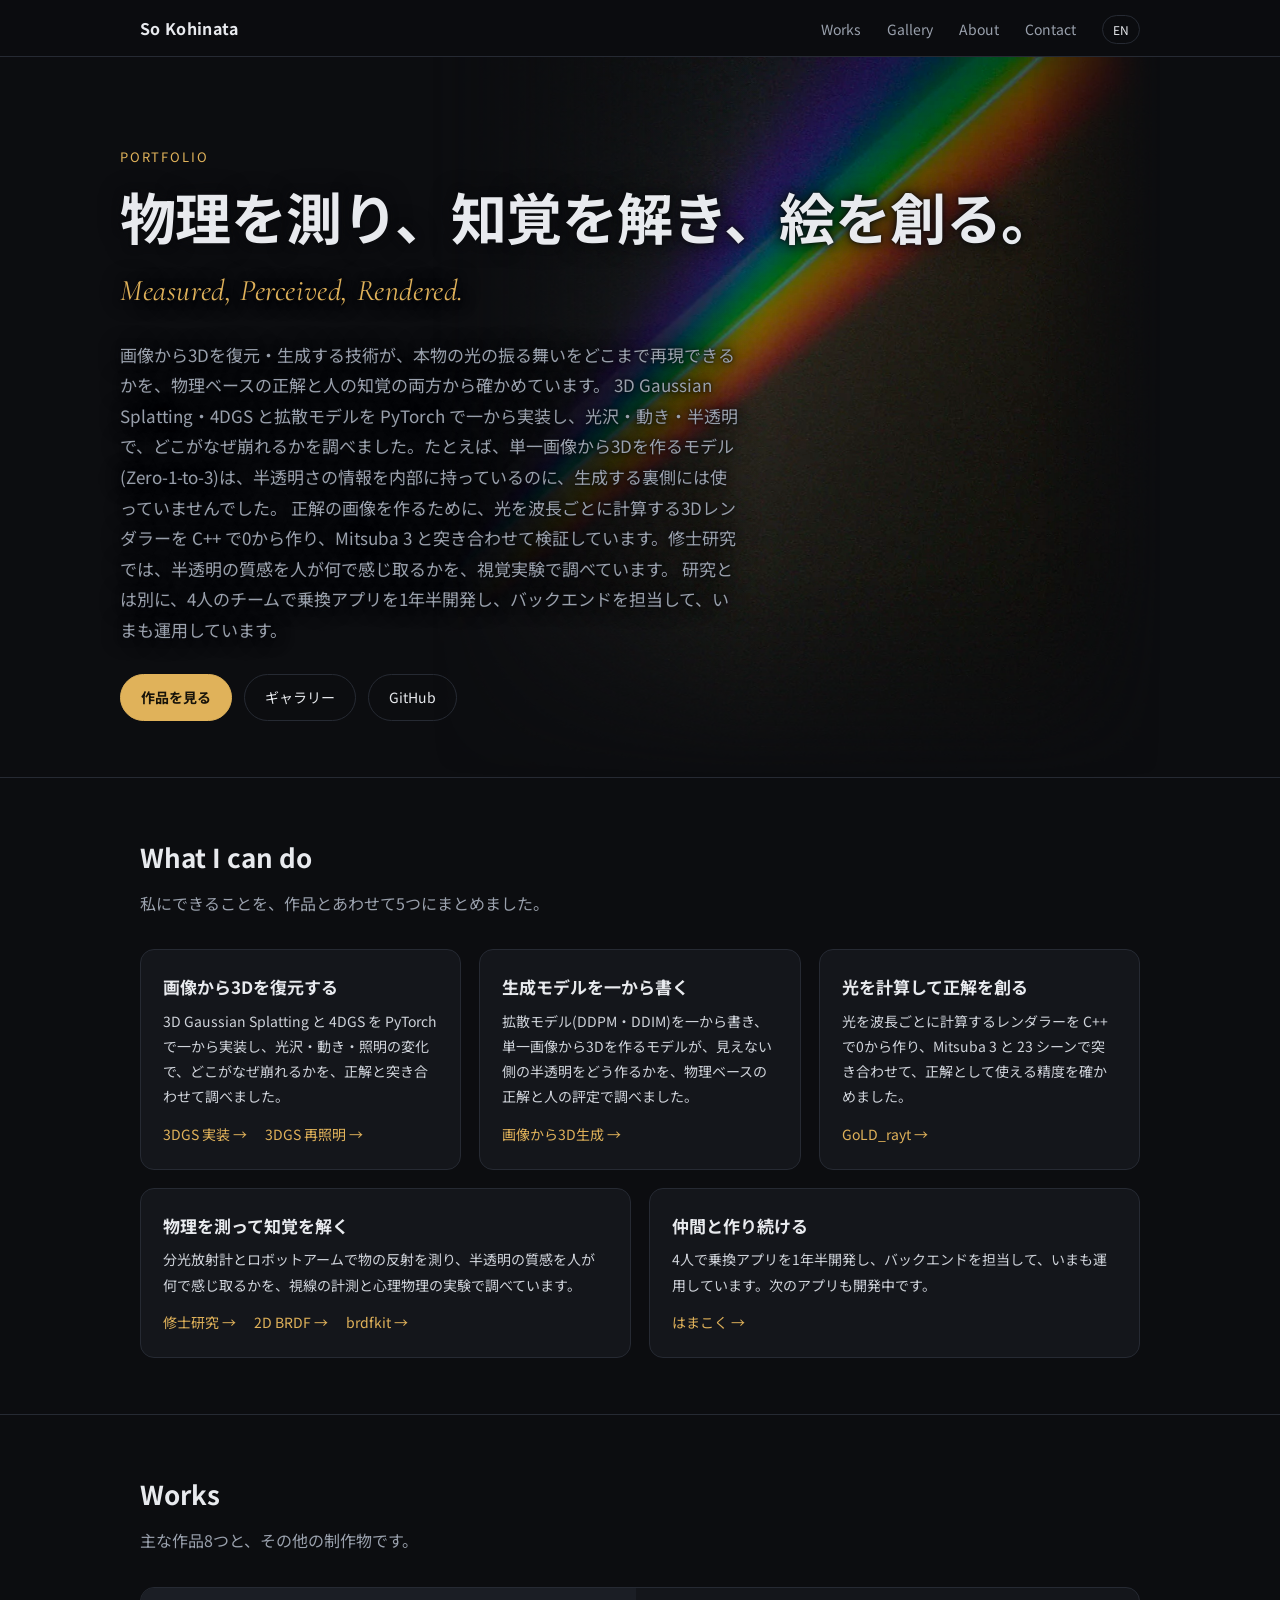
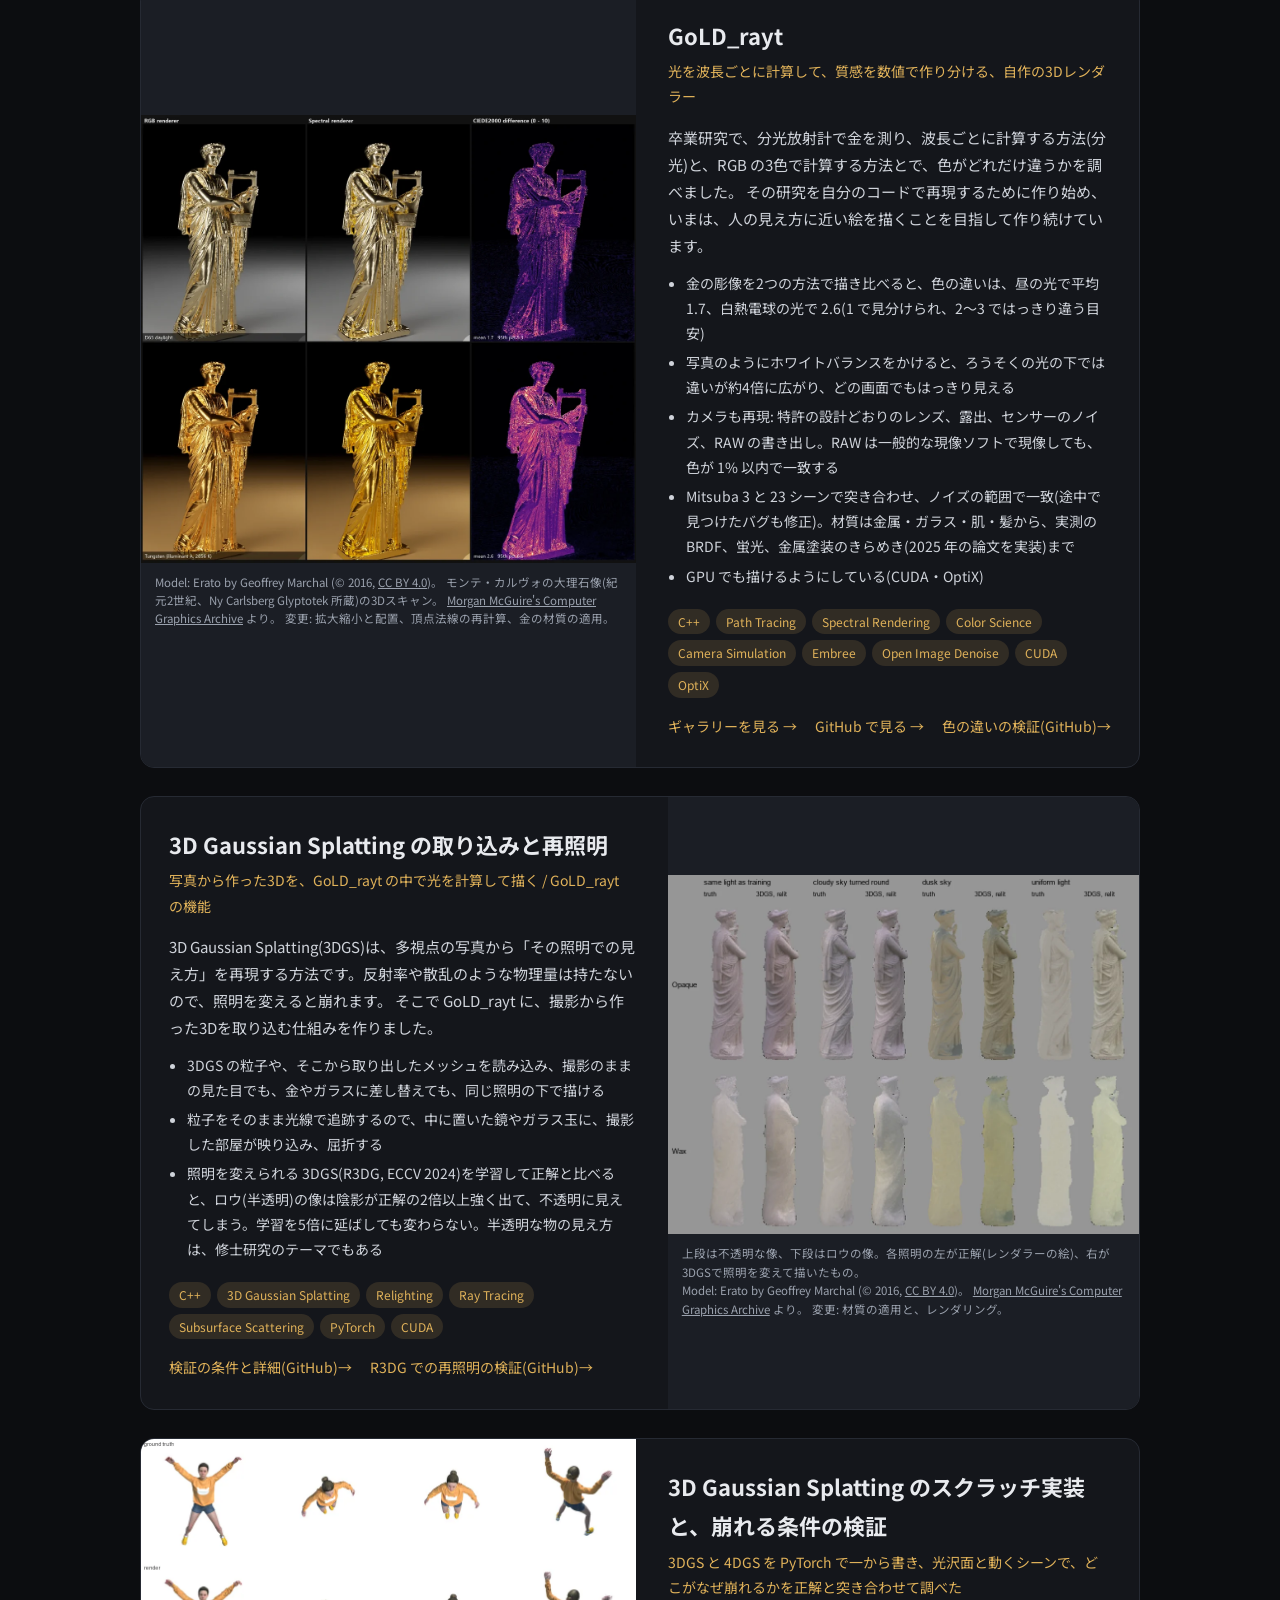
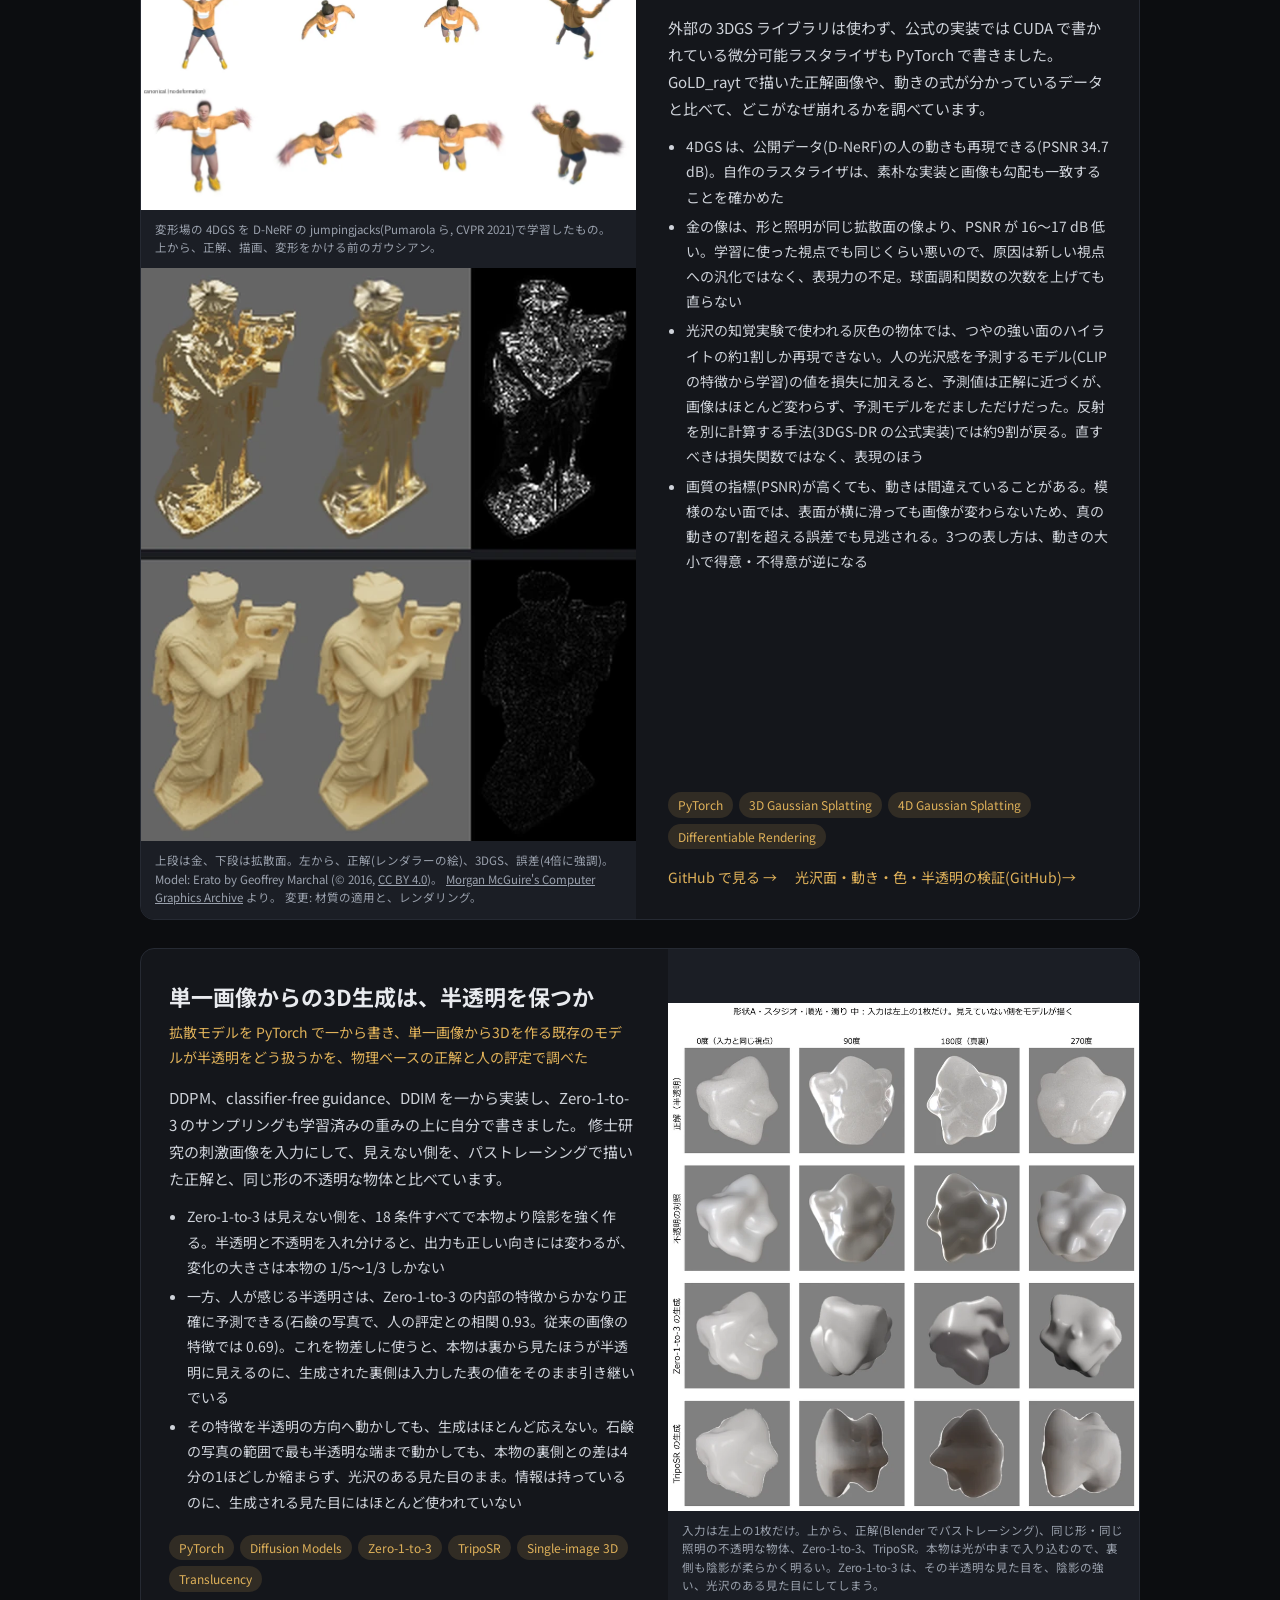
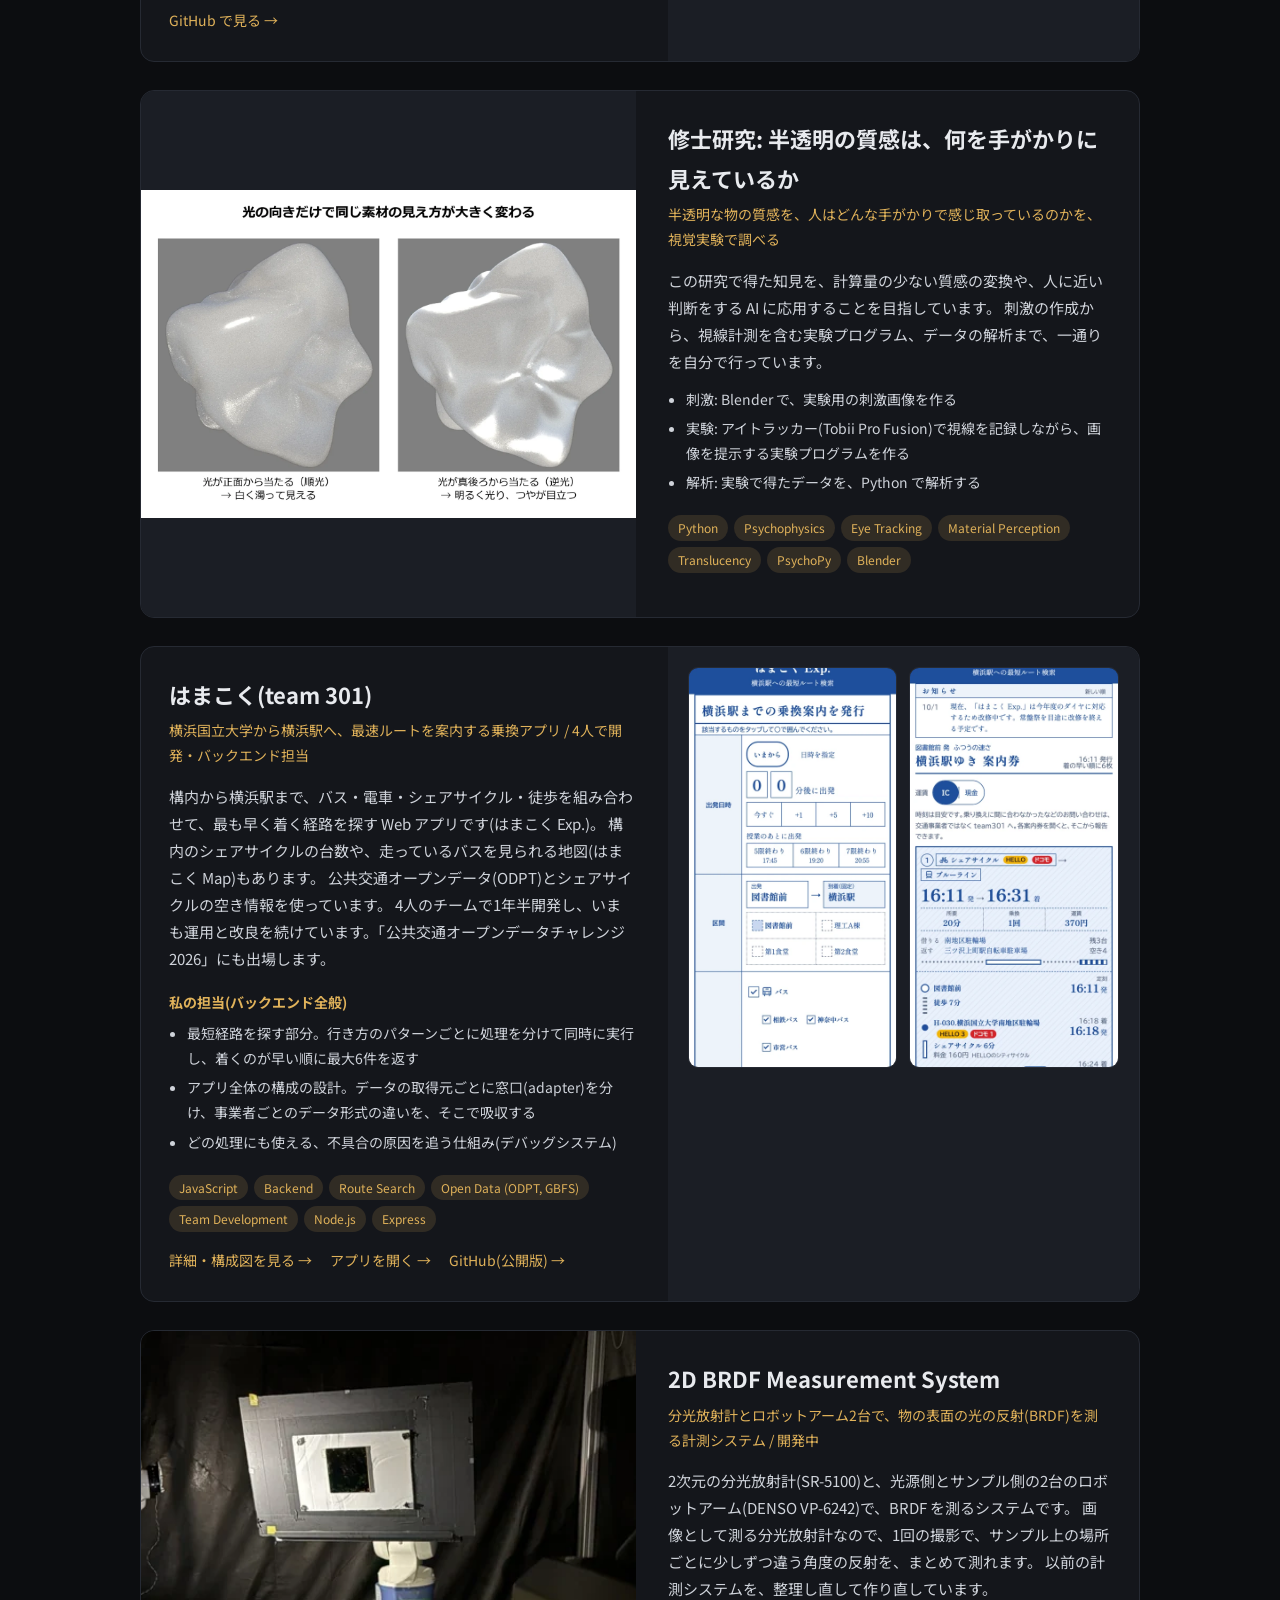
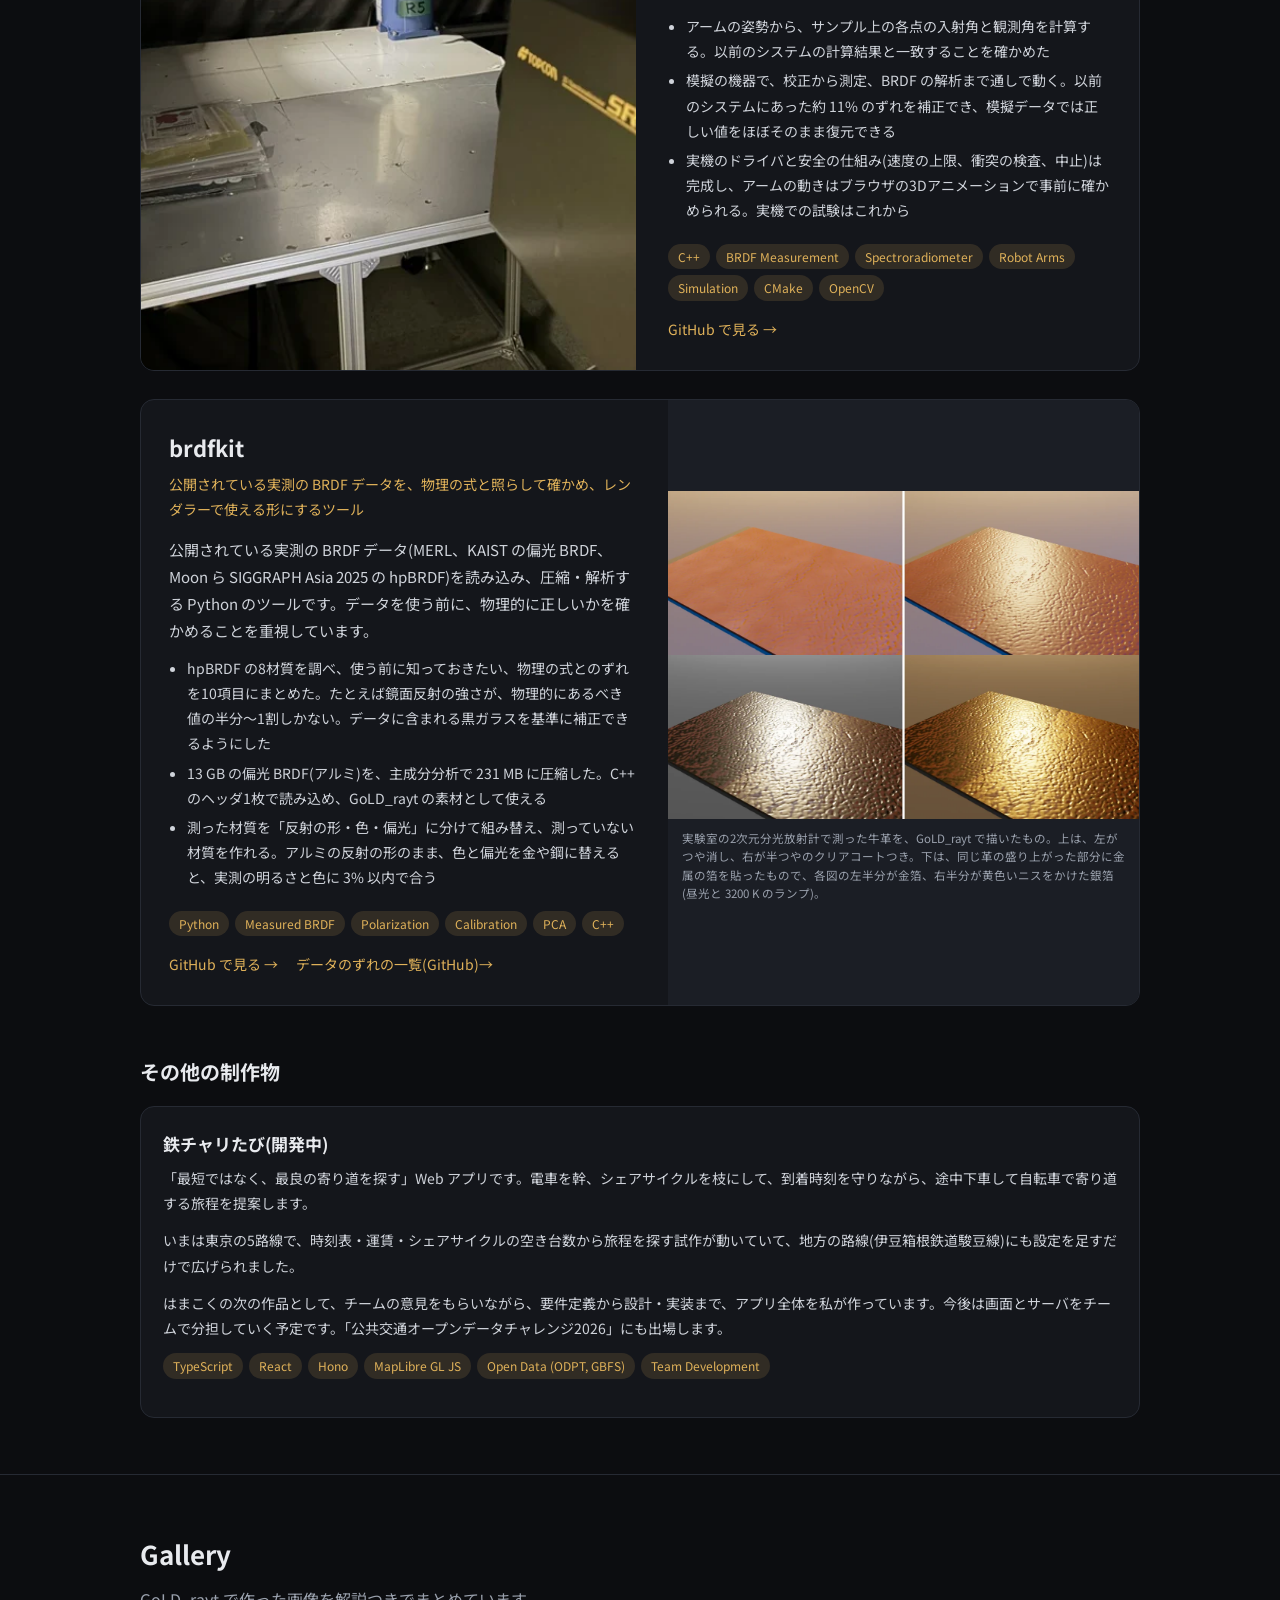
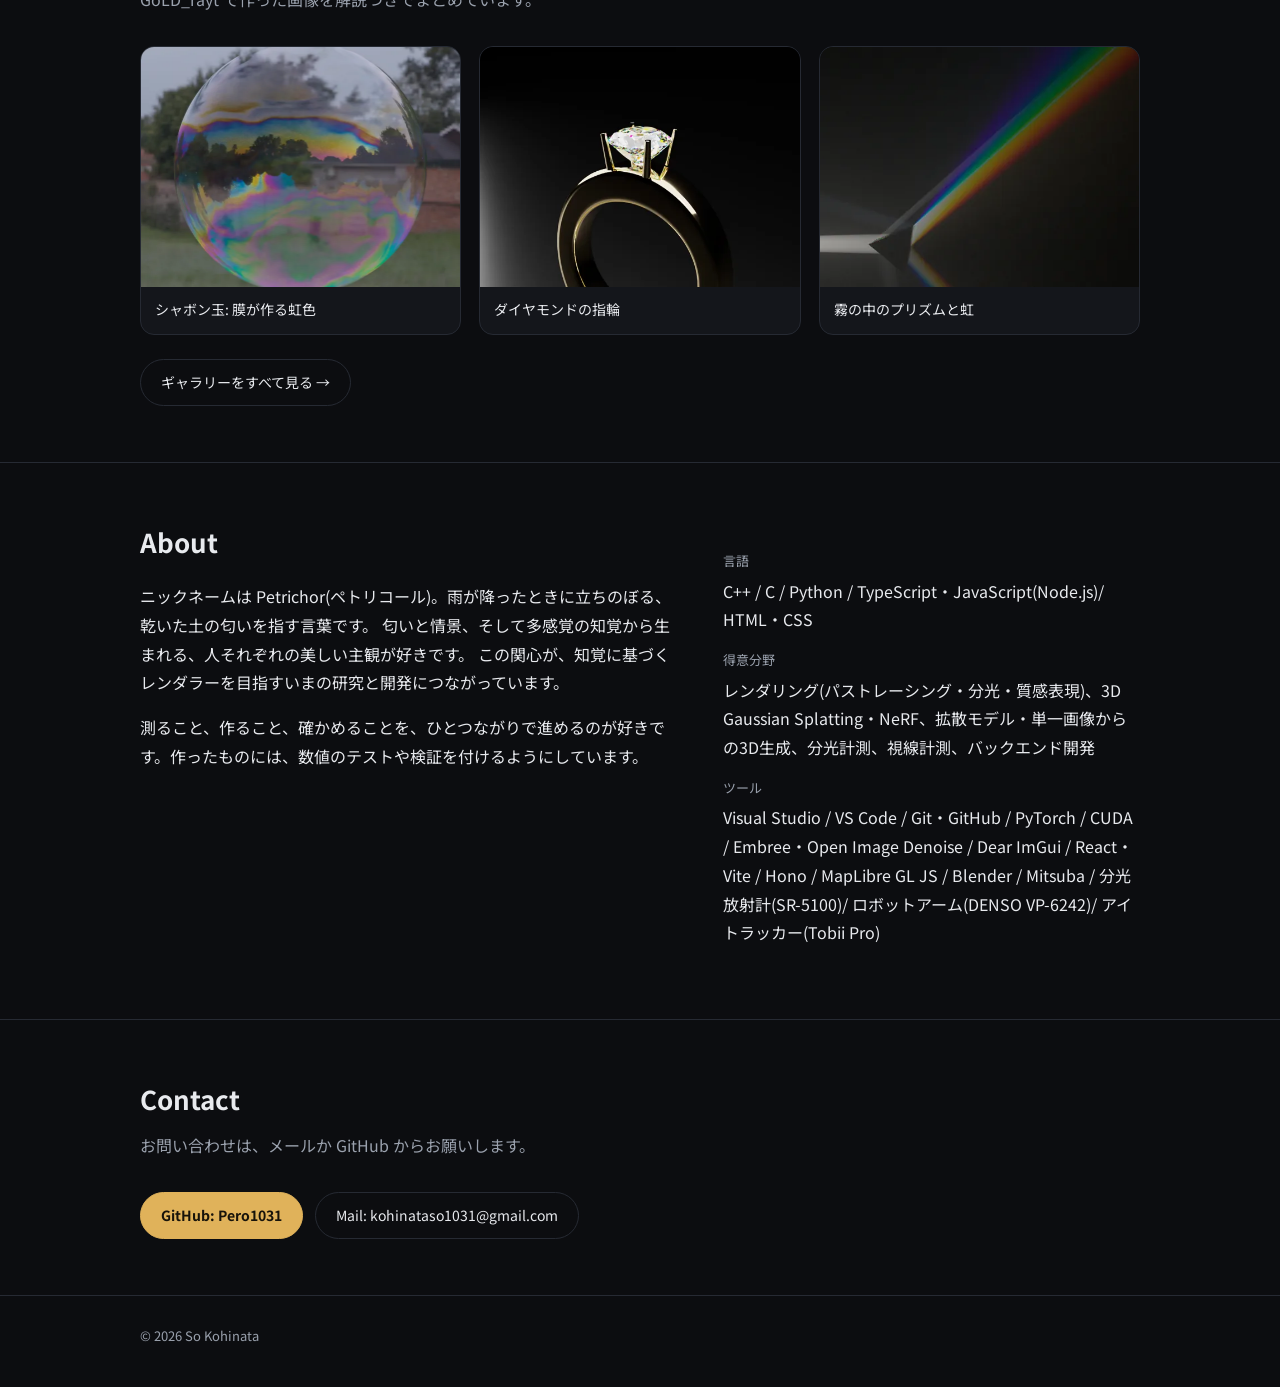
==== commit cb288941: "GoLD_rayt card: GPU in one line (ja/en) Co-Authored-By: Claude Opus 5.5 <noreply@anthropic.com>" ====
--- a/index.html
+++ b/index.html
@@ -129,7 +129,7 @@
             <li>写真のようにホワイトバランスをかけると、ろうそくの光の下では違いが約4倍に広がり、どの画面でもはっきり見える</li>
             <li>カメラも再現: 特許の設計どおりのレンズ、露出、センサーのノイズ、RAW の書き出し。RAW は一般的な現像ソフトで現像しても、色が 1% 以内で一致する</li>
             <li>Mitsuba 3 と 23 シーンで突き合わせ、ノイズの範囲で一致(途中で見つけたバグも修正)。材質は金属・ガラス・肌・髪から、実測の BRDF、蛍光、金属塗装のきらめき(2025 年の論文を実装)まで</li>
-            <li>GPU でも動かし始めた(CUDA・OptiX)。CPU と GPU が同じコードをコンパイルし、同じ場面を描くと2つの絵がビット単位で一致し、CPU 版の本体の絵にも収束することを確かめた。対応はまだ拡散面と面光源だけで、機能を1つずつ移している</li>
+            <li>GPU でも描けるようにしている(CUDA・OptiX)</li>
           </ul>
           <div class="tags"><span class="tag">C++</span><span class="tag">Path Tracing</span><span class="tag">Spectral Rendering</span><span class="tag">Color Science</span><span class="tag">Camera Simulation</span><span class="tag">Embree</span><span class="tag">Open Image Denoise</span><span class="tag">CUDA</span><span class="tag">OptiX</span></div>
           <div class="links">
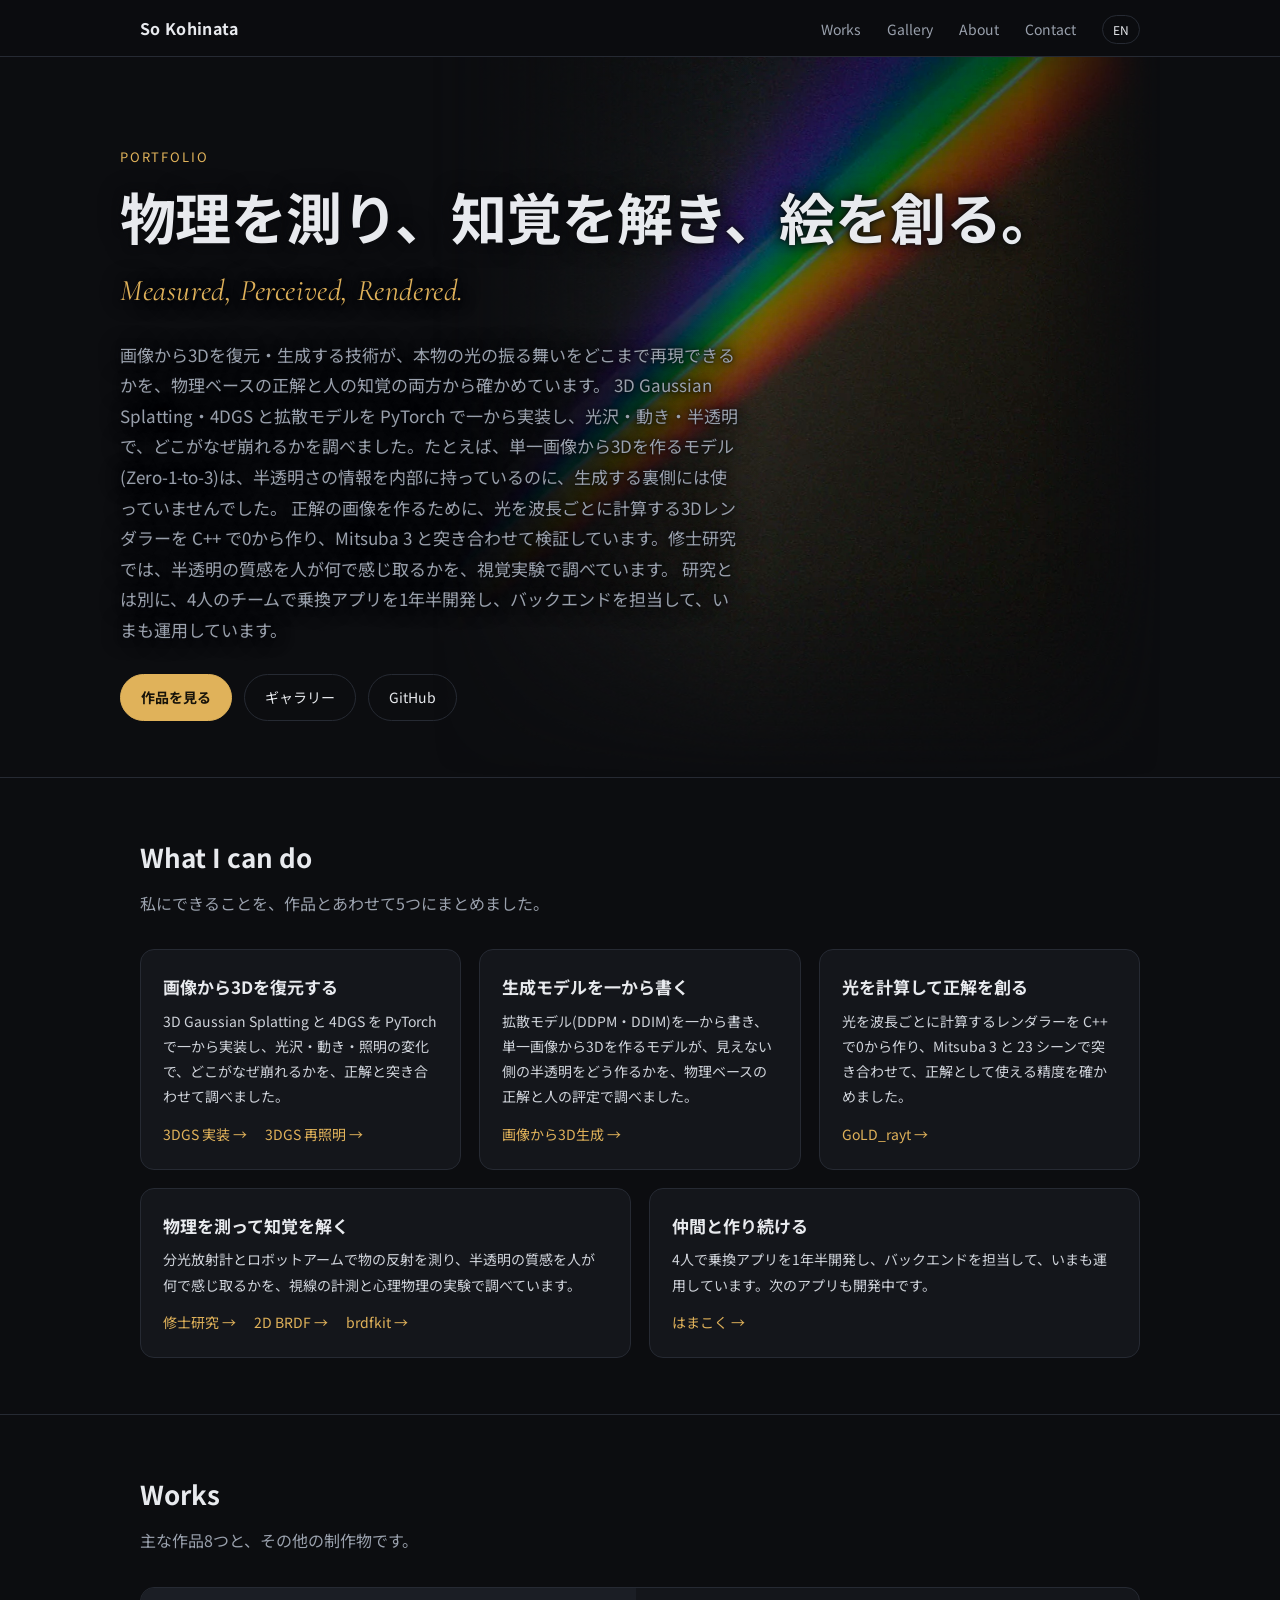
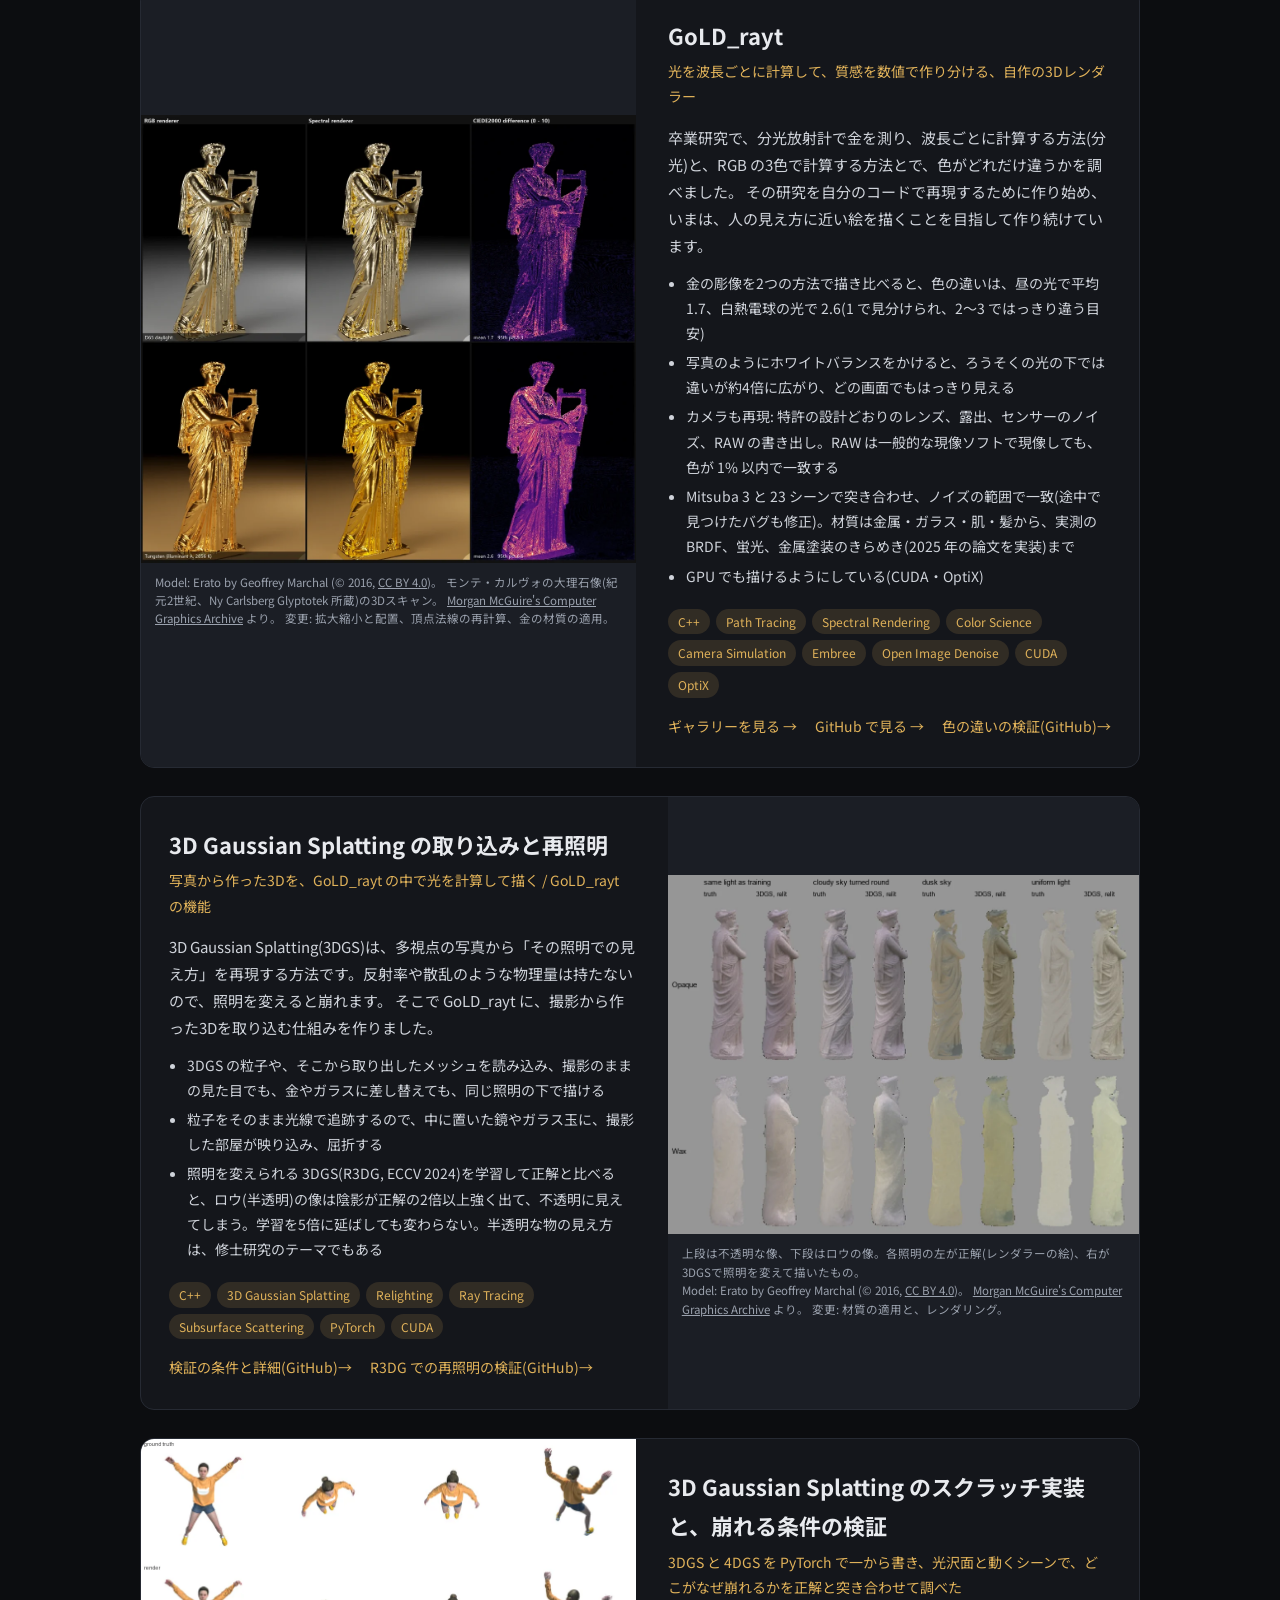
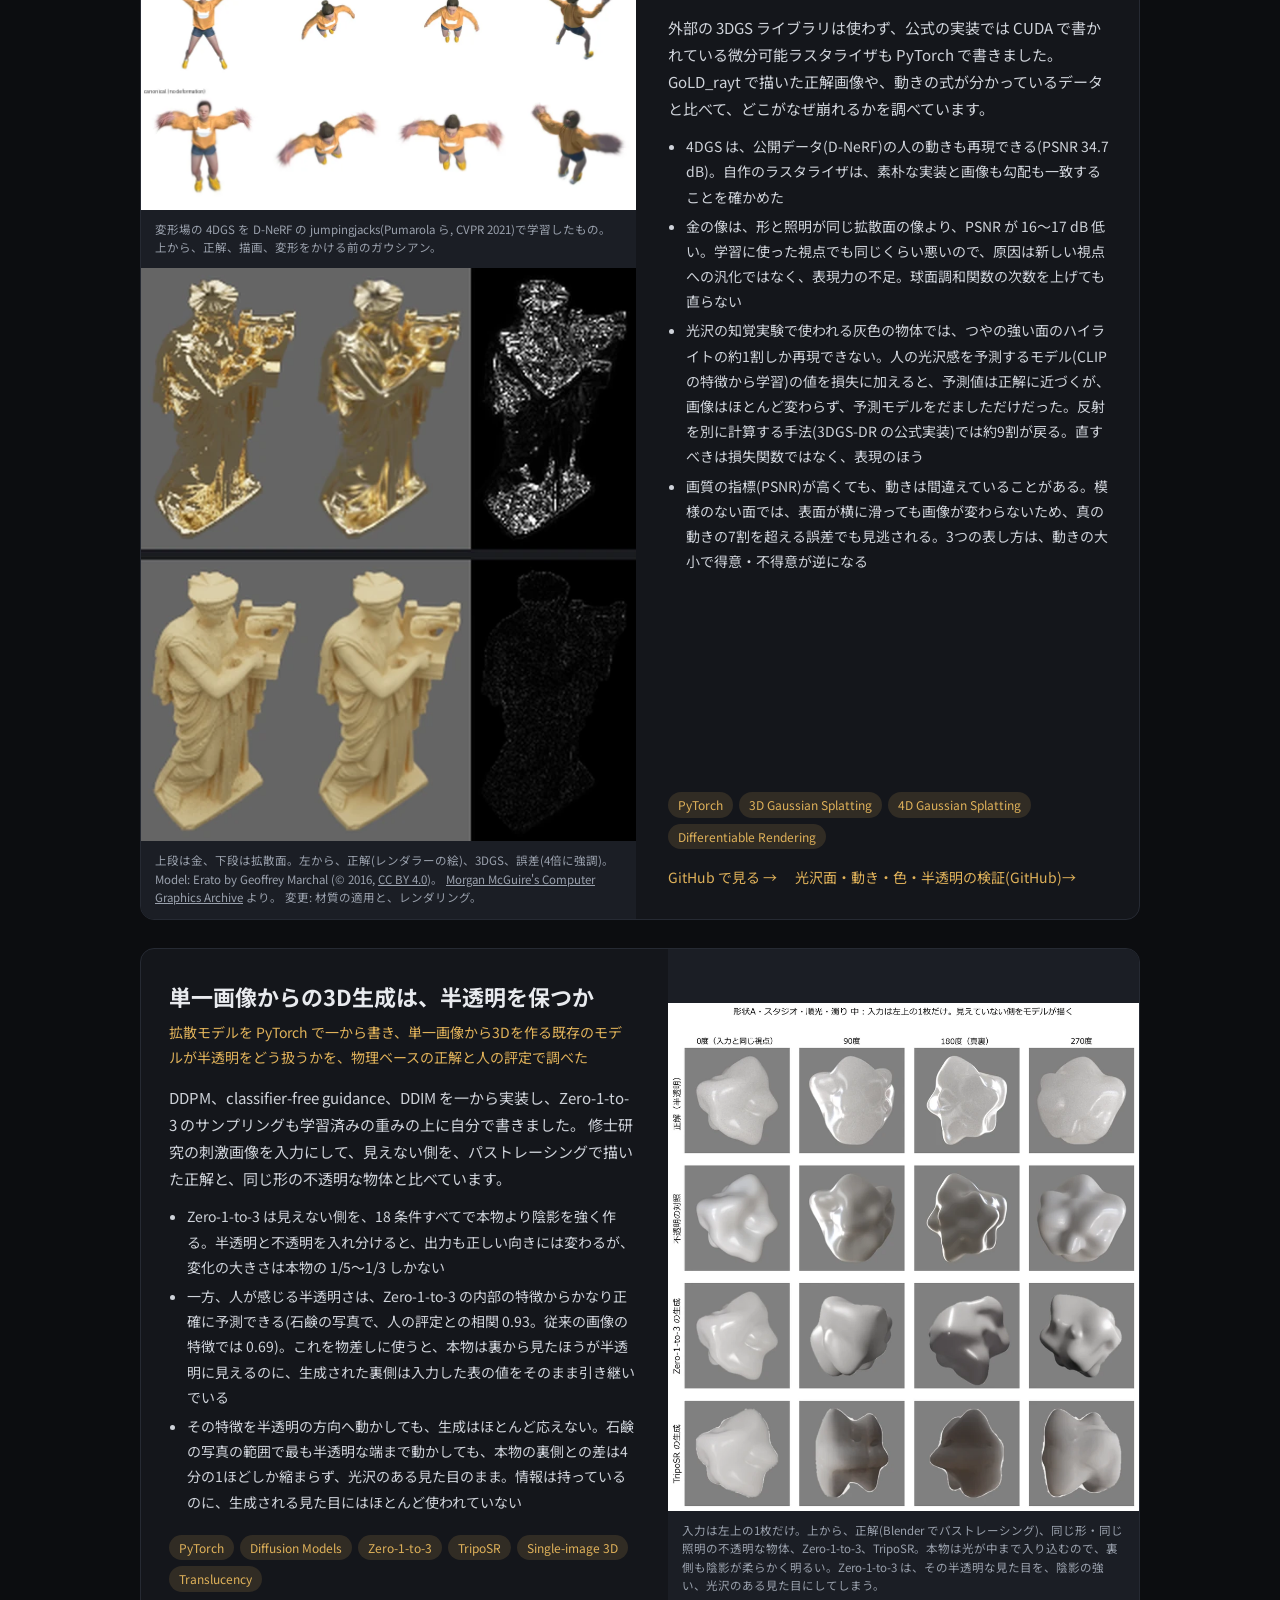
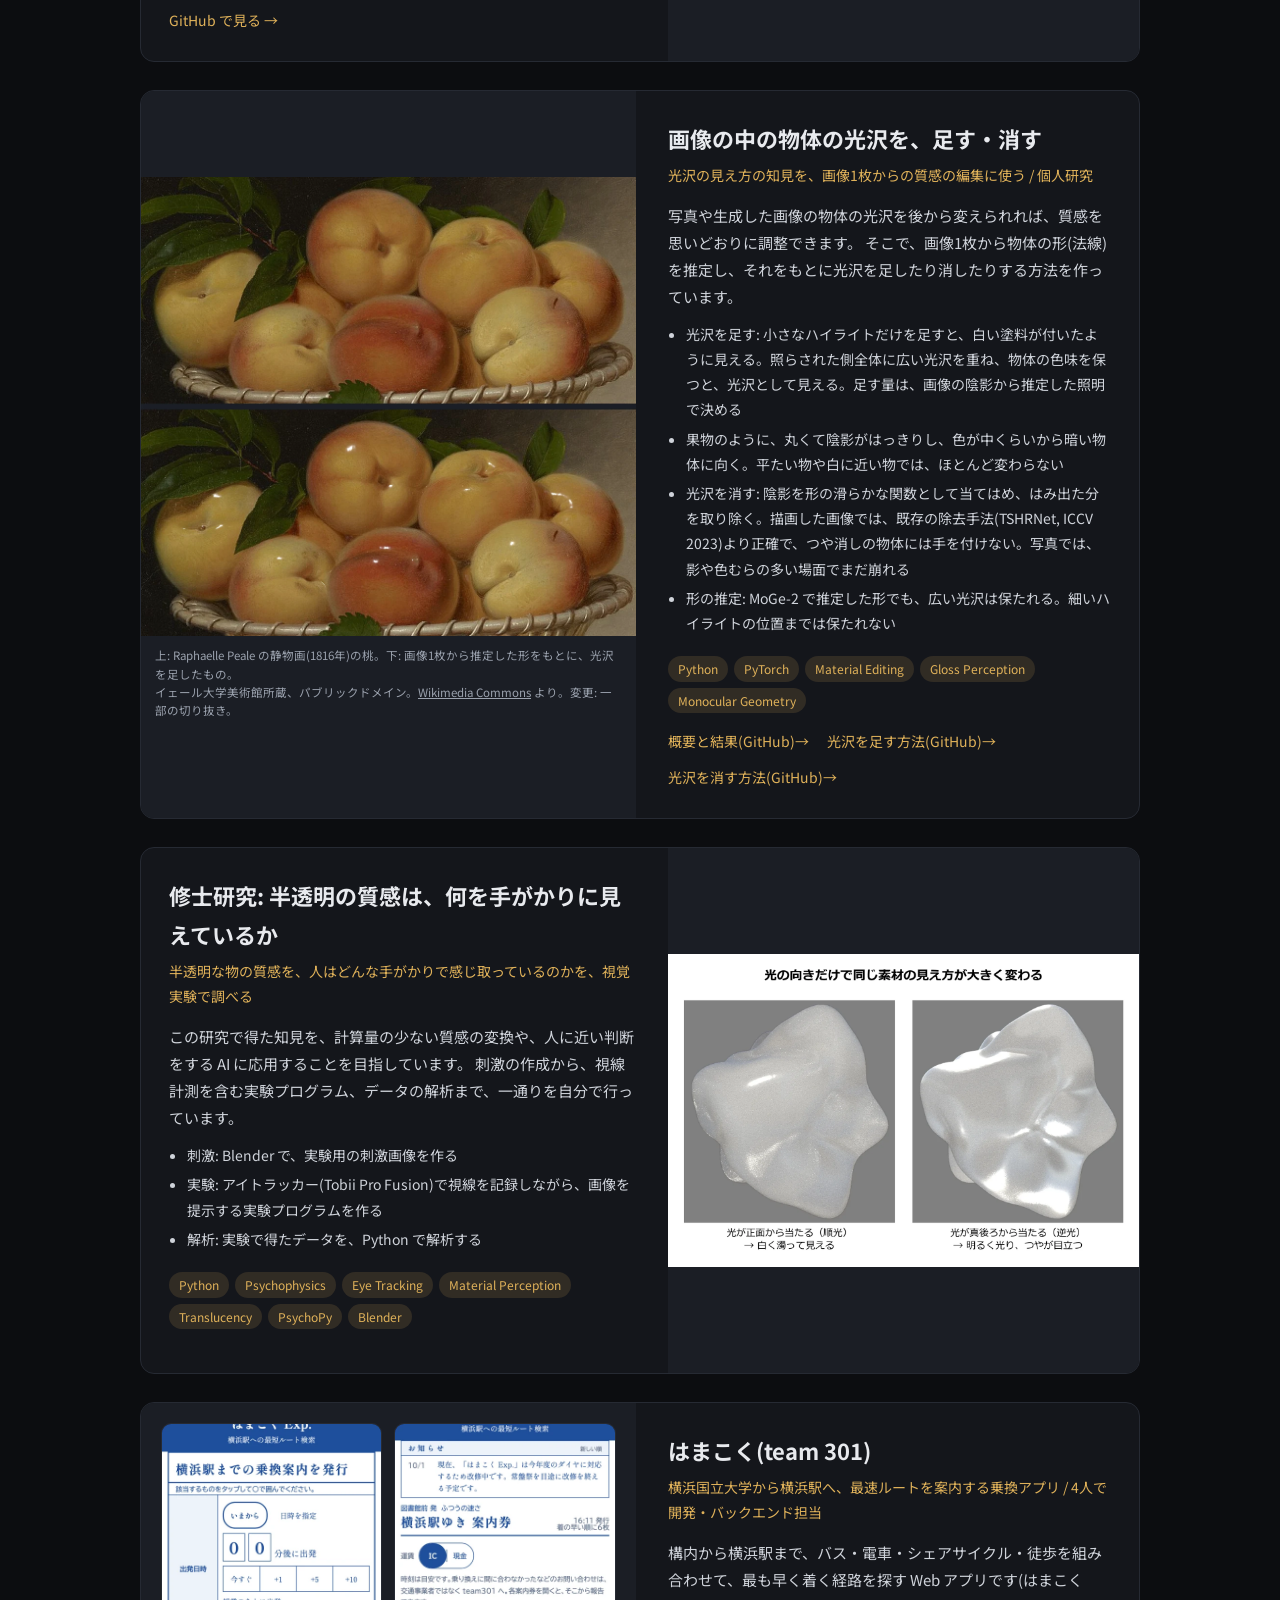
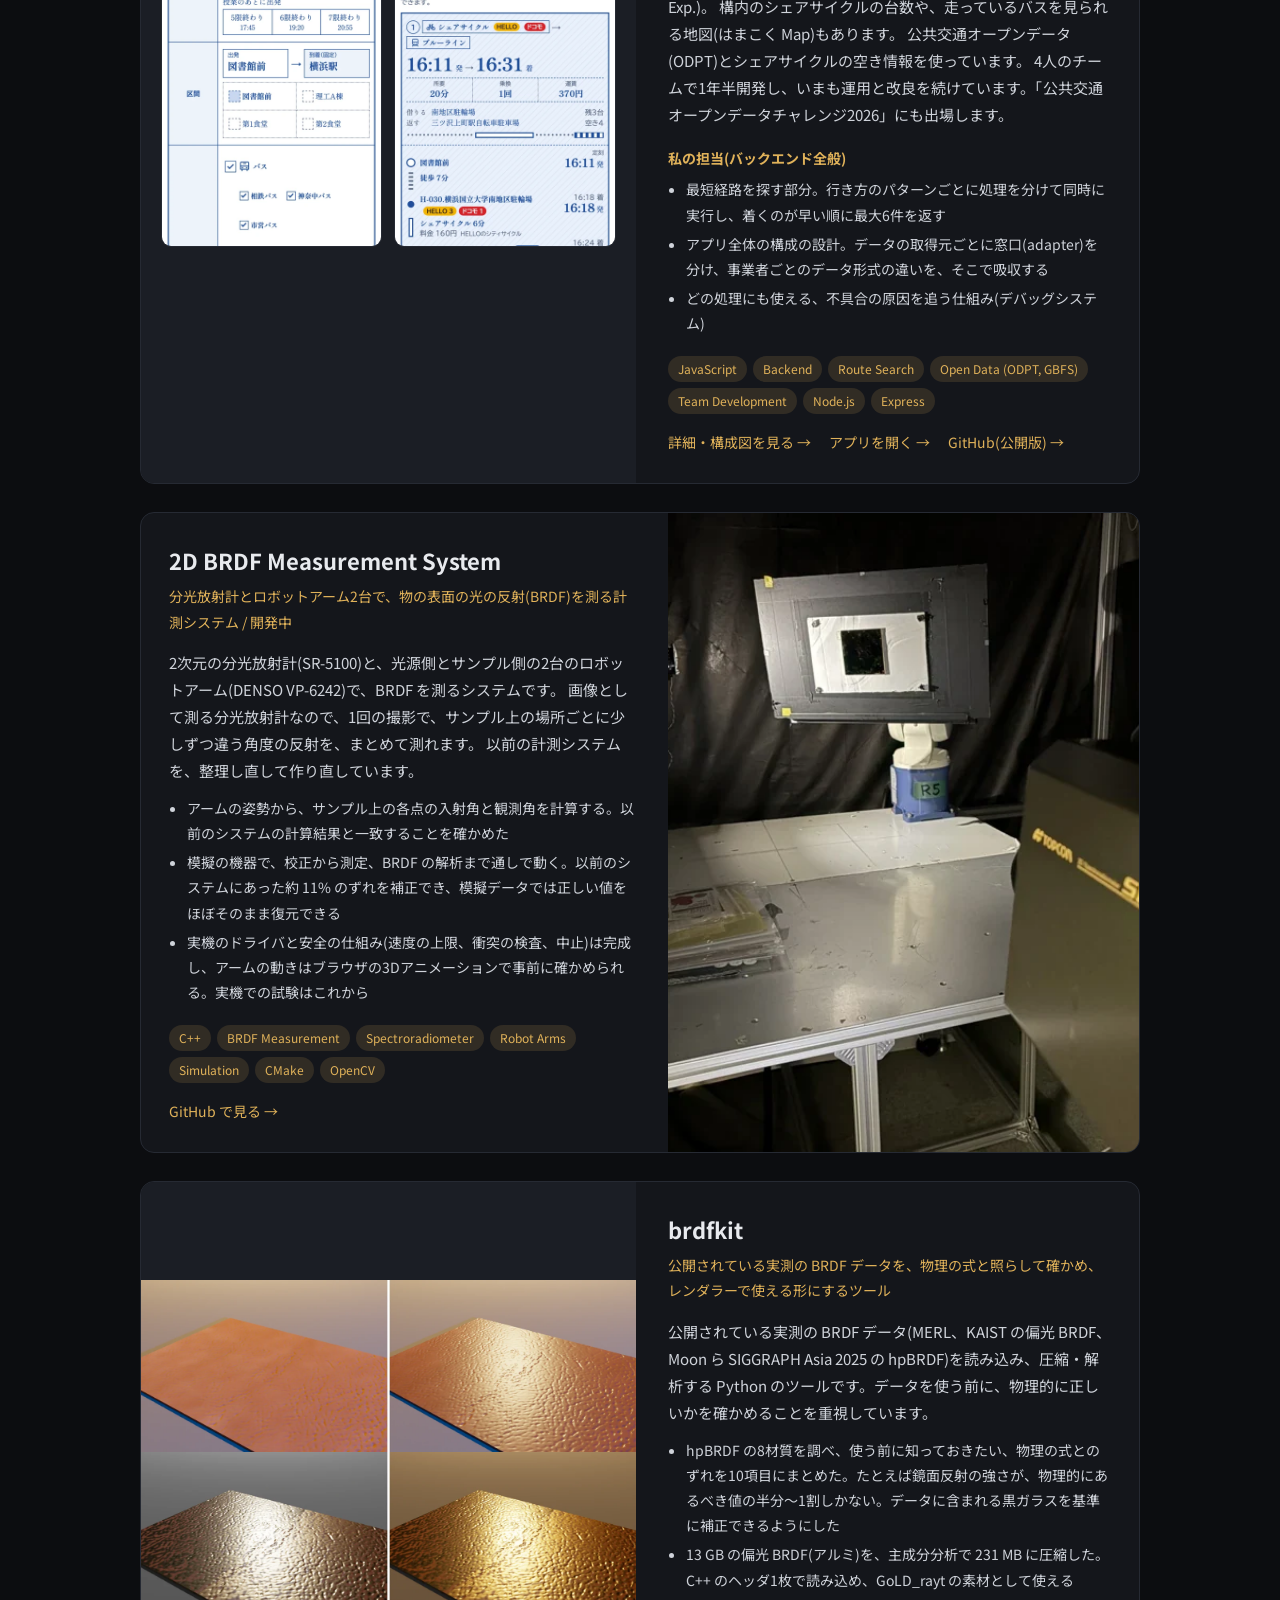
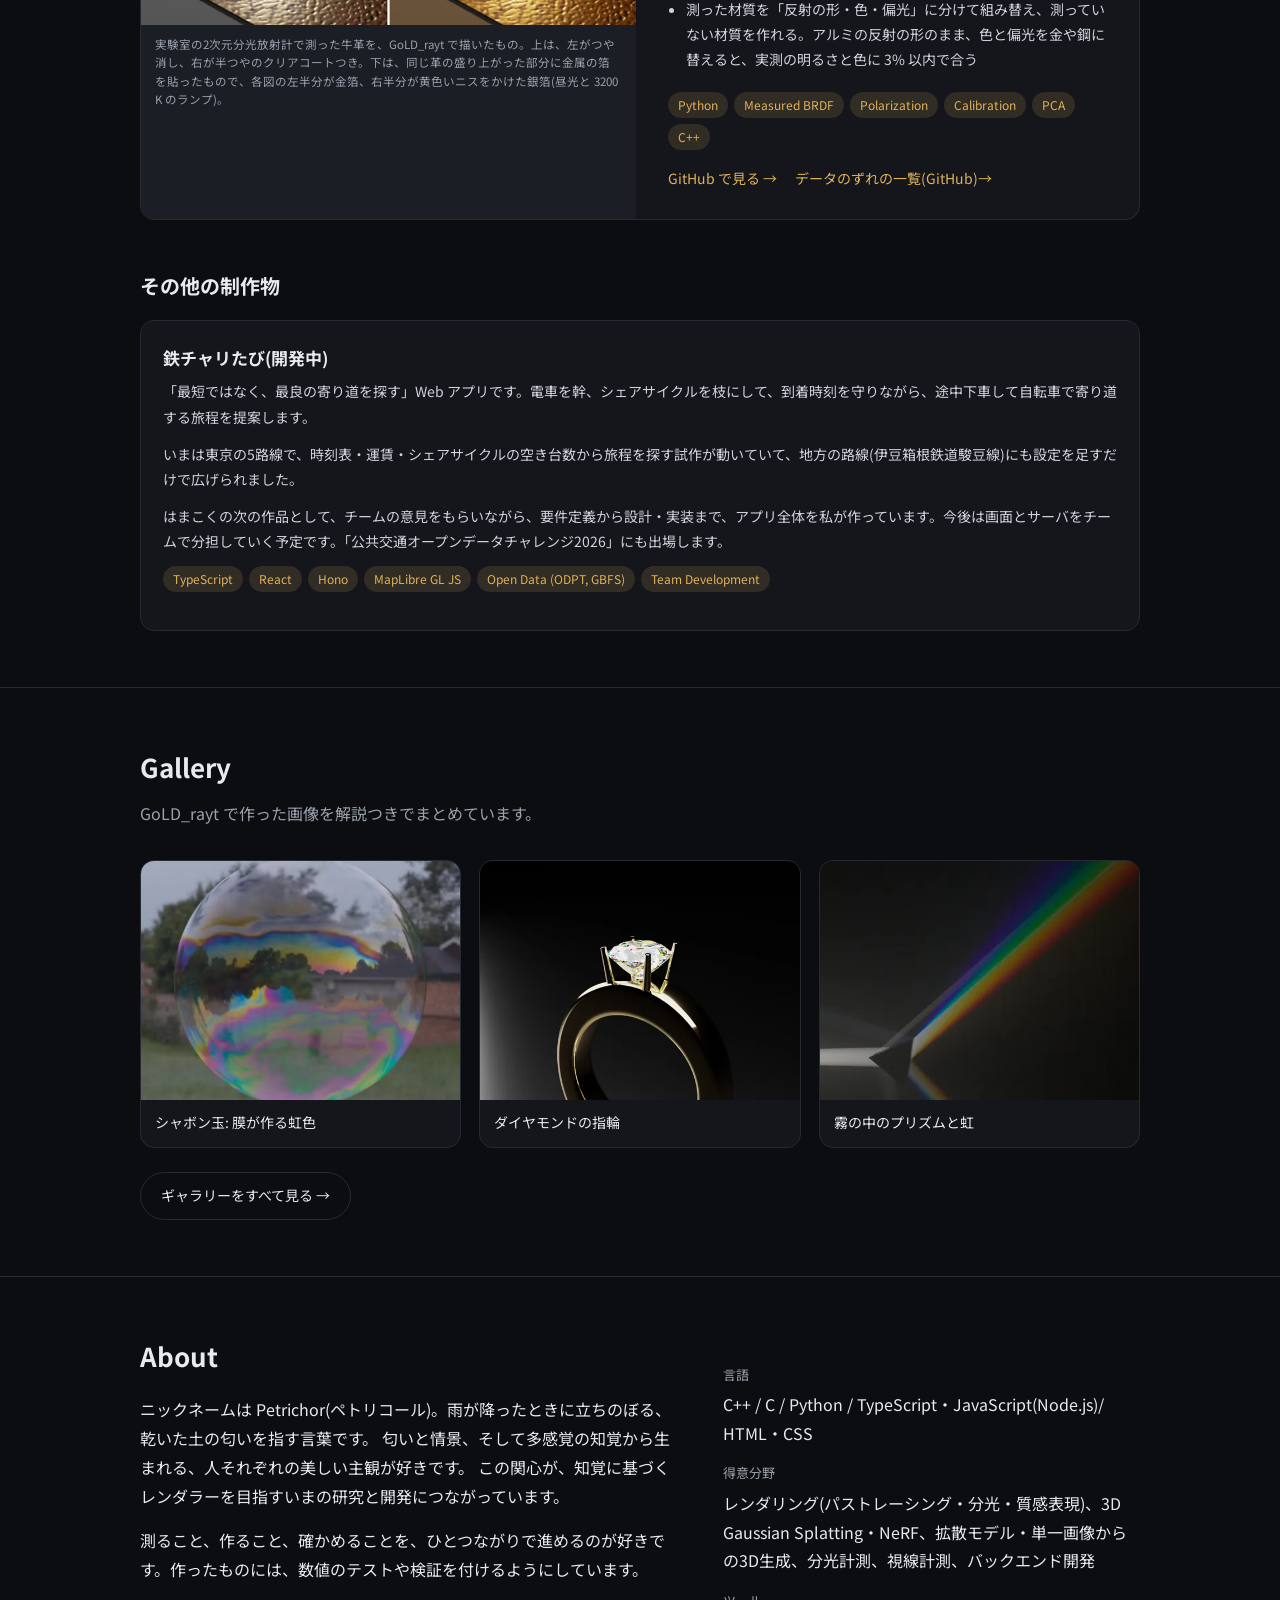
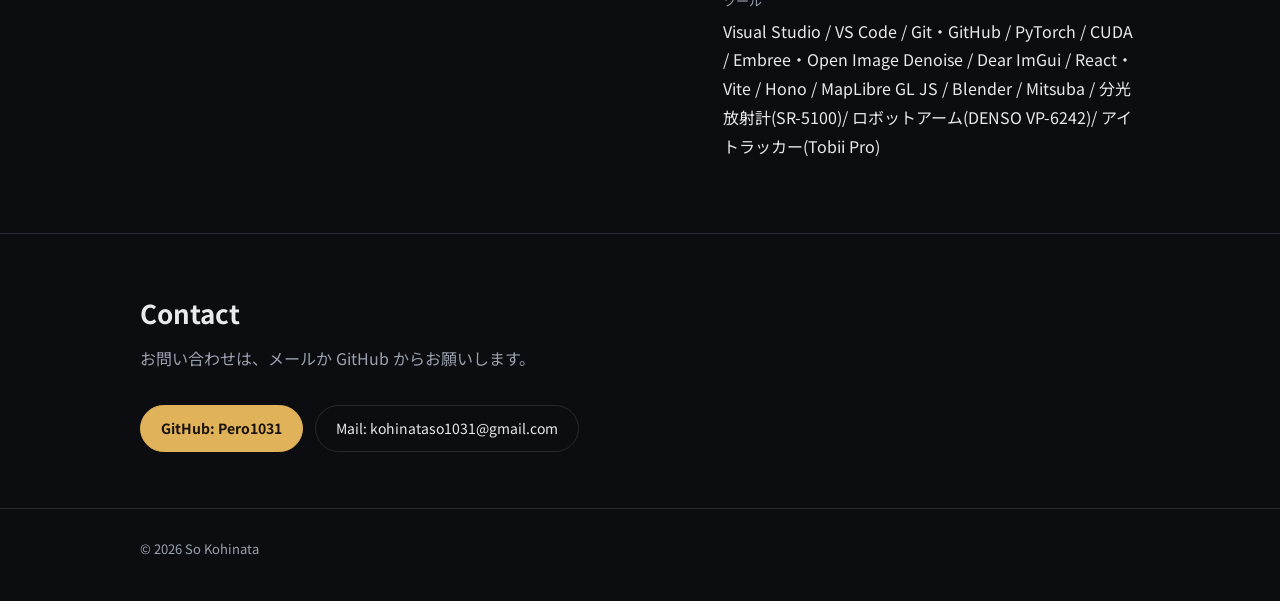
==== commit d345bcd0: "Add gloss editing card (gloss-perception-lab) Co-Authored-By: Claude Opus 5.5 <noreply@anthropic.com" ====
--- a/index.html
+++ b/index.html
@@ -232,8 +232,37 @@
         </div>
       </article>
 
+      <!-- gloss-perception-lab -->
+      <article class="work" id="work-gloss">
+        <div class="media">
+          <img class="contain" src="assets/gloss-peaches.webp" width="1008" height="936" alt="静物画の桃の2枚の図。上は元の絵で、つやのない桃。下は光沢を足したもので、どの桃も照らされた左上にハイライトが乗っている" loading="lazy">
+          <p class="credit">上: Raphaelle Peale の静物画(1816年)の桃。下: 画像1枚から推定した形をもとに、光沢を足したもの。<br>
+            イェール大学美術館所蔵、パブリックドメイン。<a href="https://commons.wikimedia.org/wiki/File:Still_Life_Basket_of_Peaches_by_Raphaelle_Peale_1816.jpeg" target="_blank" rel="noopener">Wikimedia Commons</a> より。変更: 一部の切り抜き。</p>
+        </div>
+        <div class="body">
+          <h3>画像の中の物体の光沢を、足す・消す</h3>
+          <p class="tagline">光沢の見え方の知見を、画像1枚からの質感の編集に使う / 個人研究</p>
+          <p>
+            写真や生成した画像の物体の光沢を後から変えられれば、質感を思いどおりに調整できます。
+            そこで、画像1枚から物体の形(法線)を推定し、それをもとに光沢を足したり消したりする方法を作っています。
+          </p>
+          <ul>
+            <li>光沢を足す: 小さなハイライトだけを足すと、白い塗料が付いたように見える。照らされた側全体に広い光沢を重ね、物体の色味を保つと、光沢として見える。足す量は、画像の陰影から推定した照明で決める</li>
+            <li>果物のように、丸くて陰影がはっきりし、色が中くらいから暗い物体に向く。平たい物や白に近い物では、ほとんど変わらない</li>
+            <li>光沢を消す: 陰影を形の滑らかな関数として当てはめ、はみ出た分を取り除く。描画した画像では、既存の除去手法(TSHRNet, ICCV 2023)より正確で、つや消しの物体には手を付けない。写真では、影や色むらの多い場面でまだ崩れる</li>
+            <li>形の推定: MoGe-2 で推定した形でも、広い光沢は保たれる。細いハイライトの位置までは保たれない</li>
+          </ul>
+          <div class="tags"><span class="tag">Python</span><span class="tag">PyTorch</span><span class="tag">Material Editing</span><span class="tag">Gloss Perception</span><span class="tag">Monocular Geometry</span></div>
+          <div class="links">
+            <a href="https://github.com/Pero1031/gloss-perception-lab" target="_blank" rel="noopener">概要と結果(GitHub)→</a>
+            <a href="https://github.com/Pero1031/gloss-perception-lab/blob/main/docs/GLOSS_SYNTHESIS.md" target="_blank" rel="noopener">光沢を足す方法(GitHub)→</a>
+            <a href="https://github.com/Pero1031/gloss-perception-lab/blob/main/docs/GLOSS_SUPPRESSION.md" target="_blank" rel="noopener">光沢を消す方法(GitHub)→</a>
+          </div>
+        </div>
+      </article>
+
       <!-- 修士研究 -->
-      <article class="work" id="work-thesis">
+      <article class="work flip" id="work-thesis">
         <div class="media">
           <img class="contain" src="assets/research-light-ja.webp" width="1400" height="929" alt="同じ素材の物体を、正面からの光と真後ろからの光で描いた2枚の図。正面からでは白く濁って見え、真後ろからでは明るく光ってつやが目立つ" loading="lazy">
         </div>
@@ -254,7 +283,7 @@
       </article>
 
       <!-- 乗り換えアプリ -->
-      <article class="work flip" id="work-hamakoku">
+      <article class="work" id="work-hamakoku">
         <div class="media">
           <div class="shots">
             <img src="assets/hamakokuex-form.webp" width="468" height="900" alt="はまこく Exp. の検索前の画面(経路申込書)" loading="lazy">
@@ -286,7 +315,7 @@
       </article>
 
       <!-- 2D BRDF -->
-      <article class="work" id="work-brdf">
+      <article class="work flip" id="work-brdf">
         <div class="media">
           <img src="assets/brdf-system.webp" width="785" height="603" alt="暗室に並ぶ、光源側とサンプル側の2台のロボットアームと、手前の分光放射計(SR-5100)。サンプルは右のロボットアームが持っている" loading="lazy">
         </div>
@@ -311,7 +340,7 @@
       </article>
 
       <!-- brdfkit -->
-      <article class="work flip" id="work-brdfkit">
+      <article class="work" id="work-brdfkit">
         <div class="media">
           <img class="contain" src="assets/brdfkit-leather.webp" width="1240" height="432" alt="同じ牛革を、2通りで描いた2枚。左はつや消し、右は半つやのクリアコートつき。表面の細かい凹凸に光が当たっている" loading="lazy">
           <img class="contain" src="assets/gallery/gilt_leather.webp" width="1240" height="432" alt="同じ牛革に金属の箔を貼って、昼光とランプの光で描いた2枚。各図の左半分は金箔、右半分は黄色いニスをかけた銀箔で、2つはよく似ている" loading="lazy">
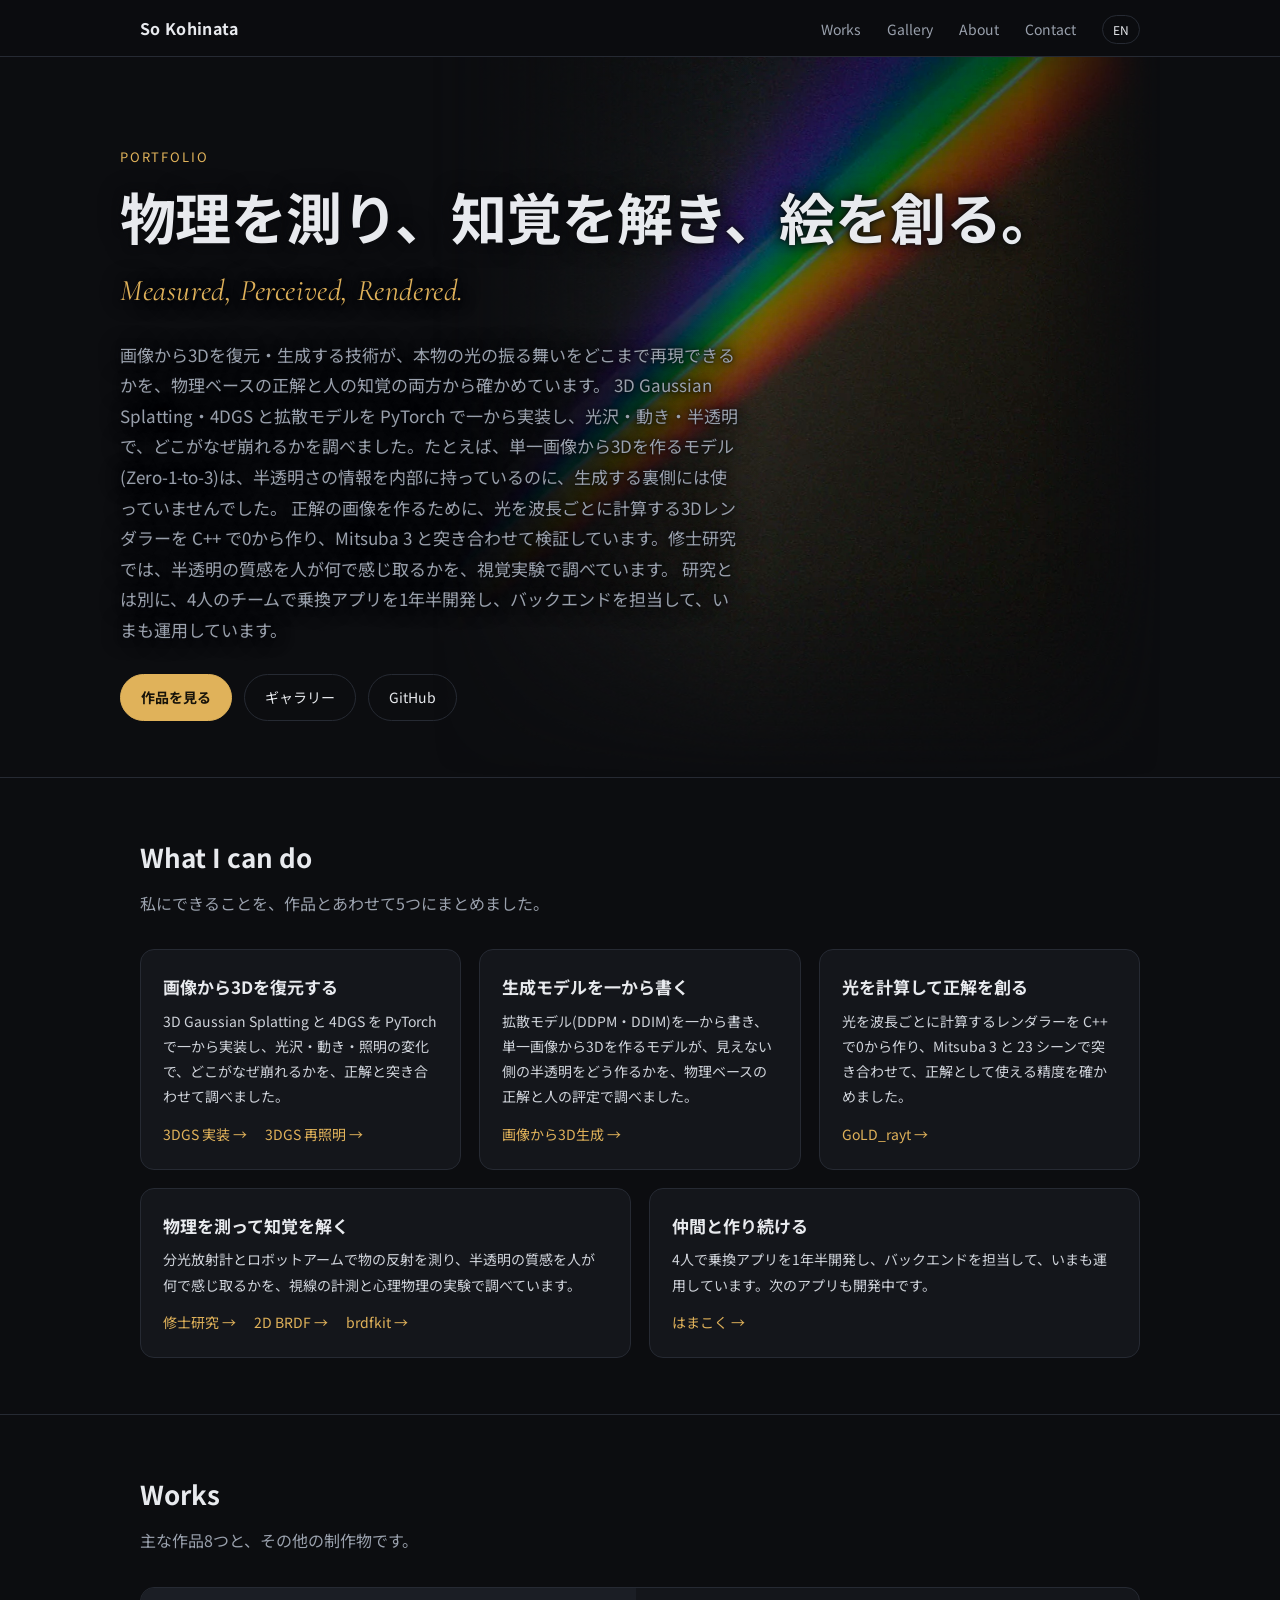
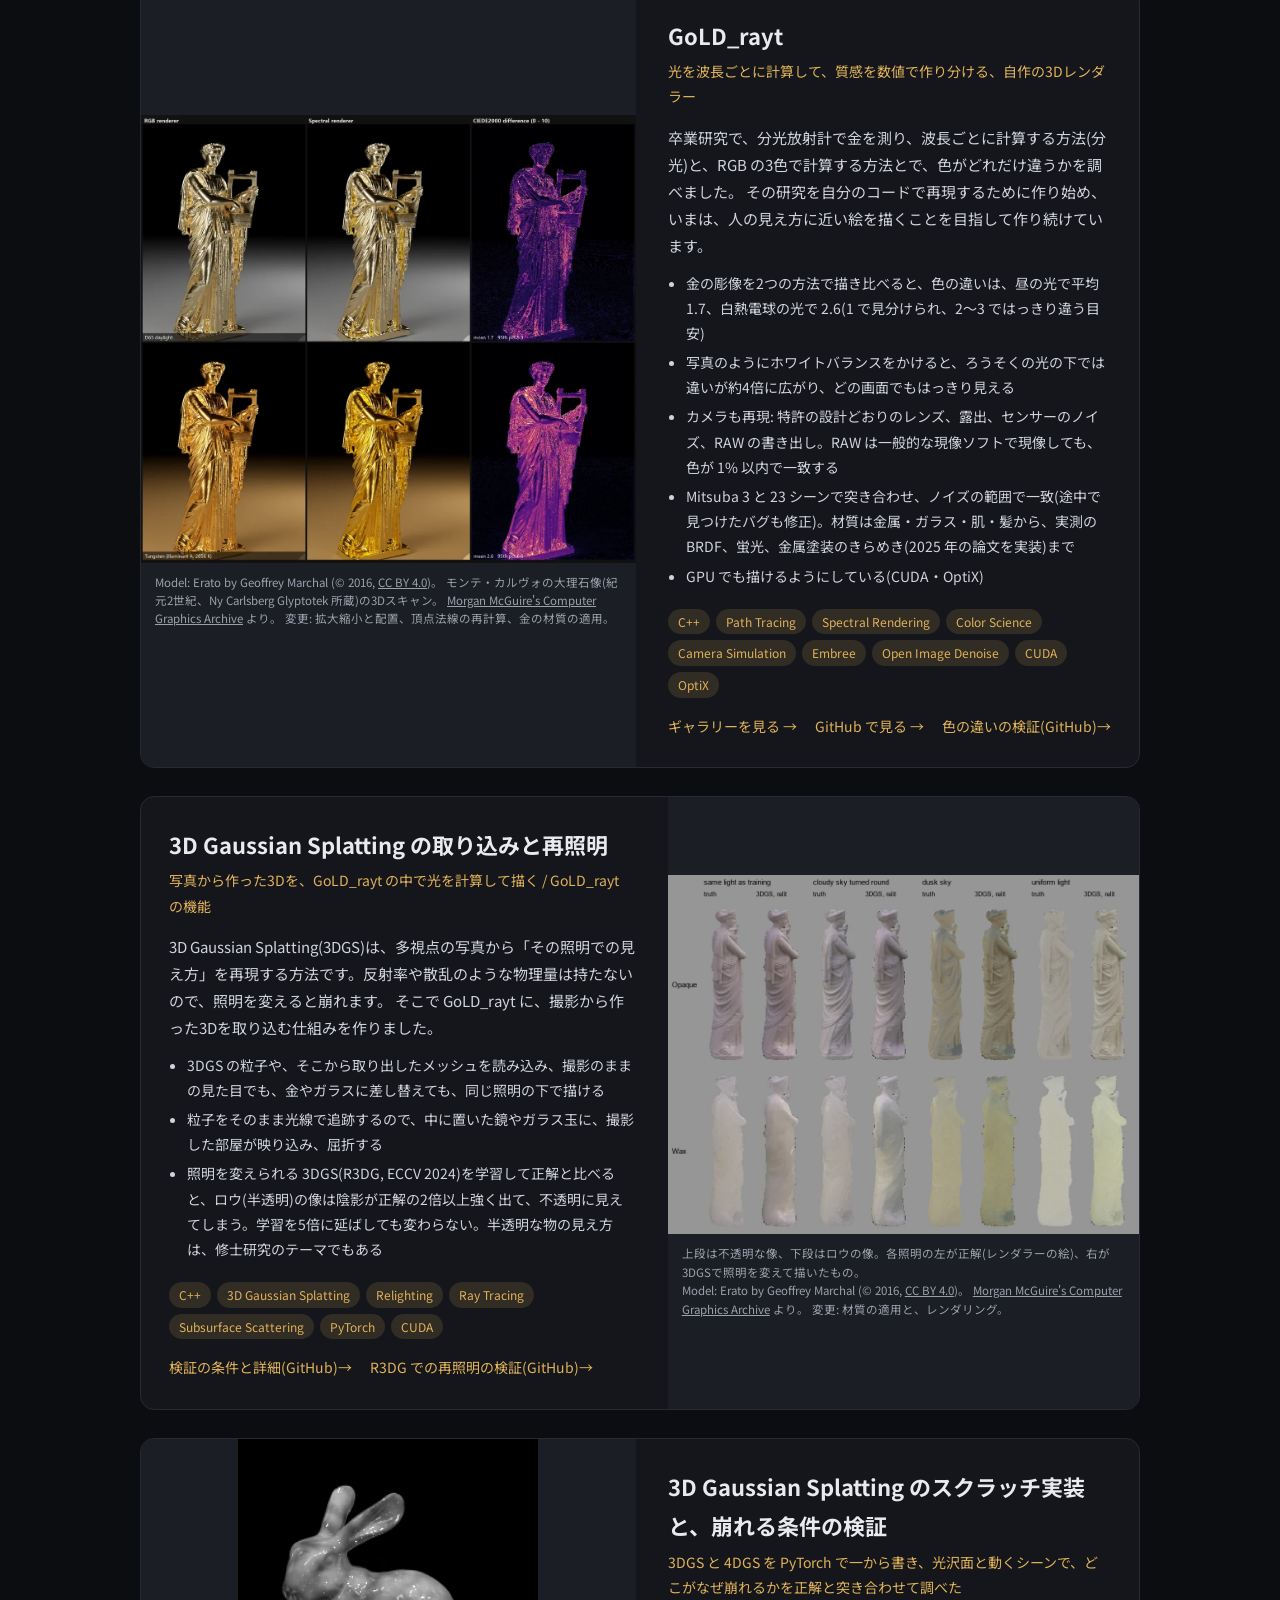
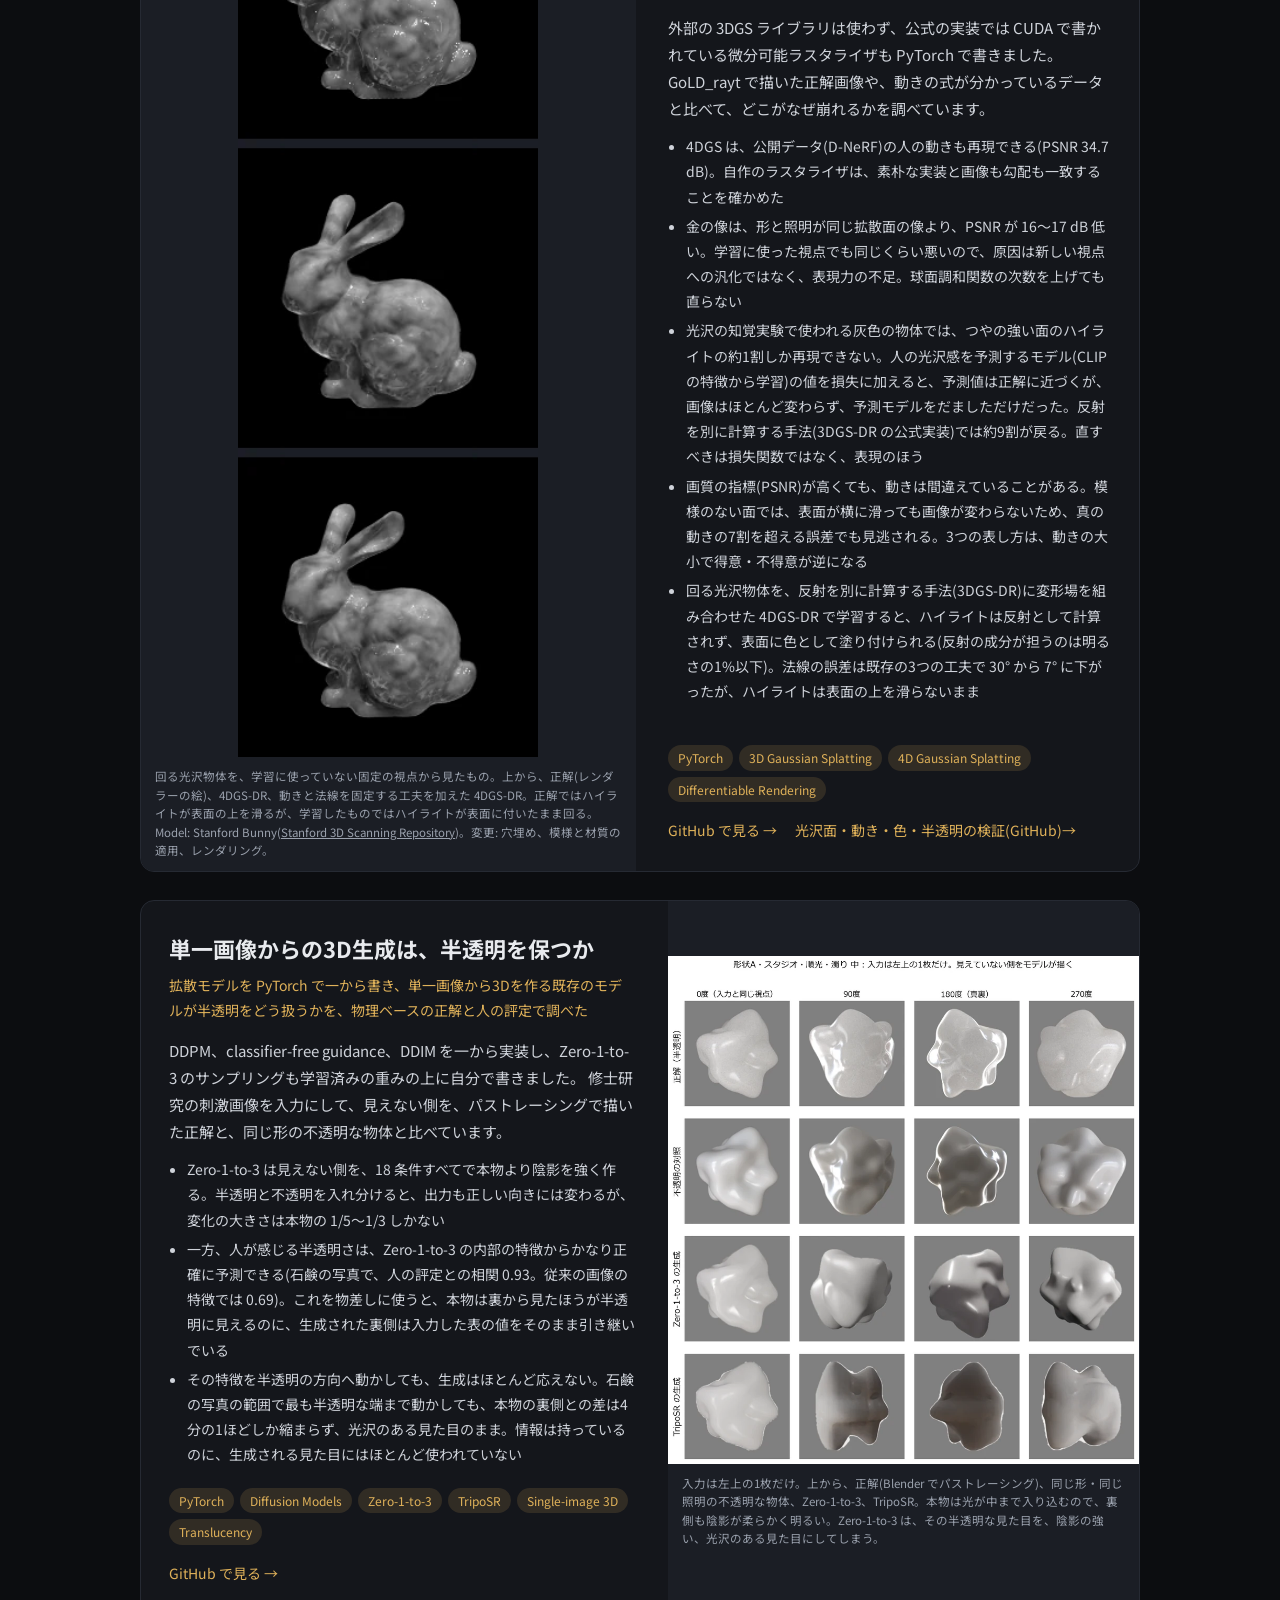
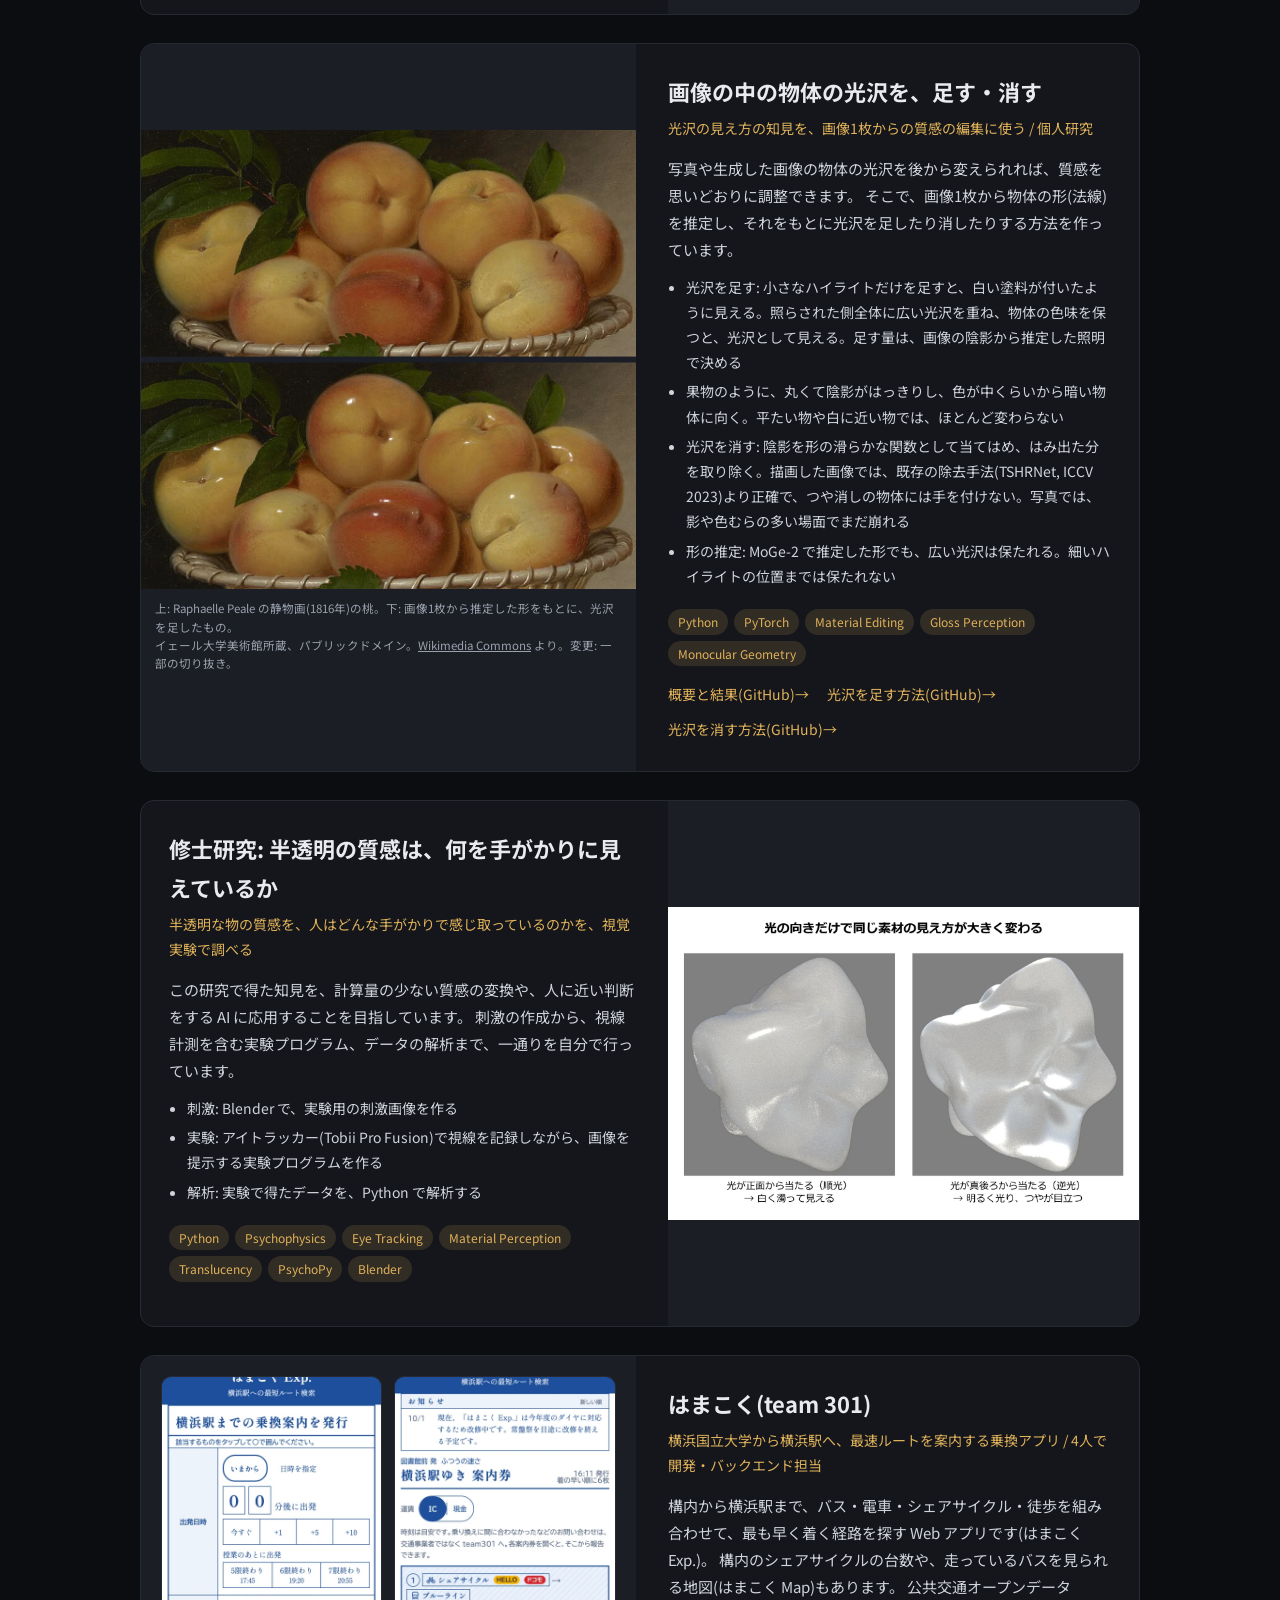
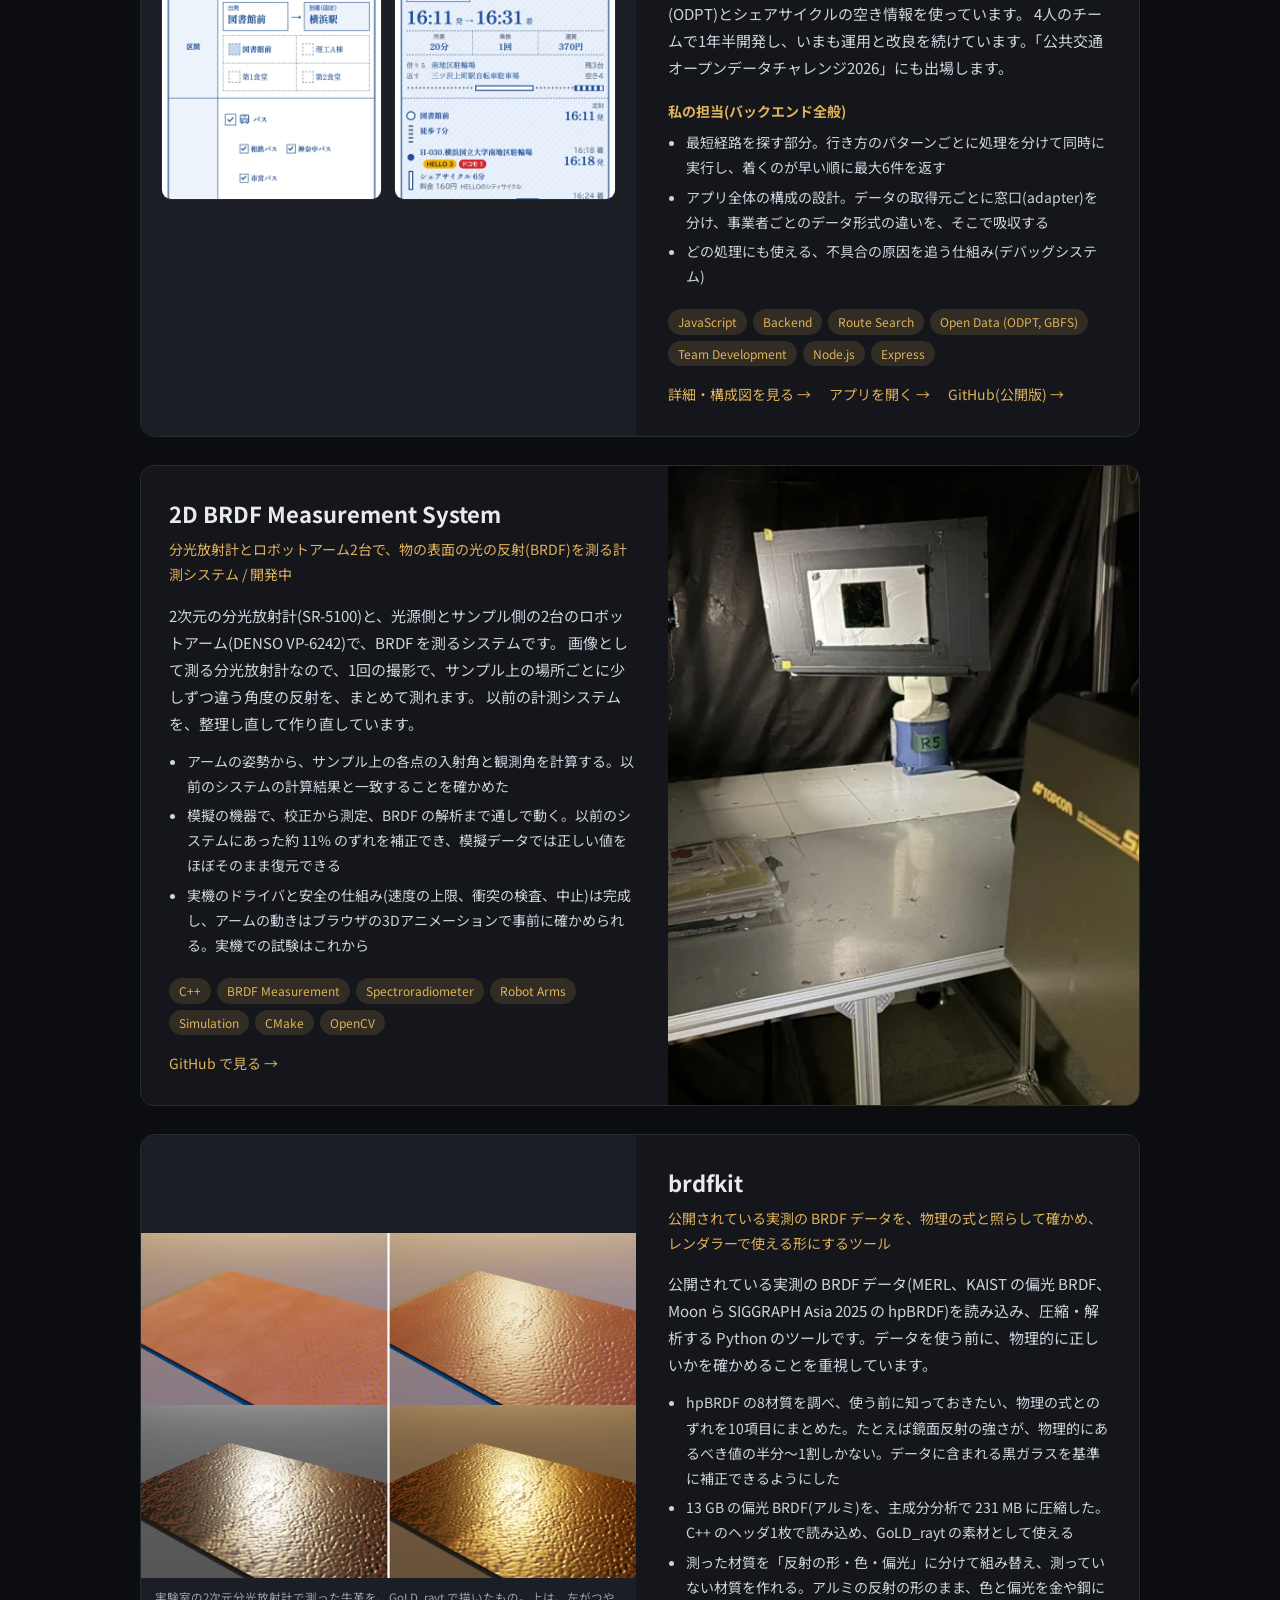
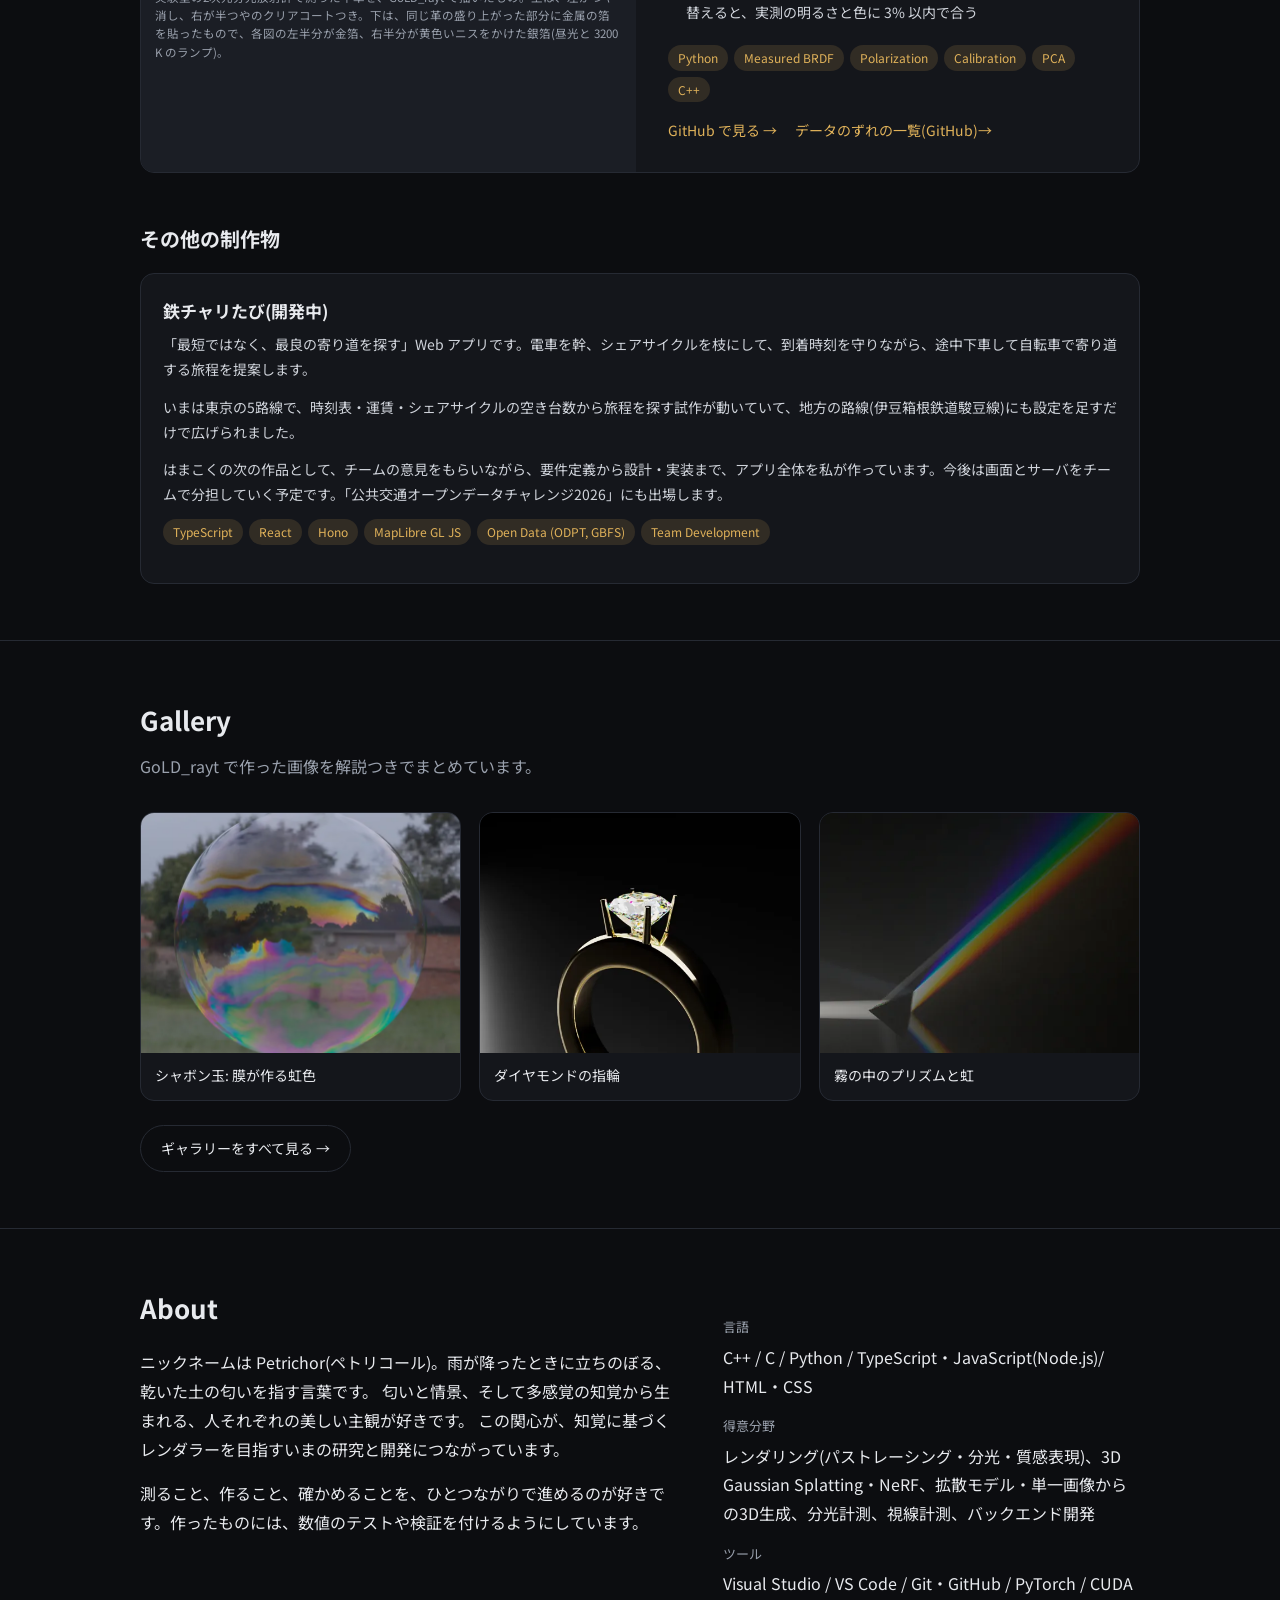
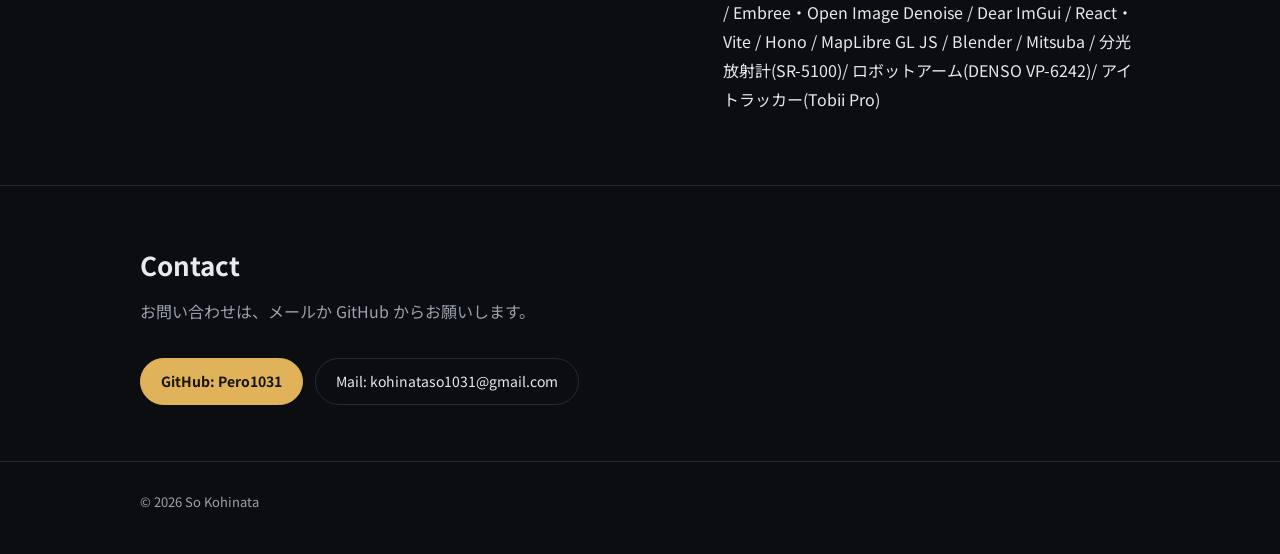
==== commit 57312a0e: "3dgs-toy card: turning glossy object animation and finding Co-Authored-By: Claude Opus 5.5 <noreply@" ====
--- a/index.html
+++ b/index.html
@@ -175,15 +175,10 @@
       <!-- 3DGS from scratch -->
       <article class="work" id="work-3dgs-toy">
         <div class="media">
-          <img class="contain" src="assets/gs-dnerf-jumpingjacks.webp" width="1000" height="750" alt="ジャンピングジャックをする人を、学習に使っていない時刻の視点から描いた図。上段が正解、中段が 4DGS の描画、下段が変形をかける前のガウシアン" loading="lazy">
-          <p class="credit">変形場の 4DGS を D-NeRF の jumpingjacks(Pumarola ら, CVPR 2021)で学習したもの。上から、正解、描画、変形をかける前のガウシアン。</p>
-          <img class="contain" src="assets/gs-gloss-test.webp" width="570" height="660" alt="金の像と、同じ色の拡散面の像を、学習に使っていない視点から描いた図。正解、3DGS、誤差(4倍に強調)を並べている" loading="lazy">
+          <img class="contain narrow" src="assets/gs-gloss-motion.webp" width="256" height="784" alt="回る光沢のあるウサギの像を、固定した視点から見た動画。上から、正解、4DGS-DR、動きと法線を固定する工夫を加えた 4DGS-DR" loading="lazy">
           <p class="credit">
-            上段は金、下段は拡散面。左から、正解(レンダラーの絵)、3DGS、誤差(4倍に強調)。<br>
-            Model: Erato by Geoffrey Marchal (© 2016,
-            <a href="https://creativecommons.org/licenses/by/4.0/" target="_blank" rel="noopener">CC BY 4.0</a>)。
-            <a href="https://casual-effects.com/data/" target="_blank" rel="noopener">Morgan McGuire's Computer Graphics Archive</a> より。
-            変更: 材質の適用と、レンダリング。
+            回る光沢物体を、学習に使っていない固定の視点から見たもの。上から、正解(レンダラーの絵)、4DGS-DR、動きと法線を固定する工夫を加えた 4DGS-DR。正解ではハイライトが表面の上を滑るが、学習したものではハイライトが表面に付いたまま回る。<br>
+            Model: Stanford Bunny(<a href="https://graphics.stanford.edu/data/3Dscanrep/" target="_blank" rel="noopener">Stanford 3D Scanning Repository</a>)。変更: 穴埋め、模様と材質の適用、レンダリング。
           </p>
         </div>
         <div class="body">
@@ -198,6 +193,7 @@
             <li>金の像は、形と照明が同じ拡散面の像より、PSNR が 16〜17 dB 低い。学習に使った視点でも同じくらい悪いので、原因は新しい視点への汎化ではなく、表現力の不足。球面調和関数の次数を上げても直らない</li>
             <li>光沢の知覚実験で使われる灰色の物体では、つやの強い面のハイライトの約1割しか再現できない。人の光沢感を予測するモデル(CLIP の特徴から学習)の値を損失に加えると、予測値は正解に近づくが、画像はほとんど変わらず、予測モデルをだましただけだった。反射を別に計算する手法(3DGS-DR の公式実装)では約9割が戻る。直すべきは損失関数ではなく、表現のほう</li>
             <li>画質の指標(PSNR)が高くても、動きは間違えていることがある。模様のない面では、表面が横に滑っても画像が変わらないため、真の動きの7割を超える誤差でも見逃される。3つの表し方は、動きの大小で得意・不得意が逆になる</li>
+            <li>回る光沢物体を、反射を別に計算する手法(3DGS-DR)に変形場を組み合わせた 4DGS-DR で学習すると、ハイライトは反射として計算されず、表面に色として塗り付けられる(反射の成分が担うのは明るさの1%以下)。法線の誤差は既存の3つの工夫で 30° から 7° に下がったが、ハイライトは表面の上を滑らないまま</li>
           </ul>
           <div class="tags"><span class="tag">PyTorch</span><span class="tag">3D Gaussian Splatting</span><span class="tag">4D Gaussian Splatting</span><span class="tag">Differentiable Rendering</span></div>
           <div class="links">
--- a/style.css
+++ b/style.css
@@ -110,6 +110,8 @@
 /* 縦に長い画像は切らずに全体を見せる(GoLD_rayt のヒーロー画像など) */
 .work .media img.contain { object-fit: contain; height: auto; align-self: center; }
 .work .media:has(img.contain) { display: flex; flex-direction: column; justify-content: center; }
+/* 縦に並べた小さい動画は引き伸ばさない */
+.work .media img.narrow { max-width: 300px; }
 .work .media .credit { margin: 0; padding: 10px 14px 12px; font-size: 11.5px; line-height: 1.6; color: var(--muted); }
 .work .media .credit a { color: var(--muted); text-decoration: underline; }
 .work .body { padding: 28px 28px 28px 0; display: flex; flex-direction: column; }
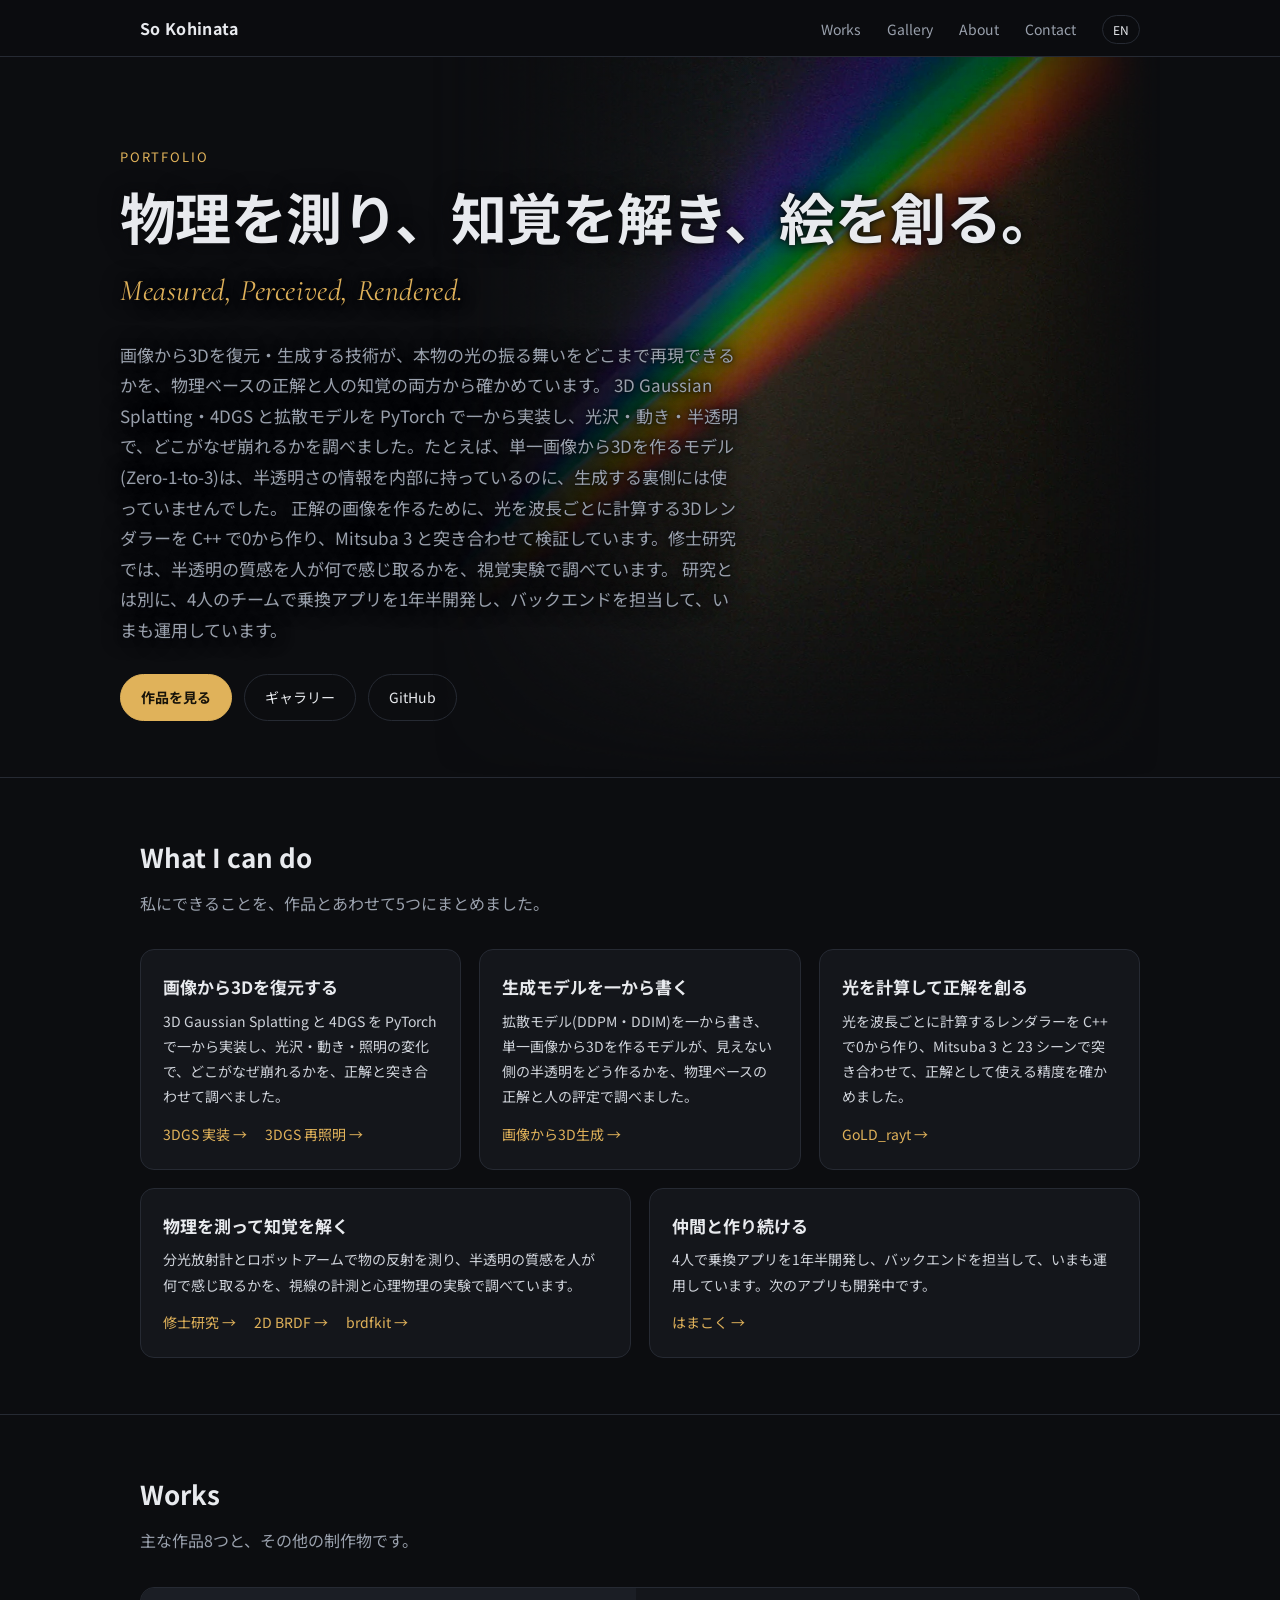
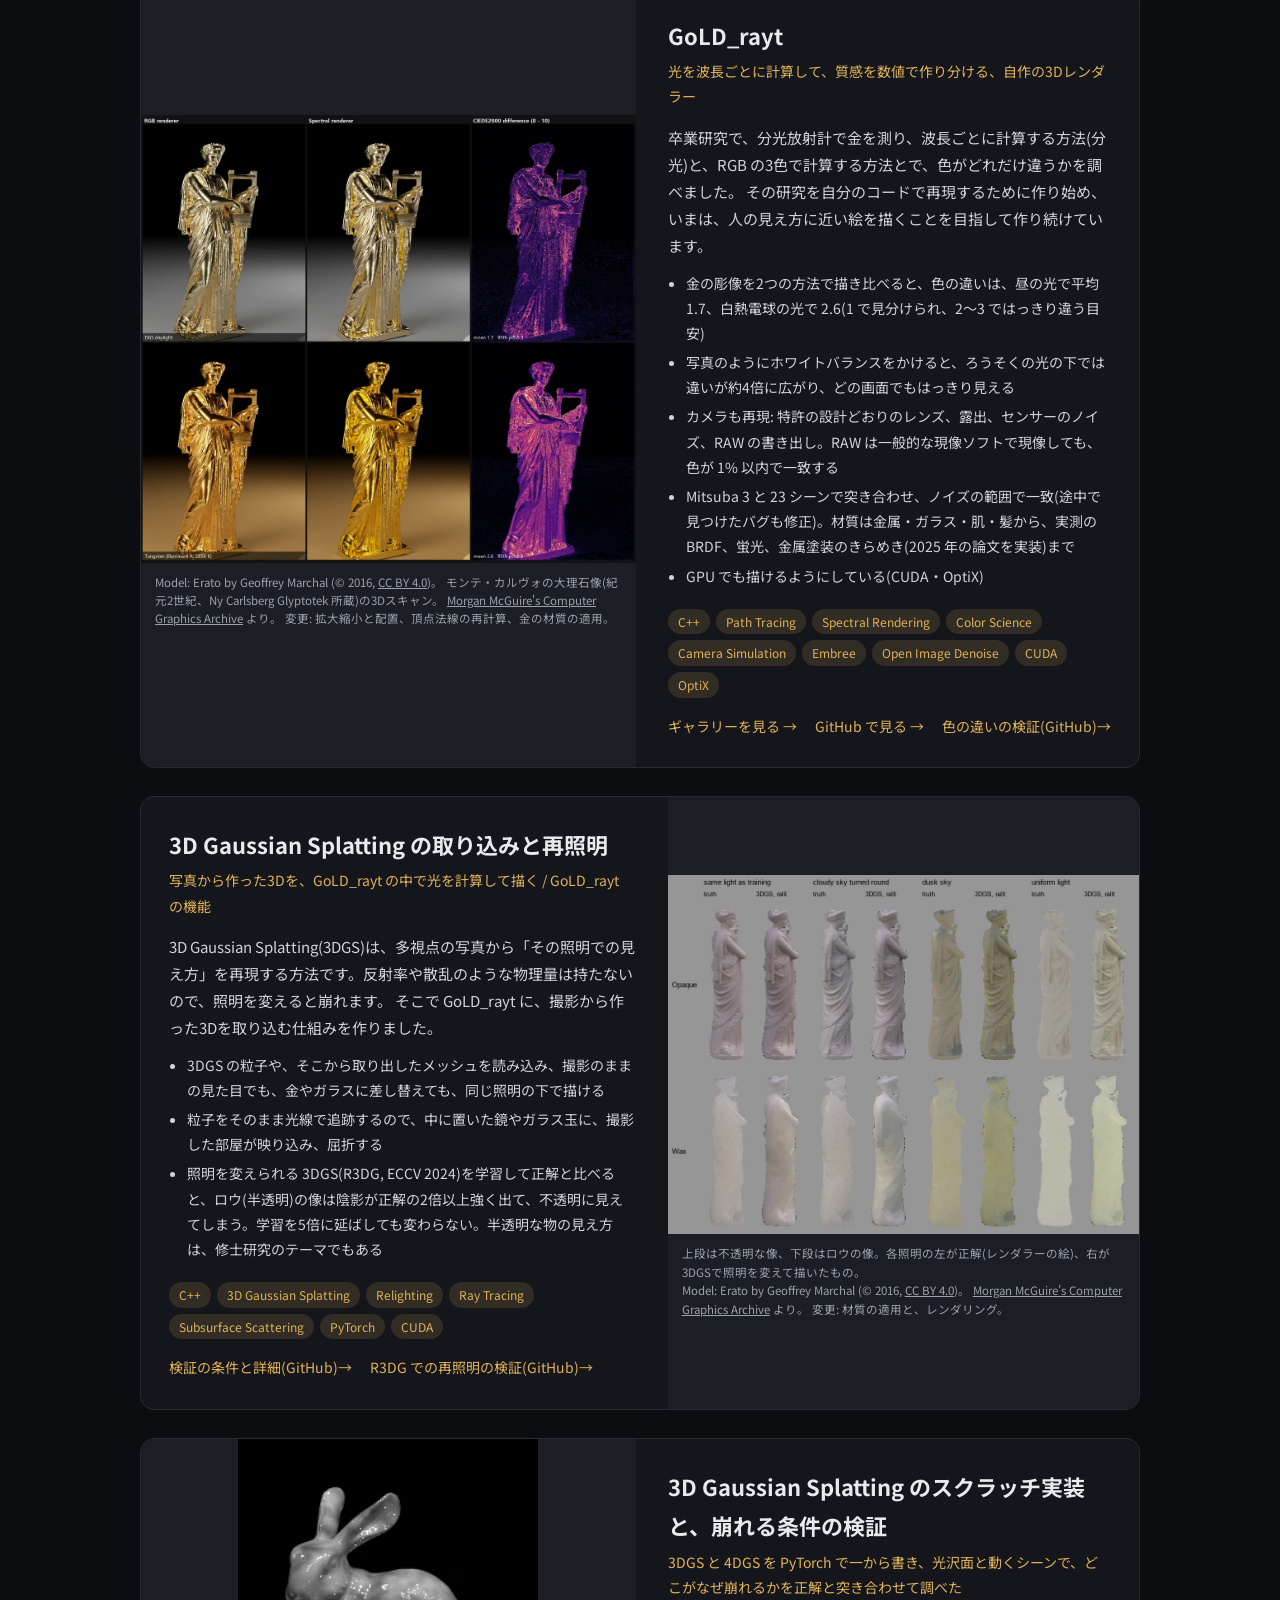
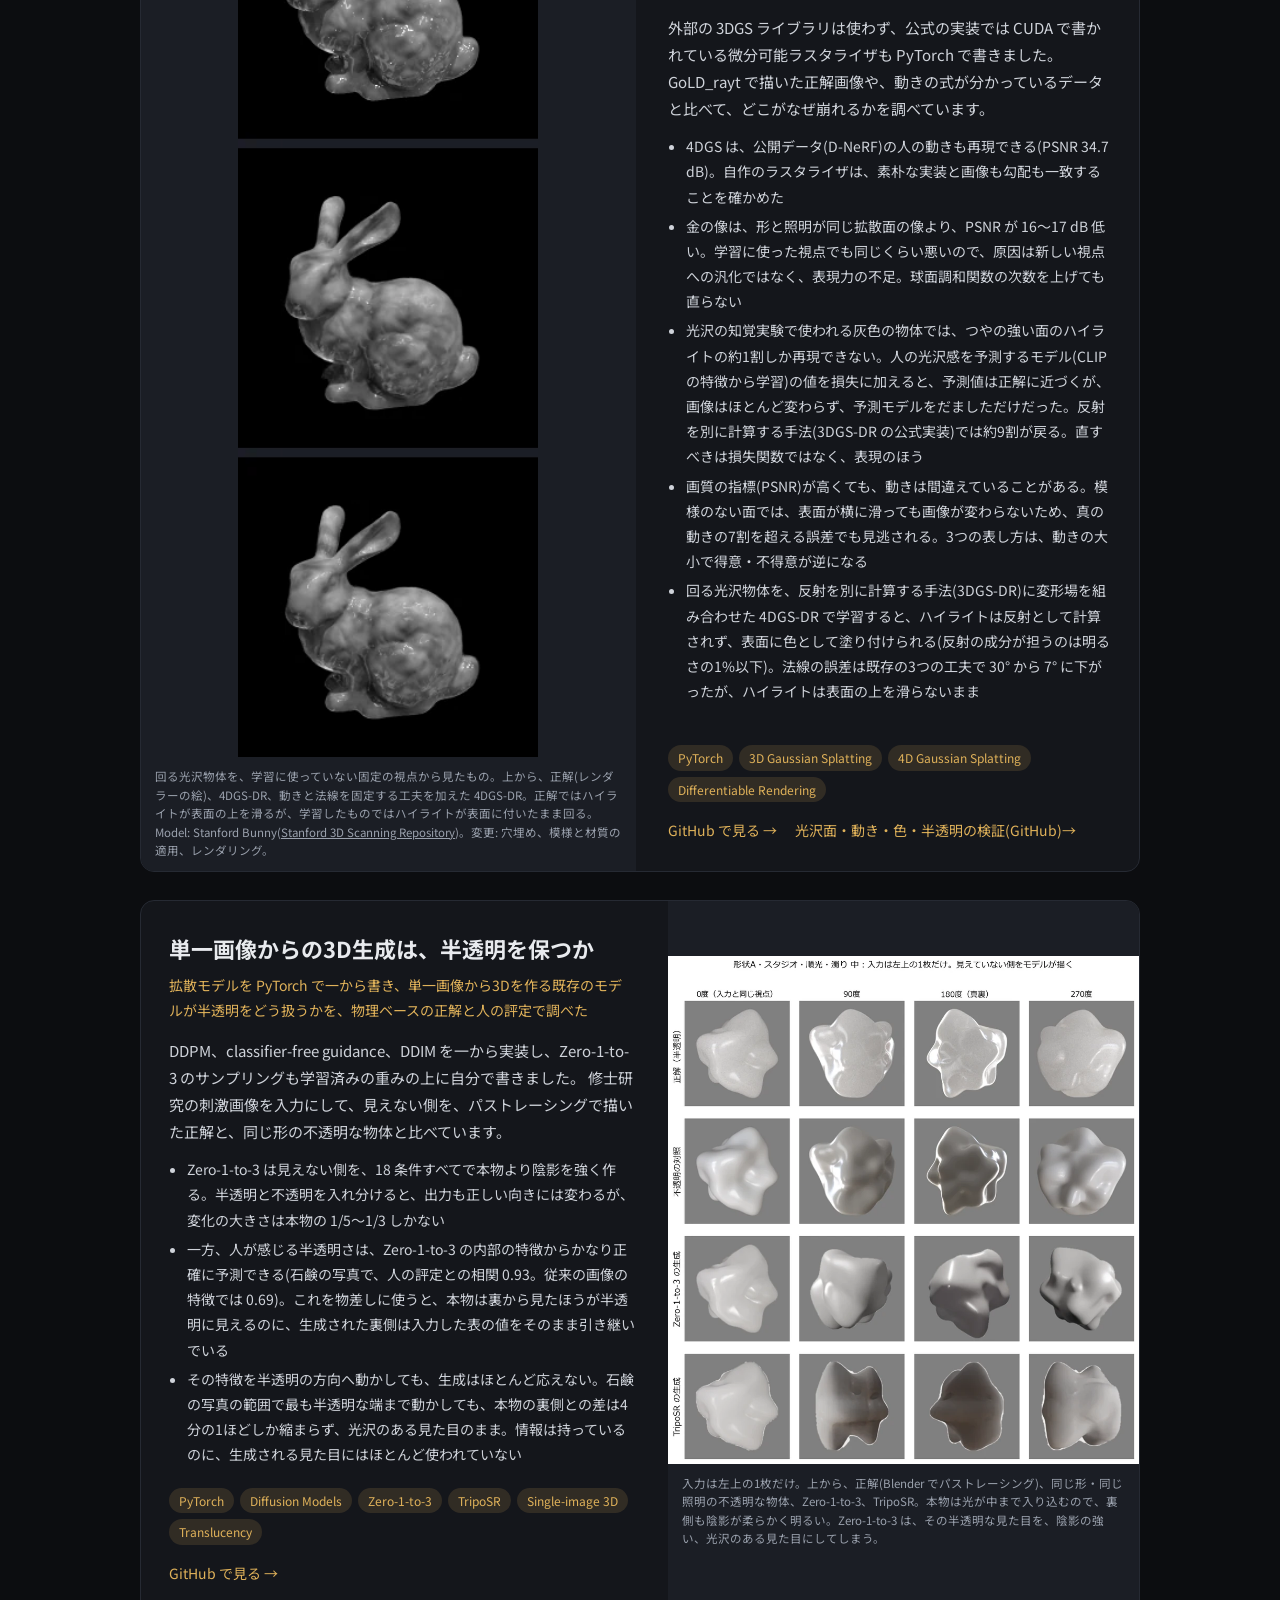
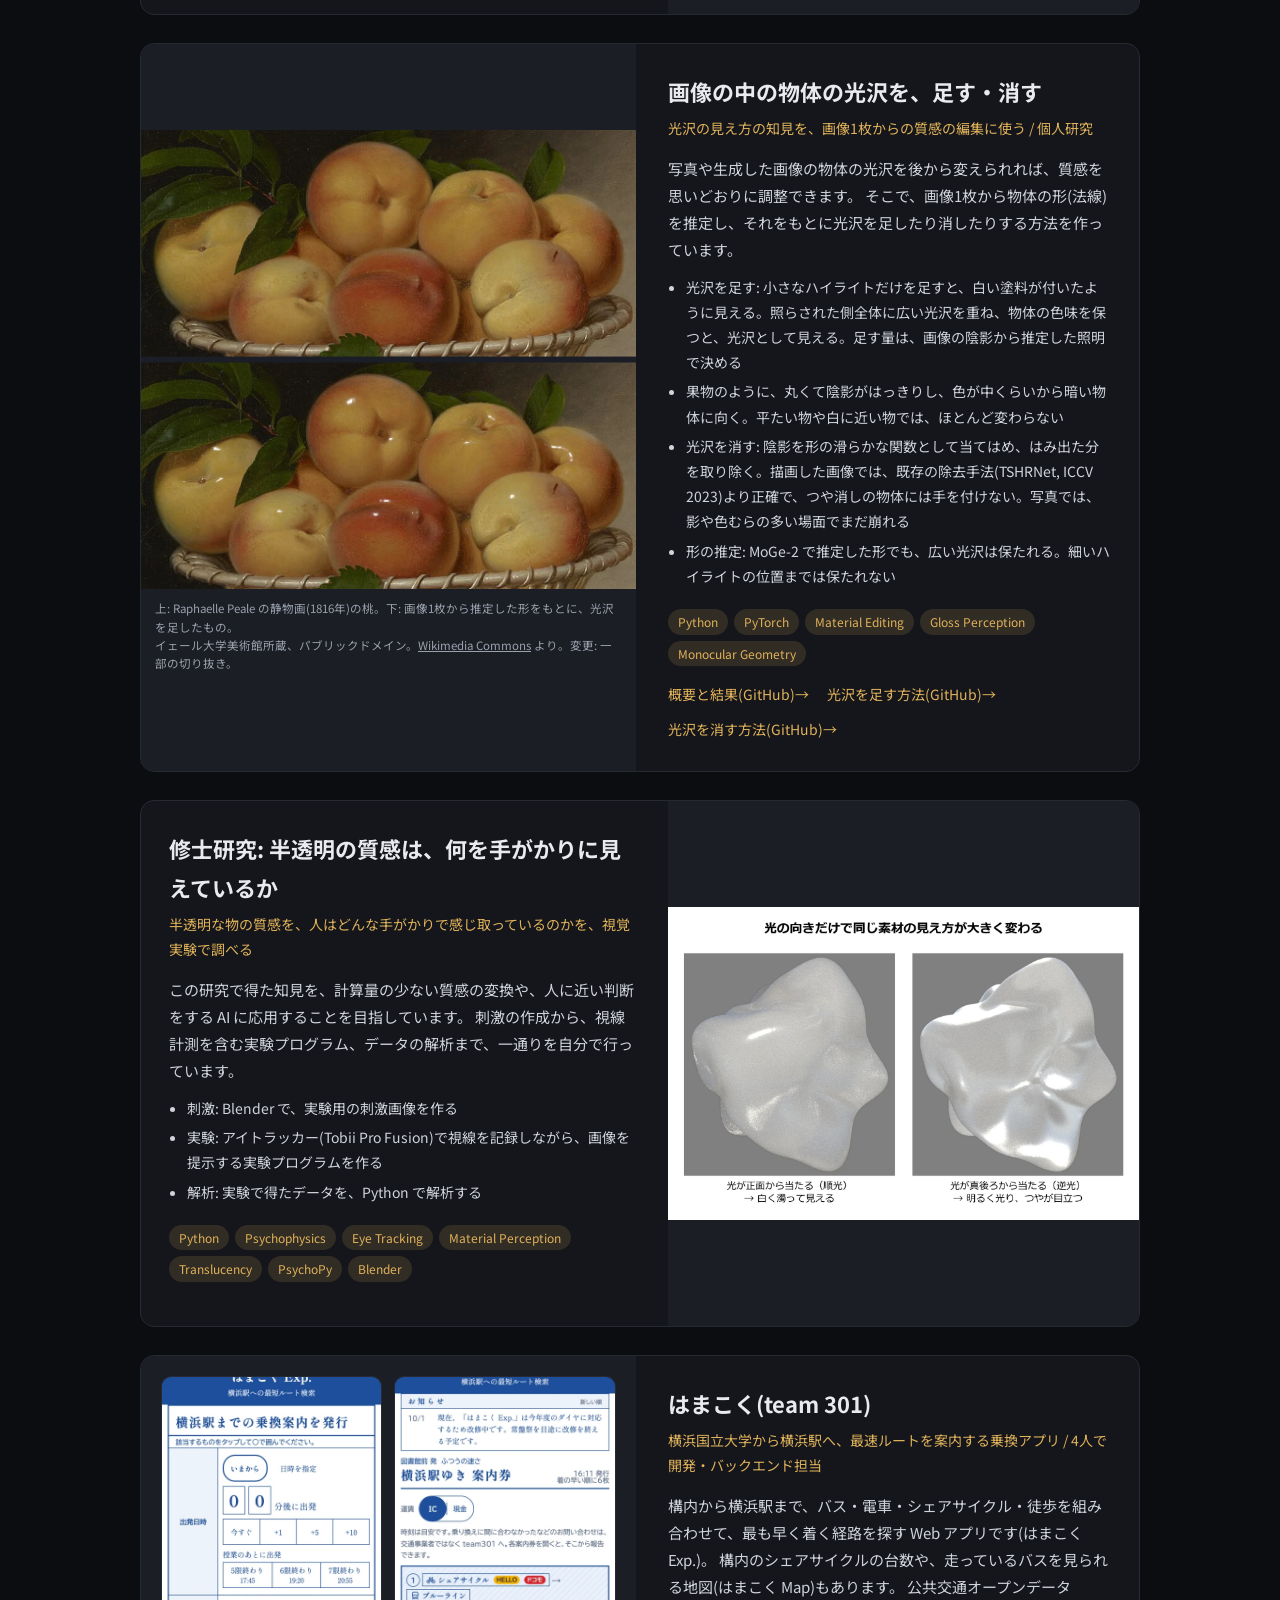
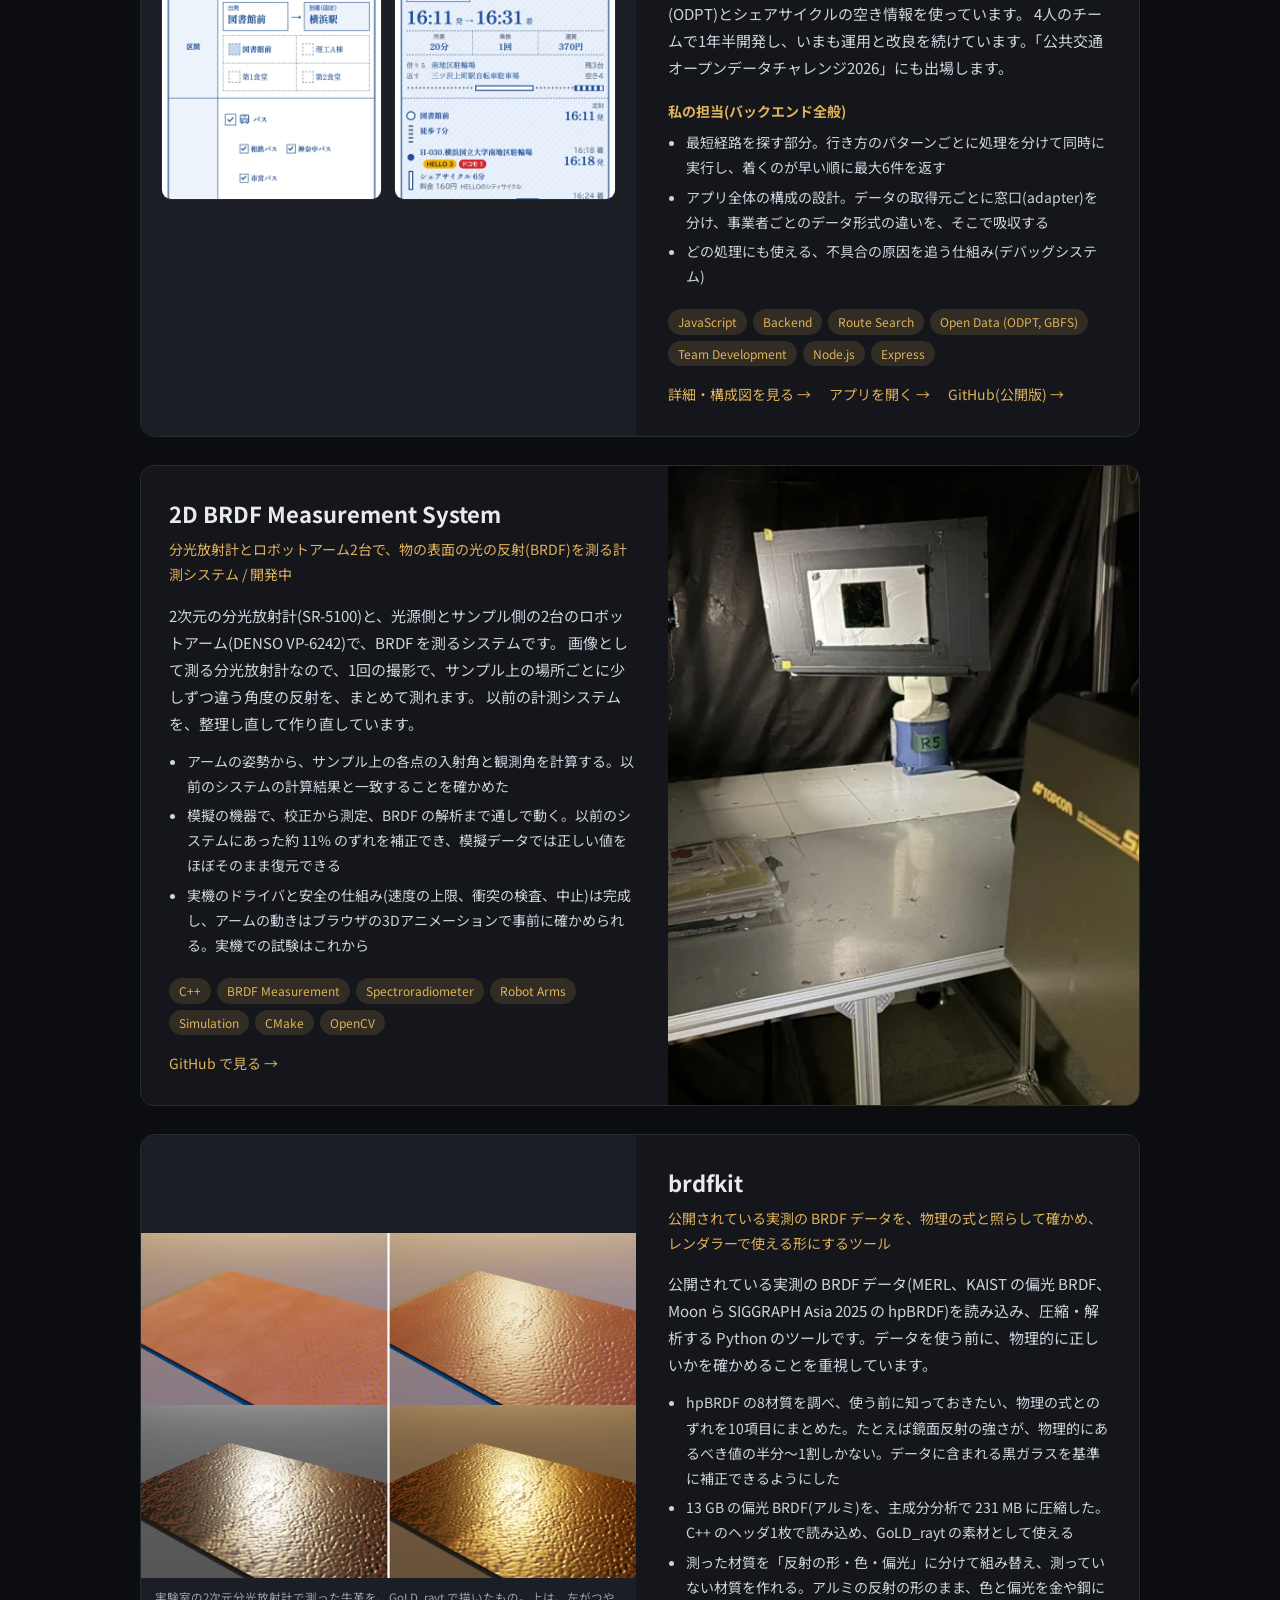
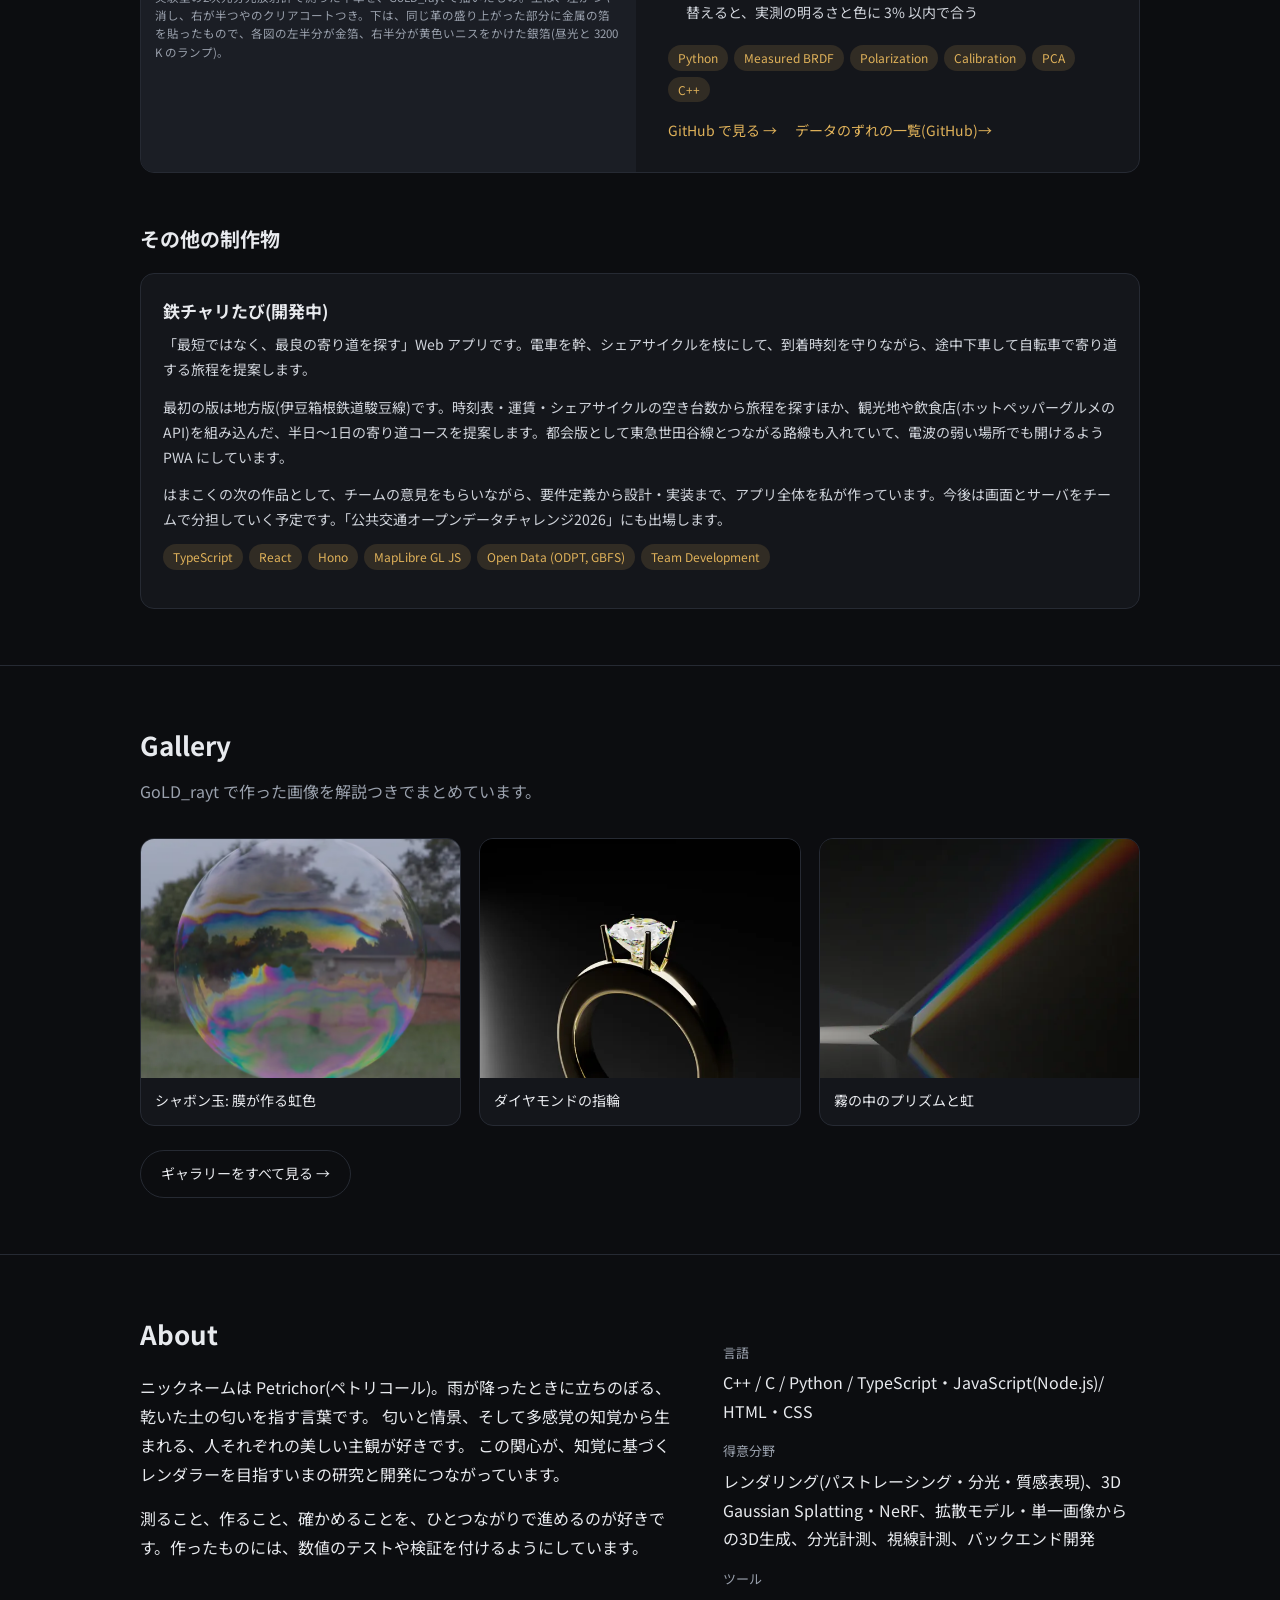
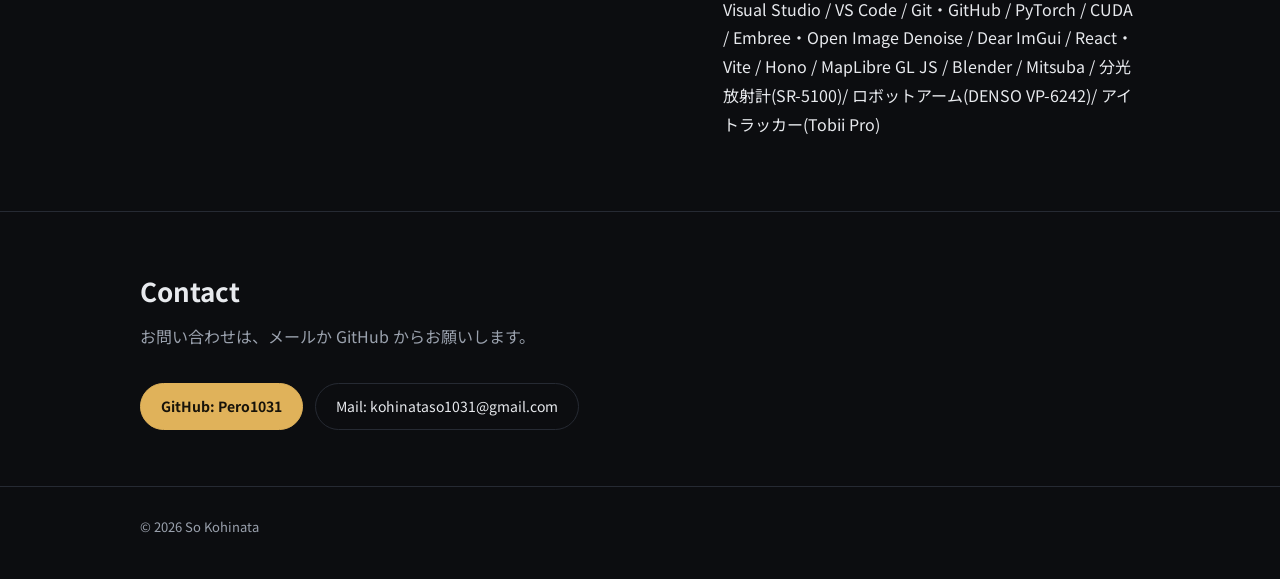
==== commit be67e140: "Update Tetsu-Chari Tabi description Co-Authored-By: Claude Opus 5.5 <noreply@anthropic.com>" ====
--- a/index.html
+++ b/index.html
@@ -367,7 +367,7 @@
         <div class="card">
           <h3>鉄チャリたび(開発中)</h3>
           <p>「最短ではなく、最良の寄り道を探す」Web アプリです。電車を幹、シェアサイクルを枝にして、到着時刻を守りながら、途中下車して自転車で寄り道する旅程を提案します。</p>
-          <p>いまは東京の5路線で、時刻表・運賃・シェアサイクルの空き台数から旅程を探す試作が動いていて、地方の路線(伊豆箱根鉄道駿豆線)にも設定を足すだけで広げられました。</p>
+          <p>最初の版は地方版(伊豆箱根鉄道駿豆線)です。時刻表・運賃・シェアサイクルの空き台数から旅程を探すほか、観光地や飲食店(ホットペッパーグルメの API)を組み込んだ、半日〜1日の寄り道コースを提案します。都会版として東急世田谷線とつながる路線も入れていて、電波の弱い場所でも開けるよう PWA にしています。</p>
           <p>はまこくの次の作品として、チームの意見をもらいながら、要件定義から設計・実装まで、アプリ全体を私が作っています。今後は画面とサーバをチームで分担していく予定です。「公共交通オープンデータチャレンジ2026」にも出場します。</p>
           <div class="tags"><span class="tag">TypeScript</span><span class="tag">React</span><span class="tag">Hono</span><span class="tag">MapLibre GL JS</span><span class="tag">Open Data (ODPT, GBFS)</span><span class="tag">Team Development</span></div>
         </div>
